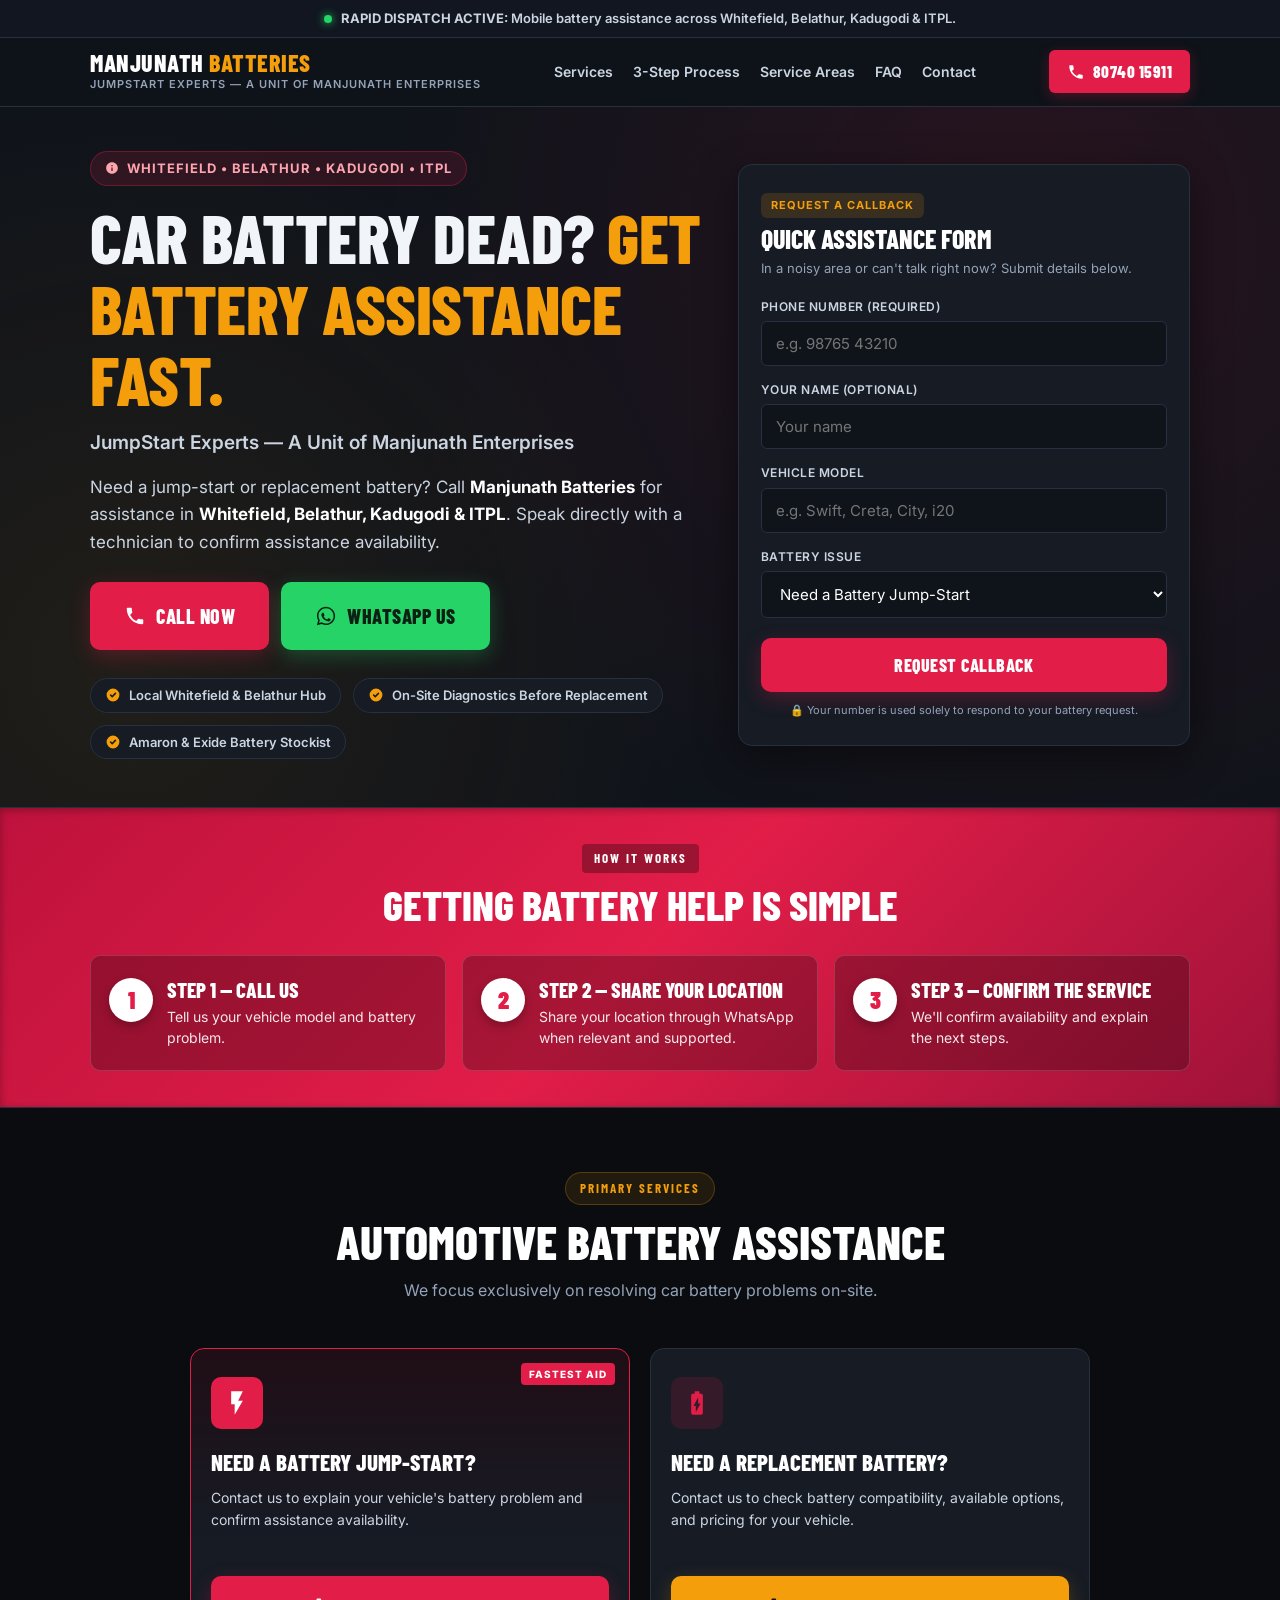
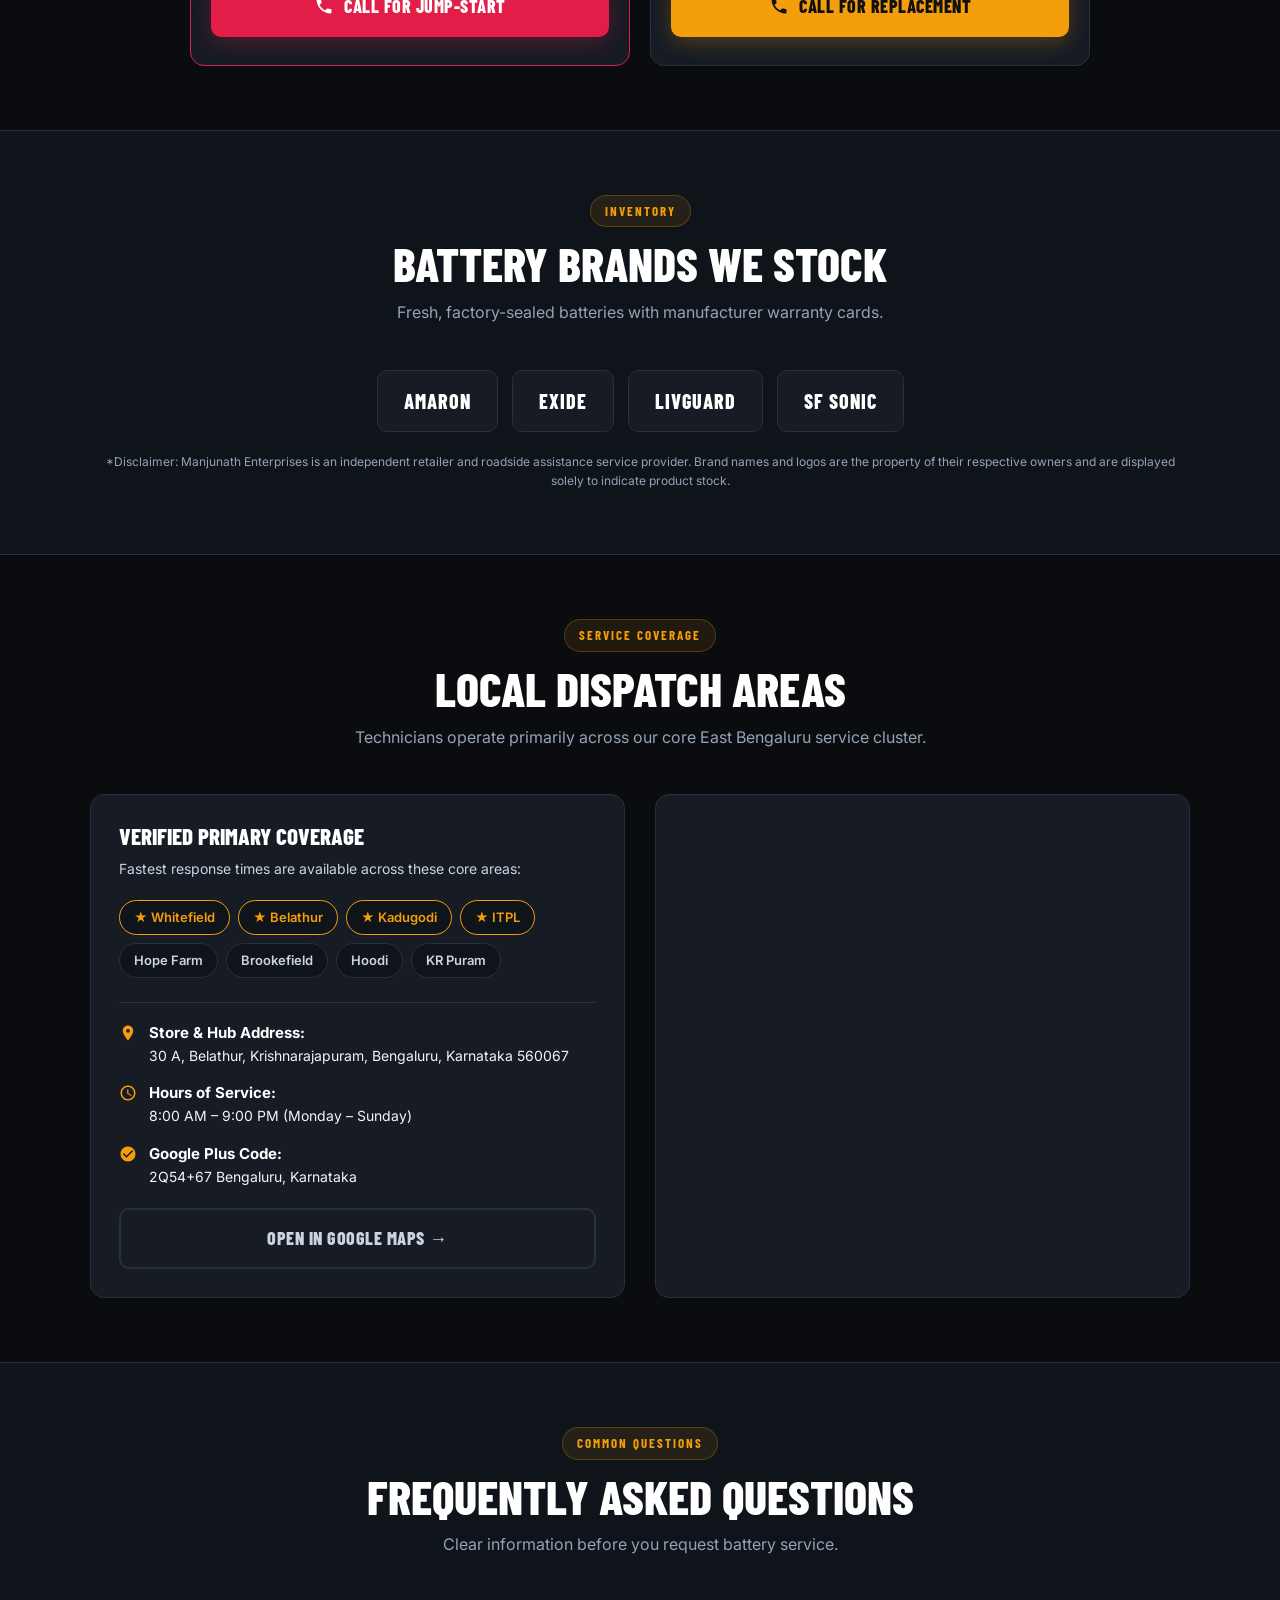
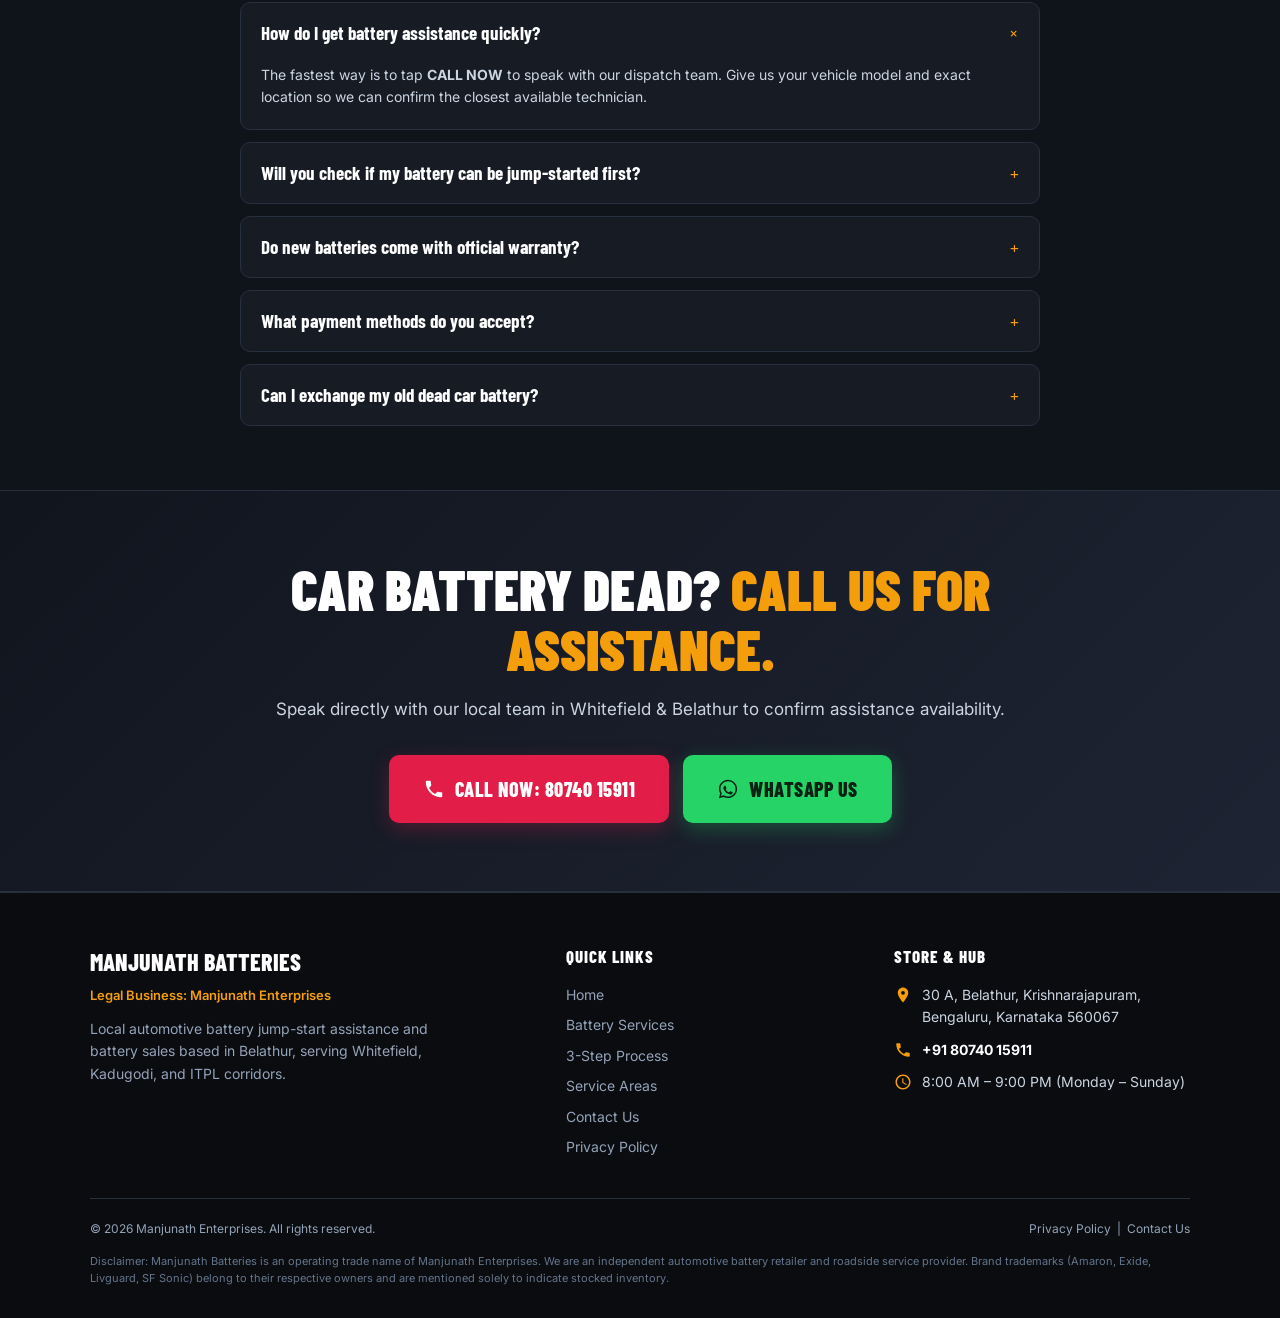
==== index.html @ 125a4564 "feat(cro): optimize landing page copy, focus on jump-start & replacement, add serverless callback AP" ====
<!DOCTYPE html>
<html lang="en-IN">
<head>
  <!-- ==========================================================================
       MANJUNATH BATTERIES (MANJUNATH ENTERPRISES) — HIGH-CONVERSION GOOGLE ADS LANDING PAGE
       ==========================================================================
       CONFIGURED DETAILS:
       - OPERATING BRAND: Manjunath Batteries / JumpStart Experts
       - LEGAL ENTITY: Manjunath Enterprises
       - DIRECT DISPATCH PHONE: +91 80740 15911 (Display: 80740 15911)
       - WHATSAPP NUMBER: +91 80740 15911 (918074015911)
       - STORE LOCATION: 30 A, Belathur, Krishnarajapuram, Bengaluru, Karnataka 560067
       - PLUS CODE: 2Q54+67 Bengaluru, Karnataka
       - CORE SERVICE AREAS: Whitefield, Belathur, Kadugodi, ITPL
       - PROPOSED PRODUCTION DOMAIN: https://manjunathabatteries.in/ (Pending domain registration)
       - CURRENT DEPLOYMENT: https://manjunathenterprises.vercel.app/
       - GTM ID: GTM-XXXXXXX (Replace with client GTM Container ID)
       - HOURS: 8:00 AM – 9:00 PM (Monday – Sunday)
       ========================================================================== -->

  <!-- Google Tag Manager -->
  <script>
    window.dataLayer = window.dataLayer || [];
    (function(w,d,s,l,i){w[l]=w[l]||[];w[l].push({'gtm.start':
    new Date().getTime(),event:'gtm.js'});var f=d.getElementsByTagName(s)[0],
    j=d.createElement(s),dl=l!='dataLayer'?'&l='+l:'';j.async=true;j.src=
    'https://www.googletagmanager.com/gtm.js?id='+i+dl;f.parentNode.insertBefore(j,f);
    })(window,document,'script','dataLayer','GTM-XXXXXXX');
  </script>
  <!-- End Google Tag Manager -->

  <meta charset="UTF-8">
  <meta name="viewport" content="width=device-width, initial-scale=1.0, viewport-fit=cover">
  <title>Car Battery Dead? Jump-Start & Replacement Assistance | Manjunath Batteries</title>
  <meta name="description" content="Car battery dead? Get battery assistance fast. Need a jump-start or replacement battery? Call Manjunath Batteries for assistance in Whitefield, Belathur, Kadugodi & ITPL. Call 80740 15911.">
  <link rel="canonical" href="https://manjunathabatteries.in/">
  <meta name="theme-color" content="#0f131a">

  <!-- Open Graph / Meta -->
  <meta property="og:type" content="website">
  <meta property="og:title" content="Car Battery Dead? Get Battery Assistance Fast | Manjunath Batteries">
  <meta property="og:description" content="Need a jump-start or replacement battery? Call Manjunath Batteries for assistance in Whitefield, Belathur, Kadugodi & ITPL.">
  <meta property="og:url" content="https://manjunathabatteries.in/">
  <meta name="geo.region" content="IN-KA">
  <meta name="geo.placename" content="Belathur, Whitefield, Bengaluru">
  <meta name="geo.position" content="13.0051;77.7554">
  <meta name="ICBM" content="13.0051, 77.7554">

  <!-- Typography -->
  <link rel="preconnect" href="https://fonts.googleapis.com">
  <link rel="preconnect" href="https://fonts.gstatic.com" crossorigin>
  <link href="https://fonts.googleapis.com/css2?family=Barlow+Condensed:wght@700;800;900&family=Inter:wght@400;500;600;700&display=swap" rel="stylesheet">

  <!-- Stylesheet -->
  <link rel="stylesheet" href="css/styles.css">

  <!-- Schema.org JSON-LD LocalBusiness & AutoRepair -->
  <script type="application/ld+json">
  {
    "@context": "https://schema.org",
    "@type": "AutoRepair",
    "name": "Manjunath Batteries",
    "legalName": "Manjunath Enterprises",
    "alternateName": "JumpStart Experts",
    "url": "https://manjunathabatteries.in/",
    "telephone": "+918074015911",
    "priceRange": "₹₹",
    "description": "Emergency car battery jump-start and battery replacement service in Whitefield, Belathur, Kadugodi & ITPL.",
    "address": {
      "@type": "PostalAddress",
      "streetAddress": "30 A, Belathur, Krishnarajapuram",
      "addressLocality": "Bengaluru",
      "addressRegion": "Karnataka",
      "postalCode": "560067",
      "addressCountry": "IN"
    },
    "geo": {
      "@type": "GeoCoordinates",
      "latitude": 13.0051,
      "longitude": 77.7554
    },
    "openingHoursSpecification": [
      {
        "@type": "OpeningHoursSpecification",
        "dayOfWeek": ["Monday","Tuesday","Wednesday","Thursday","Friday","Saturday","Sunday"],
        "opens": "08:00",
        "closes": "21:00"
      }
    ],
    "areaServed": [
      { "@type": "Place", "name": "Whitefield" },
      { "@type": "Place", "name": "Belathur" },
      { "@type": "Place", "name": "Kadugodi" },
      { "@type": "Place", "name": "ITPL" }
    ],
    "hasOfferCatalog": {
      "@type": "OfferCatalog",
      "name": "Automotive Battery Assistance",
      "itemListElement": [
        {
          "@type": "Offer",
          "itemOffered": {
            "@type": "Service",
            "name": "Vehicle Battery Jump-Start Assistance",
            "description": "On-site battery jump-start service for cars and passenger vehicles."
          }
        },
        {
          "@type": "Offer",
          "itemOffered": {
            "@type": "Service",
            "name": "Vehicle Battery Replacement Assistance",
            "description": "On-site battery replacement with genuine compatible battery options."
          }
        }
      ]
    }
  }
  </script>
</head>

<body>
  <!-- Google Tag Manager (noscript) -->
  <noscript>
    <iframe src="https://www.googletagmanager.com/ns.html?id=GTM-XXXXXXX"
      height="0" width="0" style="display:none;visibility:hidden" title="GTM"></iframe>
  </noscript>
  <!-- End Google Tag Manager (noscript) -->

  <!-- Top Announcement Bar -->
  <aside class="top-notice-bar" aria-label="Dispatch status">
    <div class="container">
      <span class="pulse-dot"></span>
      <strong>RAPID DISPATCH ACTIVE:</strong> Mobile battery assistance across Whitefield, Belathur, Kadugodi & ITPL.
    </div>
  </aside>

  <!-- Header -->
  <header class="site-header">
    <div class="container header-container">
      <a href="index.html" class="brand-wrapper" aria-label="Manjunath Batteries — Home">
        <span class="brand-title">MANJUNATH <span>BATTERIES</span></span>
        <span class="brand-subtitle">JumpStart Experts — A Unit of Manjunath Enterprises</span>
      </a>

      <nav class="header-nav" aria-label="Main Navigation">
        <a href="#services" class="nav-link">Services</a>
        <a href="#process" class="nav-link">3-Step Process</a>
        <a href="#areas" class="nav-link">Service Areas</a>
        <a href="#faq" class="nav-link">FAQ</a>
        <a href="contact-us.html" class="nav-link">Contact</a>
      </nav>

      <div class="header-actions">
        <a href="tel:+918074015911" 
           class="header-phone-btn" 
           data-track="call_click" 
           data-cta-location="header" 
           data-cta-type="phone" 
           aria-label="Call 80740 15911">
          <svg width="18" height="18" viewBox="0 0 24 24" fill="currentColor" aria-hidden="true">
            <path d="M6.62 10.79a15.053 15.053 0 006.59 6.59l2.2-2.2c.27-.27.67-.36 1.02-.24 1.12.37 2.33.57 3.57.57.55 0 1 .45 1 1V20c0 .55-.45 1-1 1-9.39 0-17-7.61-17-17 0-.55.45-1 1-1h3.5c.55 0 1 .45 1 1 0 1.25.2 2.45.57 3.57.11.35.03.74-.25 1.02l-2.2 2.2z"/>
          </svg>
          <span>80740 15911</span>
        </a>
      </div>
    </div>
  </header>

  <main>
    <!-- 1. HERO SECTION (Conversion Priority 1) -->
    <section class="hero-section" aria-labelledby="hero-heading">
      <div class="container">
        <div class="hero-grid">
          <div class="hero-content">
            <div class="hero-pill">
              <svg width="14" height="14" viewBox="0 0 24 24" fill="currentColor" aria-hidden="true">
                <path d="M12 2C6.48 2 2 6.48 2 12s4.48 10 10 10 10-4.48 10-10S17.52 2 12 2zm1 15h-2v-6h2v6zm0-8h-2V7h2v2z"/>
              </svg>
              <span>Whitefield • Belathur • Kadugodi • ITPL</span>
            </div>

            <!-- Proposed copy: Headline -->
            <h1 id="hero-heading" class="hero-title">
              Car Battery Dead? <span>Get Battery Assistance Fast.</span>
            </h1>

            <div class="hero-legal-subtitle">
              JumpStart Experts — A Unit of Manjunath Enterprises
            </div>

            <!-- Proposed copy: Supporting text -->
            <p class="hero-value-prop">
              Need a jump-start or replacement battery? Call <strong>Manjunath Batteries</strong> for assistance in <strong>Whitefield, Belathur, Kadugodi & ITPL</strong>. Speak directly with a technician to confirm assistance availability.
            </p>

            <!-- Conversion Action Row: Call Now as Primary, WhatsApp as Secondary -->
            <div class="hero-cta-group">
              <a href="tel:+918074015911" 
                 class="btn btn-lg btn-call" 
                 data-track="call_click" 
                 data-cta-location="hero_primary" 
                 data-cta-type="phone" 
                 aria-label="Call Now at 80740 15911">
                <svg width="22" height="22" viewBox="0 0 24 24" fill="currentColor" aria-hidden="true">
                  <path d="M6.62 10.79a15.053 15.053 0 006.59 6.59l2.2-2.2c.27-.27.67-.36 1.02-.24 1.12.37 2.33.57 3.57.57.55 0 1 .45 1 1V20c0 .55-.45 1-1 1-9.39 0-17-7.61-17-17 0-.55.45-1 1-1h3.5c.55 0 1 .45 1 1 0 1.25.2 2.45.57 3.57.11.35.03.74-.25 1.02l-2.2 2.2z"/>
                </svg>
                <span>CALL NOW</span>
              </a>

              <a href="https://wa.me/918074015911?text=Hi%20Manjunath%20Batteries%2C%20my%20car%20battery%20is%20dead.%20I%20am%20sharing%20my%20location%20for%20assistance." 
                 target="_blank" 
                 rel="noopener noreferrer" 
                 class="btn btn-lg btn-whatsapp" 
                 data-track="whatsapp_click" 
                 data-cta-location="hero_whatsapp" 
                 data-cta-type="whatsapp" 
                 aria-label="WhatsApp Us">
                <svg width="22" height="22" viewBox="0 0 24 24" fill="currentColor" aria-hidden="true">
                  <path d="M12.04 2c-5.46 0-9.91 4.45-9.91 9.91 0 1.75.46 3.45 1.32 4.95L2.05 22l5.25-1.38c1.45.79 3.08 1.21 4.74 1.21 5.46 0 9.91-4.45 9.91-9.91 0-2.65-1.03-5.14-2.9-7.01A9.816 9.816 0 0012.04 2m.01 1.67c2.2 0 4.26.86 5.82 2.42a8.225 8.225 0 012.41 5.83c0 4.54-3.7 8.24-8.24 8.24-1.48 0-2.93-.4-4.2-1.15l-.3-.18-3.12.82.83-3.04-.2-.31a8.196 8.196 0 01-1.26-4.38c0-4.54 3.7-8.24 8.24-8.24m4.52 11.59c-.25-.13-1.47-.72-1.7-.81-.23-.08-.39-.13-.56.13-.17.25-.64.81-.79.97-.14.17-.29.19-.54.06-.25-.13-1.05-.39-2-1.24-.74-.66-1.24-1.47-1.38-1.72-.15-.25-.02-.38.11-.51.11-.11.25-.29.37-.44.13-.15.17-.25.25-.42.08-.17.04-.31-.02-.44-.06-.13-.56-1.36-.77-1.86-.2-.49-.41-.42-.56-.43h-.48c-.16 0-.44.06-.66.31-.23.25-.87.85-.87 2.08s.89 2.41 1.01 2.58c.13.17 1.75 2.67 4.24 3.75.59.26 1.05.41 1.41.53.59.19 1.13.16 1.56.1.48-.07 1.47-.6 1.67-1.18.21-.58.21-1.07.15-1.18-.06-.11-.22-.17-.47-.3z"/>
                </svg>
                <span>WHATSAPP US</span>
              </a>
            </div>

            <!-- Trust Highlights (Factual & Verifiable) -->
            <div class="hero-trust-badges">
              <div class="trust-badge-item">
                <svg viewBox="0 0 20 20" fill="currentColor"><path fill-rule="evenodd" d="M10 18a8 8 0 100-16 8 8 0 000 16zm3.707-9.293a1 1 0 00-1.414-1.414L9 10.586 7.707 9.293a1 1 0 00-1.414 1.414l2 2a1 1 0 001.414 0l4-4z" clip-rule="evenodd"/></svg>
                <span>Local Whitefield & Belathur Hub</span>
              </div>
              <div class="trust-badge-item">
                <svg viewBox="0 0 20 20" fill="currentColor"><path fill-rule="evenodd" d="M10 18a8 8 0 100-16 8 8 0 000 16zm3.707-9.293a1 1 0 00-1.414-1.414L9 10.586 7.707 9.293a1 1 0 00-1.414 1.414l2 2a1 1 0 001.414 0l4-4z" clip-rule="evenodd"/></svg>
                <span>On-Site Diagnostics Before Replacement</span>
              </div>
              <div class="trust-badge-item">
                <svg viewBox="0 0 20 20" fill="currentColor"><path fill-rule="evenodd" d="M10 18a8 8 0 100-16 8 8 0 000 16zm3.707-9.293a1 1 0 00-1.414-1.414L9 10.586 7.707 9.293a1 1 0 00-1.414 1.414l2 2a1 1 0 001.414 0l4-4z" clip-rule="evenodd"/></svg>
                <span>Amaron & Exide Battery Stockist</span>
              </div>
            </div>
          </div>

          <!-- Secondary Customer Option: Callback Form (Non-blocking) -->
          <div class="hero-form-col">
            <div class="lead-form-card">
              <div class="form-header">
                <span class="form-badge">Request a Callback</span>
                <h2 class="form-title">QUICK ASSISTANCE FORM</h2>
                <p class="form-desc">In a noisy area or can't talk right now? Submit details below.</p>
              </div>

              <form name="callback-request" method="POST" action="/api/callback" data-netlify="true" netlify-honeypot="bot-field" class="emergency-lead-form">
                <input type="hidden" name="form-name" value="callback-request">
                <p class="sr-only">
                  <label>Anti-bot honeypot: <input name="bot-field"></label>
                </p>

                <div class="form-group">
                  <label for="form-phone" class="form-label">Phone Number (Required)</label>
                  <input type="tel" id="form-phone" name="phone" class="form-input" placeholder="e.g. 98765 43210" pattern="[0-9]{10}" title="Please enter a valid 10-digit mobile number" required>
                </div>

                <div class="form-group">
                  <label for="form-name" class="form-label">Your Name (Optional)</label>
                  <input type="text" id="form-name" name="name" class="form-input" placeholder="Your name">
                </div>

                <div class="form-group">
                  <label for="form-car" class="form-label">Vehicle Model</label>
                  <input type="text" id="form-car" name="car_model" class="form-input" placeholder="e.g. Swift, Creta, City, i20" required>
                </div>

                <div class="form-group">
                  <label for="form-service" class="form-label">Battery Issue</label>
                  <select id="form-service" name="service" class="form-select" required>
                    <option value="Battery Jump-Start" selected>Need a Battery Jump-Start</option>
                    <option value="Battery Replacement">Need a Replacement Battery</option>
                    <option value="Battery Diagnostics">Battery Health & Alternator Check</option>
                  </select>
                </div>

                <button type="submit" class="btn btn-call form-submit-btn" data-track="form_submit" data-cta-location="hero_form">
                  REQUEST CALLBACK
                </button>

                <p class="form-note">🔒 Your number is used solely to respond to your battery request.</p>
              </form>

              <!-- Inline Success State -->
              <div class="form-success-alert" role="alert">
                <h4>REQUEST RECEIVED!</h4>
                <p>We have received your callback request. A technician will contact your number shortly.</p>
              </div>
            </div>
          </div>
        </div>
      </div>
    </section>

    <!-- 2. THREE-STEP PROCESS (Section 8 Implementation) -->
    <section id="process" class="emergency-strip" aria-labelledby="process-heading">
      <div class="container">
        <div class="emergency-header">
          <span class="emergency-tag">HOW IT WORKS</span>
          <h2 id="process-heading" class="emergency-title">GETTING BATTERY HELP IS SIMPLE</h2>
        </div>

        <div class="emergency-steps-grid">
          <div class="step-card">
            <div class="step-icon-number">1</div>
            <div class="step-content">
              <h3>STEP 1 — CALL US</h3>
              <p>Tell us your vehicle model and battery problem.</p>
            </div>
          </div>

          <div class="step-card">
            <div class="step-icon-number">2</div>
            <div class="step-content">
              <h3>STEP 2 — SHARE YOUR LOCATION</h3>
              <p>Share your location through WhatsApp when relevant and supported.</p>
            </div>
          </div>

          <div class="step-card">
            <div class="step-icon-number">3</div>
            <div class="step-content">
              <h3>STEP 3 — CONFIRM THE SERVICE</h3>
              <p>We'll confirm availability and explain the next steps.</p>
            </div>
          </div>
        </div>
      </div>
    </section>

    <!-- 3. FOCUSED SERVICE SECTIONS (Section 6 Implementation: Service A & Service B) -->
    <section id="services" class="section section-dark" aria-labelledby="services-heading">
      <div class="container">
        <div class="section-header">
          <span class="section-pill">Primary Services</span>
          <h2 id="services-heading" class="section-title">AUTOMOTIVE BATTERY ASSISTANCE</h2>
          <p class="section-subtitle">We focus exclusively on resolving car battery problems on-site.</p>
        </div>

        <!-- 2 Focused Primary Cards -->
        <div class="services-grid" style="grid-template-columns: repeat(auto-fit, minmax(320px, 1fr)); max-width: 900px; margin: 0 auto;">
          
          <!-- Service A: Battery Jump-Start -->
          <article class="service-card primary-service">
            <span class="service-badge">FASTEST AID</span>
            <div class="service-icon-box" aria-hidden="true">
              <svg width="28" height="28" viewBox="0 0 24 24" fill="currentColor">
                <path d="M7 2v11h3v9l7-12h-4l4-8z"/>
              </svg>
            </div>
            <h3 class="service-title">Need a Battery Jump-Start?</h3>
            <p class="service-text">
              Contact us to explain your vehicle's battery problem and confirm assistance availability.
            </p>
            <div style="margin-top: 24px;">
              <a href="tel:+918074015911" 
                 class="btn btn-call" 
                 style="width: 100%;" 
                 data-track="call_click" 
                 data-cta-location="service_a_jumpstart" 
                 data-cta-type="phone">
                <svg width="20" height="20" viewBox="0 0 24 24" fill="currentColor" aria-hidden="true">
                  <path d="M6.62 10.79a15.053 15.053 0 006.59 6.59l2.2-2.2c.27-.27.67-.36 1.02-.24 1.12.37 2.33.57 3.57.57.55 0 1 .45 1 1V20c0 .55-.45 1-1 1-9.39 0-17-7.61-17-17 0-.55.45-1 1-1h3.5c.55 0 1 .45 1 1 0 1.25.2 2.45.57 3.57.11.35.03.74-.25 1.02l-2.2 2.2z"/>
                </svg>
                <span>CALL FOR JUMP-START</span>
              </a>
            </div>
          </article>

          <!-- Service B: Battery Replacement -->
          <article class="service-card">
            <div class="service-icon-box" aria-hidden="true">
              <svg width="28" height="28" viewBox="0 0 24 24" fill="currentColor">
                <path d="M15.67 4H14V2h-4v2H8.33C7.6 4 7 4.6 7 5.33v15.33C7 21.4 7.6 22 8.33 22h7.33c.74 0 1.34-.6 1.34-1.33V5.33C17 4.6 16.4 4 15.67 4zM11 20v-5.5H9L13 7v5.5h2L11 20z"/>
              </svg>
            </div>
            <h3 class="service-title">Need a Replacement Battery?</h3>
            <p class="service-text">
              Contact us to check battery compatibility, available options, and pricing for your vehicle.
            </p>
            <div style="margin-top: 24px;">
              <a href="tel:+918074015911" 
                 class="btn btn-amber" 
                 style="width: 100%;" 
                 data-track="call_click" 
                 data-cta-location="service_b_replacement" 
                 data-cta-type="phone">
                <svg width="20" height="20" viewBox="0 0 24 24" fill="currentColor" aria-hidden="true">
                  <path d="M6.62 10.79a15.053 15.053 0 006.59 6.59l2.2-2.2c.27-.27.67-.36 1.02-.24 1.12.37 2.33.57 3.57.57.55 0 1 .45 1 1V20c0 .55-.45 1-1 1-9.39 0-17-7.61-17-17 0-.55.45-1 1-1h3.5c.55 0 1 .45 1 1 0 1.25.2 2.45.57 3.57.11.35.03.74-.25 1.02l-2.2 2.2z"/>
                </svg>
                <span>CALL FOR REPLACEMENT</span>
              </a>
            </div>
          </article>

        </div>
      </div>
    </section>

    <!-- 4. BRANDS STOCKED (Factual & Independent Disclosure) -->
    <section class="section" aria-labelledby="brands-heading">
      <div class="container">
        <div class="section-header">
          <span class="section-pill">Inventory</span>
          <h2 id="brands-heading" class="section-title">BATTERY BRANDS WE STOCK</h2>
          <p class="section-subtitle">Fresh, factory-sealed batteries with manufacturer warranty cards.</p>
        </div>

        <div class="brands-row">
          <div class="brand-pill-card">AMARON</div>
          <div class="brand-pill-card">EXIDE</div>
          <div class="brand-pill-card">LIVGUARD</div>
          <div class="brand-pill-card">SF SONIC</div>
        </div>

        <p class="brand-disclaimer">
          *Disclaimer: Manjunath Enterprises is an independent retailer and roadside assistance service provider. Brand names and logos are the property of their respective owners and are displayed solely to indicate product stock.
        </p>
      </div>
    </section>

    <!-- 5. VERIFIED SERVICE AREAS & LOCATION MAP (Section 2 & 9) -->
    <section id="areas" class="section section-dark" aria-labelledby="areas-heading">
      <div class="container">
        <div class="section-header">
          <span class="section-pill">Service Coverage</span>
          <h2 id="areas-heading" class="section-title">LOCAL DISPATCH AREAS</h2>
          <p class="section-subtitle">Technicians operate primarily across our core East Bengaluru service cluster.</p>
        </div>

        <div class="areas-map-grid">
          <div class="areas-info-card">
            <h3 class="service-title" style="margin-bottom: 8px;">VERIFIED PRIMARY COVERAGE</h3>
            <p class="service-text">Fastest response times are available across these core areas:</p>

            <div class="areas-chips-container">
              <span class="area-chip" style="border-color: var(--amber-alert); color: var(--amber-alert);">★ Whitefield</span>
              <span class="area-chip" style="border-color: var(--amber-alert); color: var(--amber-alert);">★ Belathur</span>
              <span class="area-chip" style="border-color: var(--amber-alert); color: var(--amber-alert);">★ Kadugodi</span>
              <span class="area-chip" style="border-color: var(--amber-alert); color: var(--amber-alert);">★ ITPL</span>
              <span class="area-chip">Hope Farm</span>
              <span class="area-chip">Brookefield</span>
              <span class="area-chip">Hoodi</span>
              <span class="area-chip">KR Puram</span>
            </div>

            <ul class="location-details-list">
              <li class="location-item">
                <svg viewBox="0 0 24 24" fill="currentColor" aria-hidden="true"><path d="M12 2C8.13 2 5 5.13 5 9c0 5.25 7 13 7 13s7-7.75 7-13c0-3.87-3.13-7-7-7zm0 9.5a2.5 2.5 0 010-5 2.5 2.5 0 010 5z"/></svg>
                <div>
                  <strong>Store & Hub Address:</strong>
                  30 A, Belathur, Krishnarajapuram, Bengaluru, Karnataka 560067
                </div>
              </li>
              <li class="location-item">
                <svg viewBox="0 0 24 24" fill="currentColor" aria-hidden="true"><path d="M11.99 2C6.47 2 2 6.48 2 12s4.47 10 9.99 10C17.52 22 22 17.52 22 12S17.52 2 11.99 2zM12 20c-4.42 0-8-3.58-8-8s3.58-8 8-8 8 3.58 8 8-3.58 8-8 8zm.5-13H11v6l5.25 3.15.75-1.23-4.5-2.67z"/></svg>
                <div>
                  <strong>Hours of Service:</strong>
                  8:00 AM – 9:00 PM (Monday – Sunday)
                </div>
              </li>
              <li class="location-item">
                <svg viewBox="0 0 24 24" fill="currentColor" aria-hidden="true"><path d="M12 2C6.48 2 2 6.48 2 12s4.48 10 10 10 10-4.48 10-10S17.52 2 12 2zm-2 15l-5-5 1.41-1.41L10 14.17l7.59-7.59L19 8l-9 9z"/></svg>
                <div>
                  <strong>Google Plus Code:</strong>
                  2Q54+67 Bengaluru, Karnataka
                </div>
              </li>
            </ul>

            <div style="margin-top: 20px;">
              <a href="https://maps.google.com/?q=2Q54%2B67+Bengaluru,+Karnataka" target="_blank" rel="noopener noreferrer" class="btn btn-outline" style="width: 100%;">
                OPEN IN GOOGLE MAPS &rarr;
              </a>
            </div>
          </div>

          <div class="map-container">
            <!-- Google Maps Embed for 30 A Belathur, Krishnarajapuram 560067 -->
            <iframe 
              src="https://maps.google.com/maps?q=30%20A,%20Belathur,%20Krishnarajapuram,%20Bengaluru,%20Karnataka%20560067&t=&z=14&ie=UTF8&iwloc=&output=embed"
              title="Manjunath Batteries Hub Location"
              loading="lazy"
              referrerpolicy="no-referrer-when-downgrade"
              allowfullscreen>
            </iframe>
          </div>
        </div>
      </div>
    </section>

    <!-- 6. FREQUENTLY ASKED QUESTIONS (FAQ) -->
    <section id="faq" class="section" aria-labelledby="faq-heading">
      <div class="container">
        <div class="section-header">
          <span class="section-pill">Common Questions</span>
          <h2 id="faq-heading" class="section-title">FREQUENTLY ASKED QUESTIONS</h2>
          <p class="section-subtitle">Clear information before you request battery service.</p>
        </div>

        <div class="faq-list">
          <div class="faq-item active">
            <button class="faq-question" aria-expanded="true">
              <span>How do I get battery assistance quickly?</span>
              <span class="faq-icon" aria-hidden="true">+</span>
            </button>
            <div class="faq-answer">
              The fastest way is to tap <strong>CALL NOW</strong> to speak with our dispatch team. Give us your vehicle model and exact location so we can confirm the closest available technician.
            </div>
          </div>

          <div class="faq-item">
            <button class="faq-question" aria-expanded="false">
              <span>Will you check if my battery can be jump-started first?</span>
              <span class="faq-icon" aria-hidden="true">+</span>
            </button>
            <div class="faq-answer">
              Yes. When the technician arrives, they test battery voltage and cranking condition before recommending any replacement. If a jump-start is sufficient to get you moving, we proceed with that.
            </div>
          </div>

          <div class="faq-item">
            <button class="faq-question" aria-expanded="false">
              <span>Do new batteries come with official warranty?</span>
              <span class="faq-icon" aria-hidden="true">+</span>
            </button>
            <div class="faq-answer">
              Yes. Replacement batteries from Amaron and Exide are factory-sealed and come with standard manufacturer warranty cards.
            </div>
          </div>

          <div class="faq-item">
            <button class="faq-question" aria-expanded="false">
              <span>What payment methods do you accept?</span>
              <span class="faq-icon" aria-hidden="true">+</span>
            </button>
            <div class="faq-answer">
              Payment is accepted on-site after service is delivered. You can pay via UPI (Google Pay, PhonePe, Paytm), Cash, or Card.
            </div>
          </div>

          <div class="faq-item">
            <button class="faq-question" aria-expanded="false">
              <span>Can I exchange my old dead car battery?</span>
              <span class="faq-icon" aria-hidden="true">+</span>
            </button>
            <div class="faq-answer">
              Yes, we offer an exchange rebate for your old automotive battery when installing a replacement battery, deducted directly from your invoice.
            </div>
          </div>
        </div>
      </div>
    </section>

    <!-- 7. FINAL CONVERSION CTA -->
    <section class="final-cta-section" aria-labelledby="final-cta-heading">
      <div class="container">
        <div class="final-cta-box">
          <h2 id="final-cta-heading" class="final-cta-title">
            CAR BATTERY DEAD? <span>CALL US FOR ASSISTANCE.</span>
          </h2>
          <p class="final-cta-desc">
            Speak directly with our local team in Whitefield & Belathur to confirm assistance availability.
          </p>
          <div class="final-cta-buttons">
            <a href="tel:+918074015911" 
               class="btn btn-lg btn-call" 
               data-track="call_click" 
               data-cta-location="bottom_final_cta" 
               data-cta-type="phone">
              <svg width="22" height="22" viewBox="0 0 24 24" fill="currentColor" aria-hidden="true">
                <path d="M6.62 10.79a15.053 15.053 0 006.59 6.59l2.2-2.2c.27-.27.67-.36 1.02-.24 1.12.37 2.33.57 3.57.57.55 0 1 .45 1 1V20c0 .55-.45 1-1 1-9.39 0-17-7.61-17-17 0-.55.45-1 1-1h3.5c.55 0 1 .45 1 1 0 1.25.2 2.45.57 3.57.11.35.03.74-.25 1.02l-2.2 2.2z"/>
              </svg>
              <span>CALL NOW: 80740 15911</span>
            </a>

            <a href="https://wa.me/918074015911?text=Hi%20Manjunath%20Batteries%2C%20my%20car%20battery%20is%20dead.%20Please%20confirm%20assistance%20availability." 
               target="_blank" 
               rel="noopener noreferrer" 
               class="btn btn-lg btn-whatsapp" 
               data-track="whatsapp_click" 
               data-cta-location="bottom_final_whatsapp" 
               data-cta-type="whatsapp">
              <svg width="22" height="22" viewBox="0 0 24 24" fill="currentColor" aria-hidden="true">
                <path d="M12.04 2c-5.46 0-9.91 4.45-9.91 9.91 0 1.75.46 3.45 1.32 4.95L2.05 22l5.25-1.38c1.45.79 3.08 1.21 4.74 1.21 5.46 0 9.91-4.45 9.91-9.91 0-2.65-1.03-5.14-2.9-7.01A9.816 9.816 0 0012.04 2m.01 1.67c2.2 0 4.26.86 5.82 2.42a8.225 8.225 0 012.41 5.83c0 4.54-3.7 8.24-8.24 8.24-1.48 0-2.93-.4-4.2-1.15l-.3-.18-3.12.82.83-3.04-.2-.31a8.196 8.196 0 01-1.26-4.38c0-4.54 3.7-8.24 8.24-8.24m4.52 11.59c-.25-.13-1.47-.72-1.7-.81-.23-.08-.39-.13-.56.13-.17.25-.64.81-.79.97-.14.17-.29.19-.54.06-.25-.13-1.05-.39-2-1.24-.74-.66-1.24-1.47-1.38-1.72-.15-.25-.02-.38.11-.51.11-.11.25-.29.37-.44.13-.15.17-.25.25-.42.08-.17.04-.31-.02-.44-.06-.13-.56-1.36-.77-1.86-.2-.49-.41-.42-.56-.43h-.48c-.16 0-.44.06-.66.31-.23.25-.87.85-.87 2.08s.89 2.41 1.01 2.58c.13.17 1.75 2.67 4.24 3.75.59.26 1.05.41 1.41.53.59.19 1.13.16 1.56.1.48-.07 1.47-.6 1.67-1.18.21-.58.21-1.07.15-1.18-.06-.11-.22-.17-.47-.3z"/>
              </svg>
              <span>WHATSAPP US</span>
            </a>
          </div>
        </div>
      </div>
    </section>
  </main>

  <!-- 8. FOOTER -->
  <footer class="site-footer">
    <div class="container">
      <div class="footer-grid">
        <div>
          <div class="footer-brand-title">MANJUNATH BATTERIES</div>
          <div class="footer-legal-tag">Legal Business: Manjunath Enterprises</div>
          <p class="footer-about">
            Local automotive battery jump-start assistance and battery sales based in Belathur, serving Whitefield, Kadugodi, and ITPL corridors.
          </p>
        </div>

        <div>
          <div class="footer-heading">Quick Links</div>
          <ul class="footer-links-list">
            <li><a href="index.html">Home</a></li>
            <li><a href="#services">Battery Services</a></li>
            <li><a href="#process">3-Step Process</a></li>
            <li><a href="#areas">Service Areas</a></li>
            <li><a href="contact-us.html">Contact Us</a></li>
            <li><a href="privacy-policy.html">Privacy Policy</a></li>
          </ul>
        </div>

        <div>
          <div class="footer-heading">Store & Hub</div>
          <div class="footer-contact-item">
            <svg viewBox="0 0 24 24" fill="currentColor" aria-hidden="true"><path d="M12 2C8.13 2 5 5.13 5 9c0 5.25 7 13 7 13s7-7.75 7-13c0-3.87-3.13-7-7-7zm0 9.5a2.5 2.5 0 010-5 2.5 2.5 0 010 5z"/></svg>
            <span>30 A, Belathur, Krishnarajapuram, Bengaluru, Karnataka 560067</span>
          </div>
          <div class="footer-contact-item">
            <svg viewBox="0 0 24 24" fill="currentColor" aria-hidden="true"><path d="M6.62 10.79a15.053 15.053 0 006.59 6.59l2.2-2.2c.27-.27.67-.36 1.02-.24 1.12.37 2.33.57 3.57.57.55 0 1 .45 1 1V20c0 .55-.45 1-1 1-9.39 0-17-7.61-17-17 0-.55.45-1 1-1h3.5c.55 0 1 .45 1 1 0 1.25.2 2.45.57 3.57.11.35.03.74-.25 1.02l-2.2 2.2z"/></svg>
            <a href="tel:+918074015911" style="color: #fff; font-weight: 700;">+91 80740 15911</a>
          </div>
          <div class="footer-contact-item">
            <svg viewBox="0 0 24 24" fill="currentColor" aria-hidden="true"><path d="M11.99 2C6.47 2 2 6.48 2 12s4.47 10 9.99 10C17.52 22 22 17.52 22 12S17.52 2 11.99 2zM12 20c-4.42 0-8-3.58-8-8s3.58-8 8-8 8 3.58 8 8-3.58 8-8 8zm.5-13H11v6l5.25 3.15.75-1.23-4.5-2.67z"/></svg>
            <span>8:00 AM – 9:00 PM (Monday – Sunday)</span>
          </div>
        </div>
      </div>

      <div class="footer-bottom-bar">
        <div>
          © 2026 Manjunath Enterprises. All rights reserved.
        </div>
        <div>
          <a href="privacy-policy.html">Privacy Policy</a> &nbsp;|&nbsp; 
          <a href="contact-us.html">Contact Us</a>
        </div>
      </div>

      <p class="footer-legal-disclaimer">
        Disclaimer: Manjunath Batteries is an operating trade name of Manjunath Enterprises. We are an independent automotive battery retailer and roadside service provider. Brand trademarks (Amaron, Exide, Livguard, SF Sonic) belong to their respective owners and are mentioned solely to indicate stocked inventory.
      </p>
    </div>
  </footer>

  <!-- 9. FIXED MOBILE STICKY CTA BAR (Section 5 Implementation) -->
  <aside class="sticky-mobile-bar" aria-label="Mobile quick action bar">
    <a href="tel:+918074015911" 
       class="sticky-btn sticky-btn-call" 
       data-track="call_click" 
       data-cta-location="sticky_mobile_bar" 
       data-cta-type="phone" 
       aria-label="Call Now 80740 15911">
      <svg width="20" height="20" viewBox="0 0 24 24" fill="currentColor" aria-hidden="true">
        <path d="M6.62 10.79a15.053 15.053 0 006.59 6.59l2.2-2.2c.27-.27.67-.36 1.02-.24 1.12.37 2.33.57 3.57.57.55 0 1 .45 1 1V20c0 .55-.45 1-1 1-9.39 0-17-7.61-17-17 0-.55.45-1 1-1h3.5c.55 0 1 .45 1 1 0 1.25.2 2.45.57 3.57.11.35.03.74-.25 1.02l-2.2 2.2z"/>
      </svg>
      <span>CALL NOW</span>
    </a>

    <a href="https://wa.me/918074015911?text=Hi%20Manjunath%20Batteries%2C%20my%20car%20battery%20is%20dead.%20I%20am%20sharing%20my%20location%20for%20assistance." 
       target="_blank" 
       rel="noopener noreferrer" 
       class="sticky-btn sticky-btn-wa" 
       data-track="whatsapp_click" 
       data-cta-location="sticky_mobile_bar" 
       data-cta-type="whatsapp" 
       aria-label="WhatsApp Us">
      <svg width="20" height="20" viewBox="0 0 24 24" fill="currentColor" aria-hidden="true">
        <path d="M12.04 2c-5.46 0-9.91 4.45-9.91 9.91 0 1.75.46 3.45 1.32 4.95L2.05 22l5.25-1.38c1.45.79 3.08 1.21 4.74 1.21 5.46 0 9.91-4.45 9.91-9.91 0-2.65-1.03-5.14-2.9-7.01A9.816 9.816 0 0012.04 2m.01 1.67c2.2 0 4.26.86 5.82 2.42a8.225 8.225 0 012.41 5.83c0 4.54-3.7 8.24-8.24 8.24-1.48 0-2.93-.4-4.2-1.15l-.3-.18-3.12.82.83-3.04-.2-.31a8.196 8.196 0 01-1.26-4.38c0-4.54 3.7-8.24 8.24-8.24m4.52 11.59c-.25-.13-1.47-.72-1.7-.81-.23-.08-.39-.13-.56.13-.17.25-.64.81-.79.97-.14.17-.29.19-.54.06-.25-.13-1.05-.39-2-1.24-.74-.66-1.24-1.47-1.38-1.72-.15-.25-.02-.38.11-.51.11-.11.25-.29.37-.44.13-.15.17-.25.25-.42.08-.17.04-.31-.02-.44-.06-.13-.56-1.36-.77-1.86-.2-.49-.41-.42-.56-.43h-.48c-.16 0-.44.06-.66.31-.23.25-.87.85-.87 2.08s.89 2.41 1.01 2.58c.13.17 1.75 2.67 4.24 3.75.59.26 1.05.41 1.41.53.59.19 1.13.16 1.56.1.48-.07 1.47-.6 1.67-1.18.21-.58.21-1.07.15-1.18-.06-.11-.22-.17-.47-.3z"/>
      </svg>
      <span>WHATSAPP US</span>
    </a>
  </aside>

  <!-- Scripts -->
  <script src="js/main.js"></script>
</body>
</html>
---- css/styles.css ----
/* ==========================================================================
   Manjunath Enterprises — High-Conversion Google Ads Landing Page Styles
   Built for speed, mobile-first responsiveness, and sunlight readability.
   ========================================================================== */

:root {
  /* Color Palette */
  --bg-darkest: #0a0c10;
  --bg-main: #0f131a;
  --bg-card: #161b24;
  --bg-card-elevated: #1e2430;
  --bg-card-hover: #262e3d;

  --red-alert: #e11d48;
  --red-hover: #f43f5e;
  --red-glow: rgba(225, 29, 72, 0.28);

  --amber-alert: #f59e0b;
  --amber-glow: rgba(245, 158, 11, 0.25);

  --whatsapp-green: #25d366;
  --whatsapp-hover: #20bd5a;

  --text-white: #ffffff;
  --text-primary: #f1f5f9;
  --text-secondary: #cbd5e1;
  --text-muted: #94a3b8;

  --border-color: #27303f;
  --border-focus: #e11d48;

  /* Typography */
  --font-display: 'Barlow Condensed', -apple-system, BlinkMacSystemFont, 'Segoe UI', Roboto, sans-serif;
  --font-body: 'Inter', -apple-system, BlinkMacSystemFont, 'Segoe UI', Roboto, Oxygen, Ubuntu, Cantarell, sans-serif;

  /* Sizing & Transitions */
  --container-max: 1140px;
  --transition-fast: 0.18s ease;
  --radius-sm: 6px;
  --radius-md: 10px;
  --radius-lg: 14px;
}

/* Base Reset & Box Sizing */
*, *::before, *::after {
  box-sizing: border-box;
  margin: 0;
  padding: 0;
}

html {
  scroll-behavior: smooth;
  font-size: 16px;
  -webkit-text-size-adjust: 100%;
}

body {
  font-family: var(--font-body);
  background-color: var(--bg-main);
  color: var(--text-primary);
  line-height: 1.6;
  min-height: 100vh;
  overflow-x: hidden;
  padding-bottom: 74px; /* Space for mobile sticky CTA bar */
}

@media (min-width: 992px) {
  body {
    padding-bottom: 0;
  }
}

img, svg {
  display: block;
  max-width: 100%;
}

a {
  color: inherit;
  text-decoration: none;
}

/* Accessibility & Utility */
.sr-only {
  position: absolute;
  width: 1px;
  height: 1px;
  padding: 0;
  margin: -1px;
  overflow: hidden;
  clip: rect(0, 0, 0, 0);
  white-space: nowrap;
  border-width: 0;
}

.container {
  width: 100%;
  max-width: var(--container-max);
  margin-left: auto;
  margin-right: auto;
  padding-left: 20px;
  padding-right: 20px;
}

/* ==========================================================================
   Header & Navigation
   ========================================================================== */
.top-notice-bar {
  background: #111620;
  border-bottom: 1px solid var(--border-color);
  padding: 8px 16px;
  font-size: 13px;
  font-weight: 600;
  color: var(--text-secondary);
  text-align: center;
}

.top-notice-bar .pulse-dot {
  display: inline-block;
  width: 8px;
  height: 8px;
  background-color: var(--whatsapp-green);
  border-radius: 50%;
  margin-right: 6px;
  box-shadow: 0 0 8px var(--whatsapp-green);
  animation: pulse-ring 1.8s infinite;
}

@keyframes pulse-ring {
  0% { transform: scale(0.95); opacity: 0.8; }
  50% { transform: scale(1.2); opacity: 1; }
  100% { transform: scale(0.95); opacity: 0.8; }
}

.site-header {
  position: sticky;
  top: 0;
  z-index: 100;
  background-color: rgba(15, 19, 26, 0.95);
  backdrop-filter: blur(10px);
  border-bottom: 1px solid var(--border-color);
  padding: 12px 0;
}

.header-container {
  display: flex;
  align-items: center;
  justify-content: space-between;
  gap: 16px;
}

.brand-wrapper {
  display: flex;
  flex-direction: column;
}

.brand-title {
  font-family: var(--font-display);
  font-size: 24px;
  font-weight: 800;
  letter-spacing: 0.5px;
  text-transform: uppercase;
  color: var(--text-white);
  line-height: 1.1;
}

.brand-title span {
  color: var(--amber-alert);
}

.brand-subtitle {
  font-size: 11px;
  font-weight: 600;
  color: var(--text-muted);
  text-transform: uppercase;
  letter-spacing: 1px;
}

.header-nav {
  display: none;
  gap: 20px;
  align-items: center;
}

@media (min-width: 840px) {
  .header-nav {
    display: flex;
  }
}

.nav-link {
  font-size: 14px;
  font-weight: 600;
  color: var(--text-secondary);
  transition: color var(--transition-fast);
}

.nav-link:hover {
  color: var(--amber-alert);
}

.header-actions {
  display: flex;
  align-items: center;
  gap: 10px;
}

.header-phone-btn {
  display: inline-flex;
  align-items: center;
  gap: 8px;
  background-color: var(--red-alert);
  color: #fff;
  font-family: var(--font-display);
  font-size: 17px;
  font-weight: 800;
  text-transform: uppercase;
  letter-spacing: 0.5px;
  padding: 8px 18px;
  border-radius: var(--radius-sm);
  transition: background-color var(--transition-fast), transform var(--transition-fast);
  box-shadow: 0 4px 14px var(--red-glow);
}

.header-phone-btn:hover {
  background-color: var(--red-hover);
  transform: translateY(-1px);
}

/* ==========================================================================
   Buttons & CTAs
   ========================================================================== */
.btn {
  display: inline-flex;
  align-items: center;
  justify-content: center;
  gap: 10px;
  font-family: var(--font-display);
  font-size: 18px;
  font-weight: 800;
  text-transform: uppercase;
  letter-spacing: 0.5px;
  padding: 14px 28px;
  border-radius: var(--radius-md);
  border: 2px solid transparent;
  cursor: pointer;
  text-align: center;
  transition: all var(--transition-fast);
  user-select: none;
  white-space: nowrap;
}

.btn-lg {
  font-size: 20px;
  padding: 16px 32px;
  min-height: 54px;
}

.btn-call {
  background-color: var(--red-alert);
  color: #fff;
  box-shadow: 0 6px 20px var(--red-glow);
}

.btn-call:hover {
  background-color: var(--red-hover);
  transform: translateY(-2px);
  box-shadow: 0 8px 25px var(--red-glow);
}

.btn-whatsapp {
  background-color: var(--whatsapp-green);
  color: #0c2014;
  font-weight: 800;
  box-shadow: 0 6px 20px rgba(37, 211, 102, 0.28);
}

.btn-whatsapp:hover {
  background-color: var(--whatsapp-hover);
  transform: translateY(-2px);
  color: #000;
}

.btn-outline {
  background: transparent;
  border-color: var(--border-color);
  color: var(--text-secondary);
}

.btn-outline:hover {
  border-color: var(--amber-alert);
  color: var(--amber-alert);
  background: rgba(245, 158, 11, 0.05);
}

.btn-amber {
  background: var(--amber-alert);
  color: #111;
  box-shadow: 0 6px 20px var(--amber-glow);
}

.btn-amber:hover {
  background: #fbbf24;
  transform: translateY(-2px);
}

/* ==========================================================================
   Hero Section
   ========================================================================== */
.hero-section {
  position: relative;
  padding: 44px 0 48px;
  background: radial-gradient(circle at 80% 20%, rgba(225, 29, 72, 0.12) 0%, transparent 55%),
              radial-gradient(circle at 10% 80%, rgba(245, 158, 11, 0.08) 0%, transparent 45%),
              var(--bg-main);
  border-bottom: 1px solid var(--border-color);
  overflow: hidden;
}

.hero-grid {
  display: grid;
  grid-template-columns: 1fr;
  gap: 36px;
  align-items: center;
}

@media (min-width: 960px) {
  .hero-grid {
    grid-template-columns: 1.15fr 0.85fr;
  }
}

.hero-pill {
  display: inline-flex;
  align-items: center;
  gap: 8px;
  background: rgba(225, 29, 72, 0.14);
  border: 1px solid rgba(225, 29, 72, 0.35);
  color: #fda4af;
  font-size: 13px;
  font-weight: 700;
  text-transform: uppercase;
  letter-spacing: 1px;
  padding: 6px 14px;
  border-radius: 100px;
  margin-bottom: 16px;
}

.hero-title {
  font-family: var(--font-display);
  font-size: clamp(38px, 8vw, 68px);
  font-weight: 800;
  line-height: 1.05;
  text-transform: uppercase;
  letter-spacing: -0.5px;
  margin-bottom: 12px;
}

.hero-title span {
  color: var(--amber-alert);
}

.hero-legal-subtitle {
  font-size: clamp(16px, 2.8vw, 19px);
  font-weight: 600;
  color: var(--text-secondary);
  margin-bottom: 16px;
}

.hero-value-prop {
  font-size: 17px;
  color: var(--text-secondary);
  line-height: 1.6;
  margin-bottom: 26px;
  max-width: 600px;
}

.hero-value-prop strong {
  color: var(--text-white);
}

.hero-cta-group {
  display: flex;
  flex-direction: column;
  gap: 12px;
  margin-bottom: 28px;
}

@media (min-width: 500px) {
  .hero-cta-group {
    flex-direction: row;
    flex-wrap: wrap;
  }
}

.hero-trust-badges {
  display: flex;
  flex-wrap: wrap;
  gap: 12px;
  margin-top: 10px;
}

.trust-badge-item {
  display: inline-flex;
  align-items: center;
  gap: 8px;
  background: var(--bg-card);
  border: 1px solid var(--border-color);
  padding: 6px 14px;
  border-radius: 100px;
  font-size: 13px;
  font-weight: 600;
  color: var(--text-secondary);
}

.trust-badge-item svg {
  color: var(--amber-alert);
  width: 16px;
  height: 16px;
  flex-shrink: 0;
}

/* Lead Form Card in Hero */
.lead-form-card {
  background-color: var(--bg-card);
  border: 1px solid var(--border-color);
  border-radius: var(--radius-lg);
  padding: 26px 22px;
  box-shadow: 0 12px 40px rgba(0, 0, 0, 0.45);
  position: relative;
}

.form-header {
  margin-bottom: 18px;
}

.form-badge {
  display: inline-block;
  background: rgba(245, 158, 11, 0.15);
  color: var(--amber-alert);
  font-size: 11px;
  font-weight: 700;
  letter-spacing: 1px;
  text-transform: uppercase;
  padding: 4px 10px;
  border-radius: var(--radius-sm);
  margin-bottom: 6px;
}

.form-title {
  font-family: var(--font-display);
  font-size: 26px;
  font-weight: 800;
  text-transform: uppercase;
  line-height: 1.15;
  color: var(--text-white);
}

.form-desc {
  font-size: 13px;
  color: var(--text-muted);
  margin-top: 4px;
}

.form-group {
  margin-bottom: 14px;
}

.form-label {
  display: block;
  font-size: 12px;
  font-weight: 600;
  color: var(--text-secondary);
  margin-bottom: 5px;
  text-transform: uppercase;
  letter-spacing: 0.5px;
}

.form-input, .form-select {
  width: 100%;
  padding: 12px 14px;
  background: var(--bg-main);
  border: 1px solid var(--border-color);
  border-radius: var(--radius-sm);
  color: var(--text-white);
  font-size: 15px;
  font-family: inherit;
  transition: border-color var(--transition-fast), box-shadow var(--transition-fast);
}

.form-input:focus, .form-select:focus {
  outline: none;
  border-color: var(--red-alert);
  box-shadow: 0 0 0 3px rgba(225, 29, 72, 0.2);
}

.form-submit-btn {
  width: 100%;
  margin-top: 6px;
}

.form-note {
  font-size: 11px;
  color: var(--text-muted);
  text-align: center;
  margin-top: 10px;
}

.form-success-alert {
  display: none;
  background: rgba(37, 211, 102, 0.15);
  border: 1px solid var(--whatsapp-green);
  border-radius: var(--radius-md);
  padding: 18px;
  text-align: center;
  color: #fff;
  margin-top: 14px;
}

.form-success-alert h4 {
  font-family: var(--font-display);
  font-size: 22px;
  font-weight: 800;
  color: var(--whatsapp-green);
  text-transform: uppercase;
  margin-bottom: 6px;
}

/* ==========================================================================
   Stuck Right Now? Emergency Steps Strip
   ========================================================================== */
.emergency-strip {
  background: linear-gradient(135deg, #be123c 0%, #e11d48 50%, #9f1239 100%);
  color: #fff;
  padding: 36px 0;
  box-shadow: inset 0 2px 8px rgba(0,0,0,0.3);
}

.emergency-header {
  text-align: center;
  margin-bottom: 28px;
}

.emergency-tag {
  display: inline-block;
  background: rgba(0, 0, 0, 0.3);
  font-family: var(--font-display);
  font-size: 13px;
  font-weight: 700;
  letter-spacing: 2px;
  text-transform: uppercase;
  padding: 4px 12px;
  border-radius: 4px;
  margin-bottom: 8px;
}

.emergency-title {
  font-family: var(--font-display);
  font-size: clamp(26px, 5vw, 42px);
  font-weight: 800;
  text-transform: uppercase;
  line-height: 1.1;
}

.emergency-steps-grid {
  display: grid;
  grid-template-columns: 1fr;
  gap: 16px;
}

@media (min-width: 768px) {
  .emergency-steps-grid {
    grid-template-columns: repeat(3, 1fr);
  }
}

.step-card {
  background: rgba(0, 0, 0, 0.25);
  border: 1px solid rgba(255, 255, 255, 0.15);
  border-radius: var(--radius-md);
  padding: 22px 18px;
  display: flex;
  align-items: flex-start;
  gap: 14px;
  transition: transform var(--transition-fast);
}

.step-card:hover {
  transform: translateY(-2px);
  background: rgba(0, 0, 0, 0.35);
}

.step-icon-number {
  width: 44px;
  height: 44px;
  border-radius: 50%;
  background: #fff;
  color: var(--red-alert);
  font-family: var(--font-display);
  font-size: 24px;
  font-weight: 900;
  display: flex;
  align-items: center;
  justify-content: center;
  flex-shrink: 0;
  box-shadow: 0 4px 10px rgba(0,0,0,0.25);
}

.step-content h3 {
  font-family: var(--font-display);
  font-size: 21px;
  font-weight: 800;
  text-transform: uppercase;
  margin-bottom: 4px;
  line-height: 1.15;
}

.step-content p {
  font-size: 14px;
  line-height: 1.5;
  color: rgba(255, 255, 255, 0.9);
}

/* ==========================================================================
   Section Layouts
   ========================================================================== */
.section {
  padding: 64px 0;
}

.section-dark {
  background-color: var(--bg-darkest);
  border-top: 1px solid var(--border-color);
  border-bottom: 1px solid var(--border-color);
}

.section-header {
  text-align: center;
  margin-bottom: 44px;
}

.section-pill {
  display: inline-block;
  font-family: var(--font-display);
  font-size: 13px;
  font-weight: 700;
  letter-spacing: 2px;
  text-transform: uppercase;
  color: var(--amber-alert);
  background: rgba(245, 158, 11, 0.1);
  border: 1px solid rgba(245, 158, 11, 0.25);
  padding: 5px 14px;
  border-radius: 100px;
  margin-bottom: 10px;
}

.section-title {
  font-family: var(--font-display);
  font-size: clamp(30px, 6vw, 48px);
  font-weight: 800;
  text-transform: uppercase;
  line-height: 1.1;
  color: var(--text-white);
}

.section-subtitle {
  font-size: 16px;
  color: var(--text-muted);
  max-width: 620px;
  margin: 10px auto 0;
  line-height: 1.6;
}

/* ==========================================================================
   Services Grid
   ========================================================================== */
.services-grid {
  display: grid;
  grid-template-columns: 1fr;
  gap: 20px;
}

@media (min-width: 640px) {
  .services-grid {
    grid-template-columns: repeat(2, 1fr);
  }
}

@media (min-width: 1024px) {
  .services-grid {
    grid-template-columns: repeat(4, 1fr);
  }
}

.service-card {
  background: var(--bg-card);
  border: 1px solid var(--border-color);
  border-radius: var(--radius-lg);
  padding: 28px 20px;
  display: flex;
  flex-direction: column;
  justify-content: space-between;
  transition: all var(--transition-fast);
  position: relative;
  overflow: hidden;
}

.service-card:hover {
  border-color: var(--amber-alert);
  transform: translateY(-4px);
  background: var(--bg-card-hover);
}

.service-card.primary-service {
  border-color: var(--red-alert);
  background: linear-gradient(180deg, rgba(225, 29, 72, 0.1) 0%, var(--bg-card) 60%);
}

.service-badge {
  position: absolute;
  top: 14px;
  right: 14px;
  background: var(--red-alert);
  color: #fff;
  font-size: 10px;
  font-weight: 800;
  letter-spacing: 1px;
  text-transform: uppercase;
  padding: 3px 8px;
  border-radius: 4px;
}

.service-icon-box {
  width: 52px;
  height: 52px;
  border-radius: var(--radius-md);
  background: rgba(225, 29, 72, 0.15);
  color: var(--red-alert);
  display: flex;
  align-items: center;
  justify-content: center;
  margin-bottom: 20px;
}

.service-card.primary-service .service-icon-box {
  background: var(--red-alert);
  color: #fff;
}

.service-title {
  font-family: var(--font-display);
  font-size: 23px;
  font-weight: 800;
  text-transform: uppercase;
  line-height: 1.15;
  margin-bottom: 12px;
  color: var(--text-white);
}

.service-text {
  font-size: 14px;
  color: var(--text-secondary);
  line-height: 1.6;
  margin-bottom: 20px;
}

.service-action-link {
  display: inline-flex;
  align-items: center;
  gap: 6px;
  font-family: var(--font-display);
  font-size: 15px;
  font-weight: 800;
  text-transform: uppercase;
  color: var(--amber-alert);
  margin-top: auto;
}

.service-action-link:hover {
  text-decoration: underline;
}

/* ==========================================================================
   Why Choose Us Grid
   ========================================================================== */
.why-grid {
  display: grid;
  grid-template-columns: 1fr;
  gap: 16px;
}

@media (min-width: 600px) {
  .why-grid {
    grid-template-columns: repeat(2, 1fr);
  }
}

@media (min-width: 960px) {
  .why-grid {
    grid-template-columns: repeat(4, 1fr);
  }
}

.why-card {
  background: var(--bg-card);
  border: 1px solid var(--border-color);
  border-radius: var(--radius-md);
  padding: 26px 20px;
  text-align: center;
}

.why-metric {
  font-family: var(--font-display);
  font-size: 46px;
  font-weight: 900;
  line-height: 1;
  color: var(--amber-alert);
  margin-bottom: 8px;
}

.why-label {
  font-family: var(--font-display);
  font-size: 19px;
  font-weight: 800;
  text-transform: uppercase;
  color: var(--text-white);
  margin-bottom: 8px;
}

.why-text {
  font-size: 14px;
  color: var(--text-muted);
  line-height: 1.5;
}

/* ==========================================================================
   Brands Stocked
   ========================================================================== */
.brands-row {
  display: flex;
  flex-wrap: wrap;
  align-items: center;
  justify-content: center;
  gap: 14px;
  margin-top: 10px;
}

.brand-pill-card {
  background: var(--bg-card);
  border: 1px solid var(--border-color);
  border-radius: var(--radius-md);
  padding: 14px 26px;
  font-family: var(--font-display);
  font-size: 20px;
  font-weight: 800;
  letter-spacing: 1px;
  text-transform: uppercase;
  color: var(--text-white);
  transition: all var(--transition-fast);
}

.brand-pill-card:hover {
  border-color: var(--red-alert);
  color: var(--amber-alert);
  transform: translateY(-2px);
}

.brand-disclaimer {
  text-align: center;
  font-size: 12px;
  color: var(--text-muted);
  margin-top: 20px;
}

/* ==========================================================================
   Service Areas & Map Section
   ========================================================================== */
.areas-map-grid {
  display: grid;
  grid-template-columns: 1fr;
  gap: 30px;
  align-items: start;
}

@media (min-width: 860px) {
  .areas-map-grid {
    grid-template-columns: 1fr 1fr;
  }
}

.areas-info-card {
  background: var(--bg-card);
  border: 1px solid var(--border-color);
  border-radius: var(--radius-lg);
  padding: 28px;
}

.areas-chips-container {
  display: flex;
  flex-wrap: wrap;
  gap: 8px;
  margin: 18px 0 24px;
}

.area-chip {
  background: var(--bg-main);
  border: 1px solid var(--border-color);
  padding: 6px 14px;
  border-radius: 100px;
  font-size: 13px;
  font-weight: 600;
  color: var(--text-secondary);
}

.location-details-list {
  list-style: none;
  display: flex;
  flex-direction: column;
  gap: 14px;
  border-top: 1px solid var(--border-color);
  padding-top: 18px;
}

.location-item {
  display: flex;
  gap: 12px;
  align-items: flex-start;
  font-size: 14px;
}

.location-item svg {
  color: var(--amber-alert);
  width: 18px;
  height: 18px;
  flex-shrink: 0;
  margin-top: 3px;
}

.location-item strong {
  display: block;
  color: var(--text-white);
  font-size: 15px;
}

.map-container {
  border-radius: var(--radius-lg);
  overflow: hidden;
  border: 1px solid var(--border-color);
  background: var(--bg-card);
  min-height: 380px;
  height: 100%;
}

.map-container iframe {
  width: 100%;
  height: 100%;
  min-height: 380px;
  border: 0;
  display: block;
}

/* ==========================================================================
   Reviews Section
   ========================================================================== */
.reviews-grid {
  display: grid;
  grid-template-columns: 1fr;
  gap: 20px;
}

@media (min-width: 768px) {
  .reviews-grid {
    grid-template-columns: repeat(3, 1fr);
  }
}

.review-card {
  background: var(--bg-card);
  border: 1px solid var(--border-color);
  border-radius: var(--radius-md);
  padding: 24px 20px;
  display: flex;
  flex-direction: column;
  justify-content: space-between;
}

.review-stars {
  color: #fbbf24;
  font-size: 18px;
  letter-spacing: 2px;
  margin-bottom: 12px;
}

.review-text {
  font-size: 14px;
  color: var(--text-secondary);
  line-height: 1.6;
  margin-bottom: 18px;
  font-style: italic;
}

.reviewer-info {
  display: flex;
  align-items: center;
  gap: 10px;
  border-top: 1px solid var(--border-color);
  padding-top: 12px;
}

.reviewer-avatar {
  width: 36px;
  height: 36px;
  border-radius: 50%;
  background: var(--border-color);
  display: flex;
  align-items: center;
  justify-content: center;
  font-weight: 700;
  font-size: 14px;
  color: var(--amber-alert);
}

.reviewer-name {
  font-size: 13px;
  font-weight: 700;
  color: var(--text-white);
}

.reviewer-area {
  font-size: 11px;
  color: var(--text-muted);
}

/* ==========================================================================
   FAQ Accordion
   ========================================================================== */
.faq-list {
  max-width: 800px;
  margin: 0 auto;
  display: flex;
  flex-direction: column;
  gap: 12px;
}

.faq-item {
  background: var(--bg-card);
  border: 1px solid var(--border-color);
  border-radius: var(--radius-md);
  overflow: hidden;
  transition: border-color var(--transition-fast);
}

.faq-item:hover {
  border-color: #3b465a;
}

.faq-question {
  width: 100%;
  text-align: left;
  background: none;
  border: none;
  padding: 18px 20px;
  font-family: var(--font-display);
  font-size: 19px;
  font-weight: 700;
  color: var(--text-white);
  display: flex;
  justify-content: space-between;
  align-items: center;
  cursor: pointer;
}

.faq-icon {
  font-size: 20px;
  font-weight: 400;
  color: var(--amber-alert);
  transition: transform var(--transition-fast);
}

.faq-item.active .faq-icon {
  transform: rotate(45deg);
}

.faq-answer {
  display: none;
  padding: 0 20px 20px;
  font-size: 14px;
  color: var(--text-secondary);
  line-height: 1.6;
  border-top: 1px solid transparent;
}

.faq-item.active .faq-answer {
  display: block;
}

/* ==========================================================================
   Final Conversion CTA Strip
   ========================================================================== */
.final-cta-section {
  background: linear-gradient(135deg, #11151e 0%, #1e2433 100%);
  border-top: 1px solid var(--border-color);
  border-bottom: 1px solid var(--border-color);
  padding: 68px 0;
  text-align: center;
}

.final-cta-box {
  max-width: 760px;
  margin: 0 auto;
}

.final-cta-title {
  font-family: var(--font-display);
  font-size: clamp(34px, 7vw, 56px);
  font-weight: 900;
  text-transform: uppercase;
  line-height: 1.08;
  margin-bottom: 16px;
  color: var(--text-white);
}

.final-cta-title span {
  color: var(--amber-alert);
}

.final-cta-desc {
  font-size: 17px;
  color: var(--text-secondary);
  margin-bottom: 32px;
  line-height: 1.6;
}

.final-cta-buttons {
  display: flex;
  flex-direction: column;
  justify-content: center;
  gap: 14px;
}

@media (min-width: 540px) {
  .final-cta-buttons {
    flex-direction: row;
    flex-wrap: wrap;
  }
}

/* ==========================================================================
   Footer
   ========================================================================== */
.site-footer {
  background: var(--bg-darkest);
  border-top: 1px solid var(--border-color);
  padding: 50px 0 30px;
  font-size: 14px;
  color: var(--text-muted);
}

.footer-grid {
  display: grid;
  grid-template-columns: 1fr;
  gap: 32px;
  margin-bottom: 40px;
}

@media (min-width: 768px) {
  .footer-grid {
    grid-template-columns: 1.5fr 1fr 1fr;
  }
}

.footer-brand-title {
  font-family: var(--font-display);
  font-size: 24px;
  font-weight: 800;
  text-transform: uppercase;
  color: var(--text-white);
  margin-bottom: 4px;
}

.footer-legal-tag {
  color: var(--amber-alert);
  font-size: 13px;
  font-weight: 600;
  margin-bottom: 12px;
}

.footer-about {
  line-height: 1.6;
  max-width: 380px;
}

.footer-heading {
  font-family: var(--font-display);
  font-size: 17px;
  font-weight: 800;
  text-transform: uppercase;
  color: var(--text-white);
  letter-spacing: 1px;
  margin-bottom: 14px;
}

.footer-links-list {
  list-style: none;
  display: flex;
  flex-direction: column;
  gap: 8px;
}

.footer-links-list a:hover {
  color: var(--amber-alert);
  text-decoration: underline;
}

.footer-contact-item {
  display: flex;
  align-items: flex-start;
  gap: 10px;
  margin-bottom: 10px;
  color: var(--text-secondary);
}

.footer-contact-item svg {
  color: var(--amber-alert);
  width: 18px;
  height: 18px;
  flex-shrink: 0;
  margin-top: 2px;
}

.footer-bottom-bar {
  border-top: 1px solid var(--border-color);
  padding-top: 20px;
  display: flex;
  flex-direction: column;
  gap: 10px;
  align-items: center;
  justify-content: space-between;
  font-size: 12px;
}

@media (min-width: 700px) {
  .footer-bottom-bar {
    flex-direction: row;
  }
}

.footer-legal-disclaimer {
  font-size: 11px;
  color: #64748b;
  margin-top: 14px;
  line-height: 1.6;
}

/* ==========================================================================
   Sticky Mobile Action Bar
   ========================================================================== */
.sticky-mobile-bar {
  position: fixed;
  bottom: 0;
  left: 0;
  right: 0;
  z-index: 999;
  background-color: rgba(10, 12, 16, 0.98);
  backdrop-filter: blur(8px);
  border-top: 2px solid var(--border-color);
  padding: 8px 10px;
  padding-bottom: max(8px, env(safe-area-inset-bottom));
  display: grid;
  grid-template-columns: 1.4fr 1fr;
  gap: 8px;
  box-shadow: 0 -8px 24px rgba(0, 0, 0, 0.6);
}

@media (min-width: 992px) {
  .sticky-mobile-bar {
    display: none;
  }
}

.sticky-btn {
  display: flex;
  align-items: center;
  justify-content: center;
  gap: 8px;
  min-height: 52px;
  border-radius: var(--radius-sm);
  font-family: var(--font-display);
  font-size: 17px;
  font-weight: 800;
  text-transform: uppercase;
  letter-spacing: 0.5px;
  text-align: center;
  touch-action: manipulation;
}

.sticky-btn-call {
  background-color: var(--red-alert);
  color: #fff;
}

.sticky-btn-wa {
  background-color: var(--whatsapp-green);
  color: #06281a;
}

/* ==========================================================================
   Dedicated Inner Pages (Contact Us & Privacy Policy)
   ========================================================================== */
.page-hero {
  background: var(--bg-darkest);
  border-bottom: 1px solid var(--border-color);
  padding: 48px 0 36px;
  text-align: center;
}

.page-hero h1 {
  font-family: var(--font-display);
  font-size: clamp(34px, 6vw, 52px);
  font-weight: 800;
  text-transform: uppercase;
  color: var(--text-white);
  line-height: 1.1;
  margin-bottom: 8px;
}

.page-hero p {
  font-size: 16px;
  color: var(--text-muted);
  max-width: 600px;
  margin: 0 auto;
}

.legal-content-box {
  background: var(--bg-card);
  border: 1px solid var(--border-color);
  border-radius: var(--radius-lg);
  padding: 36px 28px;
  margin: 40px auto 60px;
  max-width: 860px;
}

.legal-content-box h2 {
  font-family: var(--font-display);
  font-size: 24px;
  font-weight: 800;
  text-transform: uppercase;
  color: var(--text-white);
  margin: 28px 0 10px;
  border-bottom: 1px solid var(--border-color);
  padding-bottom: 6px;
}

.legal-content-box h2:first-of-type {
  margin-top: 0;
}

.legal-content-box p, .legal-content-box li {
  font-size: 15px;
  color: var(--text-secondary);
  line-height: 1.7;
  margin-bottom: 12px;
}

.legal-content-box ul {
  padding-left: 20px;
  margin-bottom: 16px;
}

.legal-content-box strong {
  color: var(--text-white);
}

.contact-page-grid {
  display: grid;
  grid-template-columns: 1fr;
  gap: 30px;
  margin: 40px auto 60px;
}

@media (min-width: 860px) {
  .contact-page-grid {
    grid-template-columns: 1fr 1fr;
  }
}
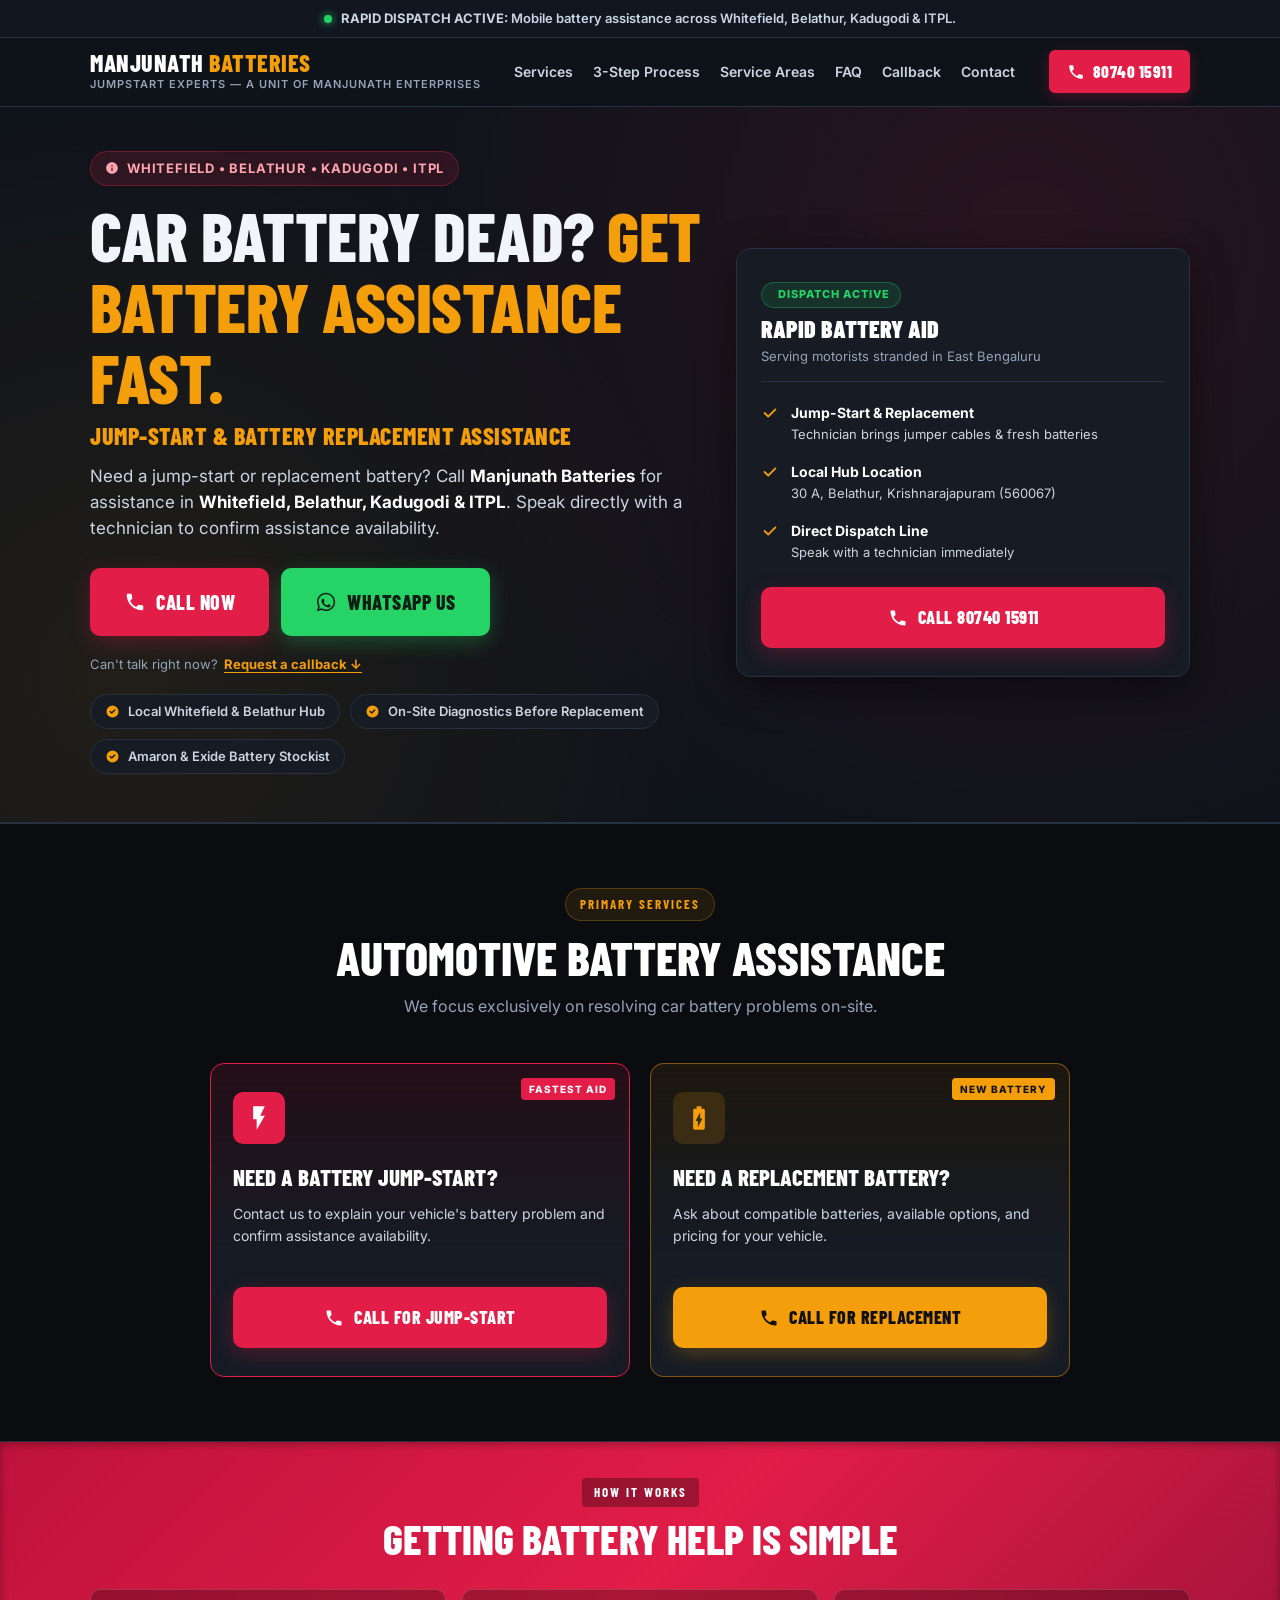
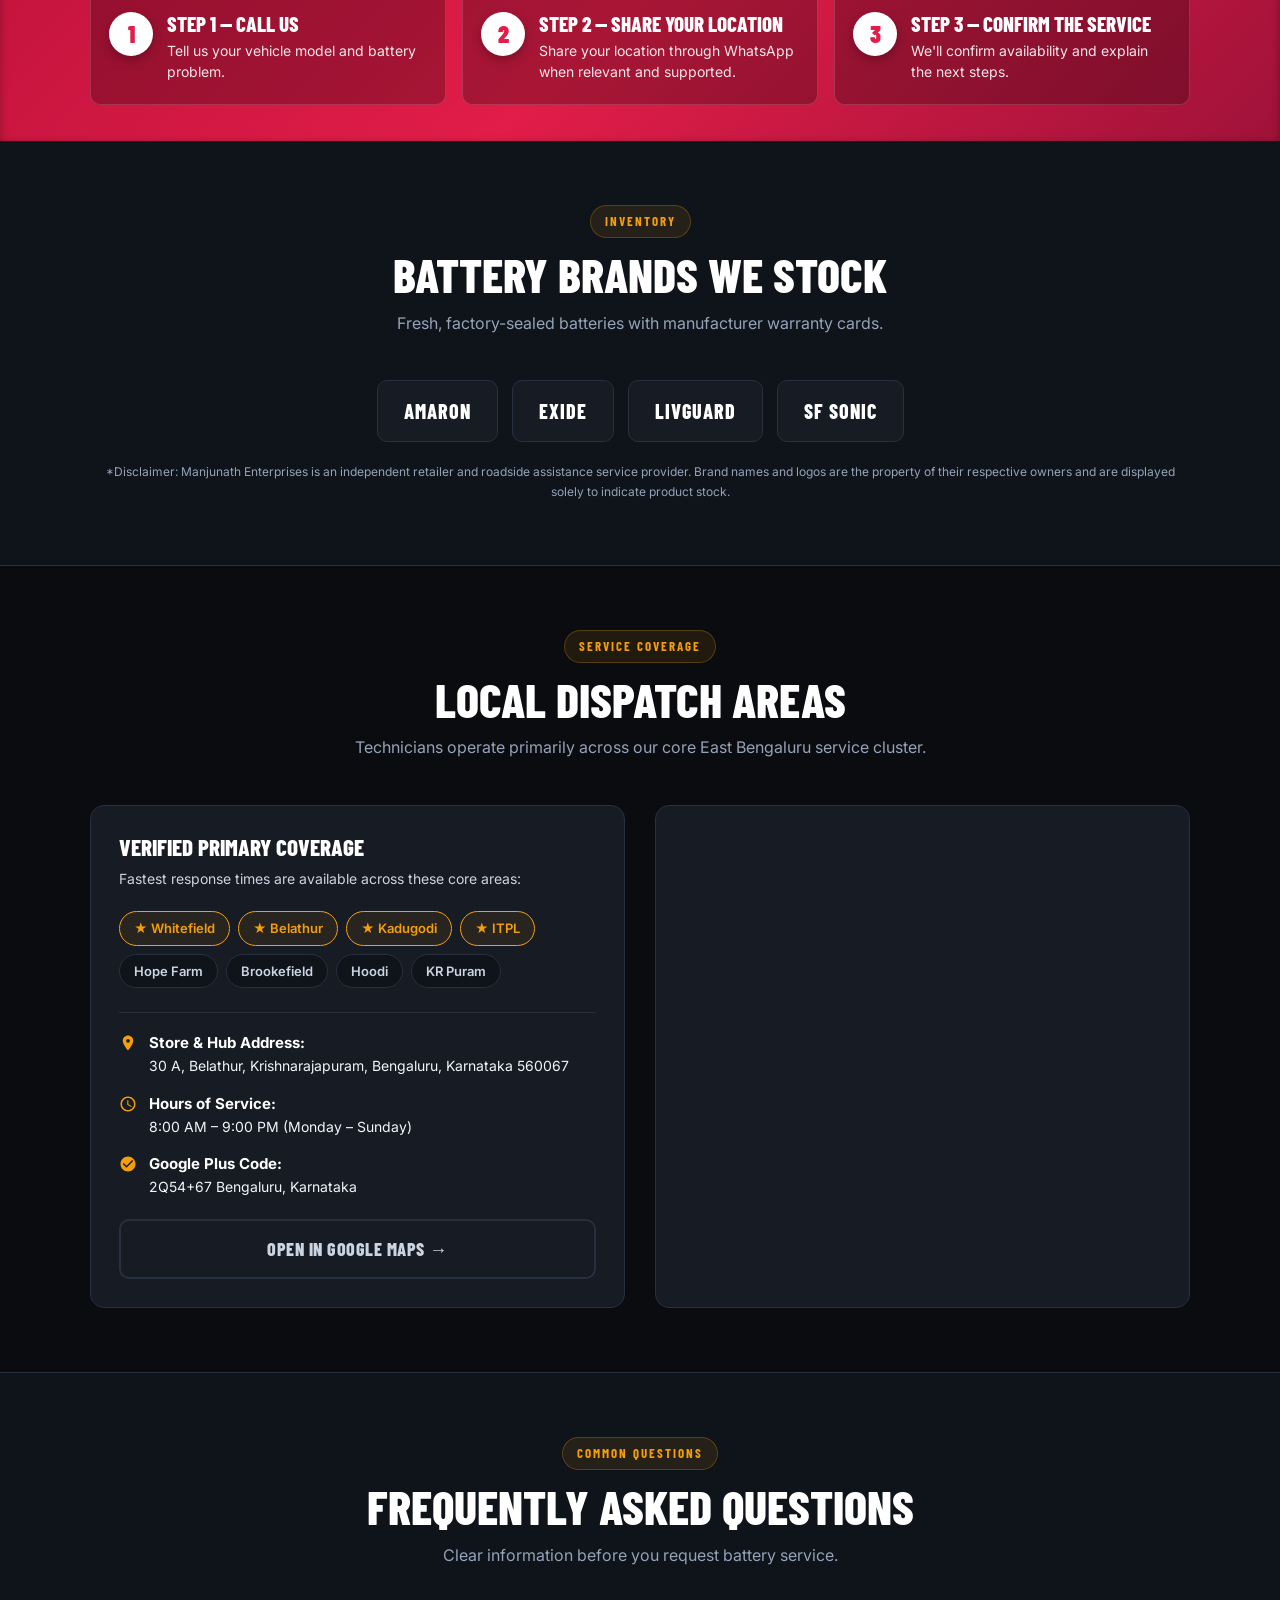
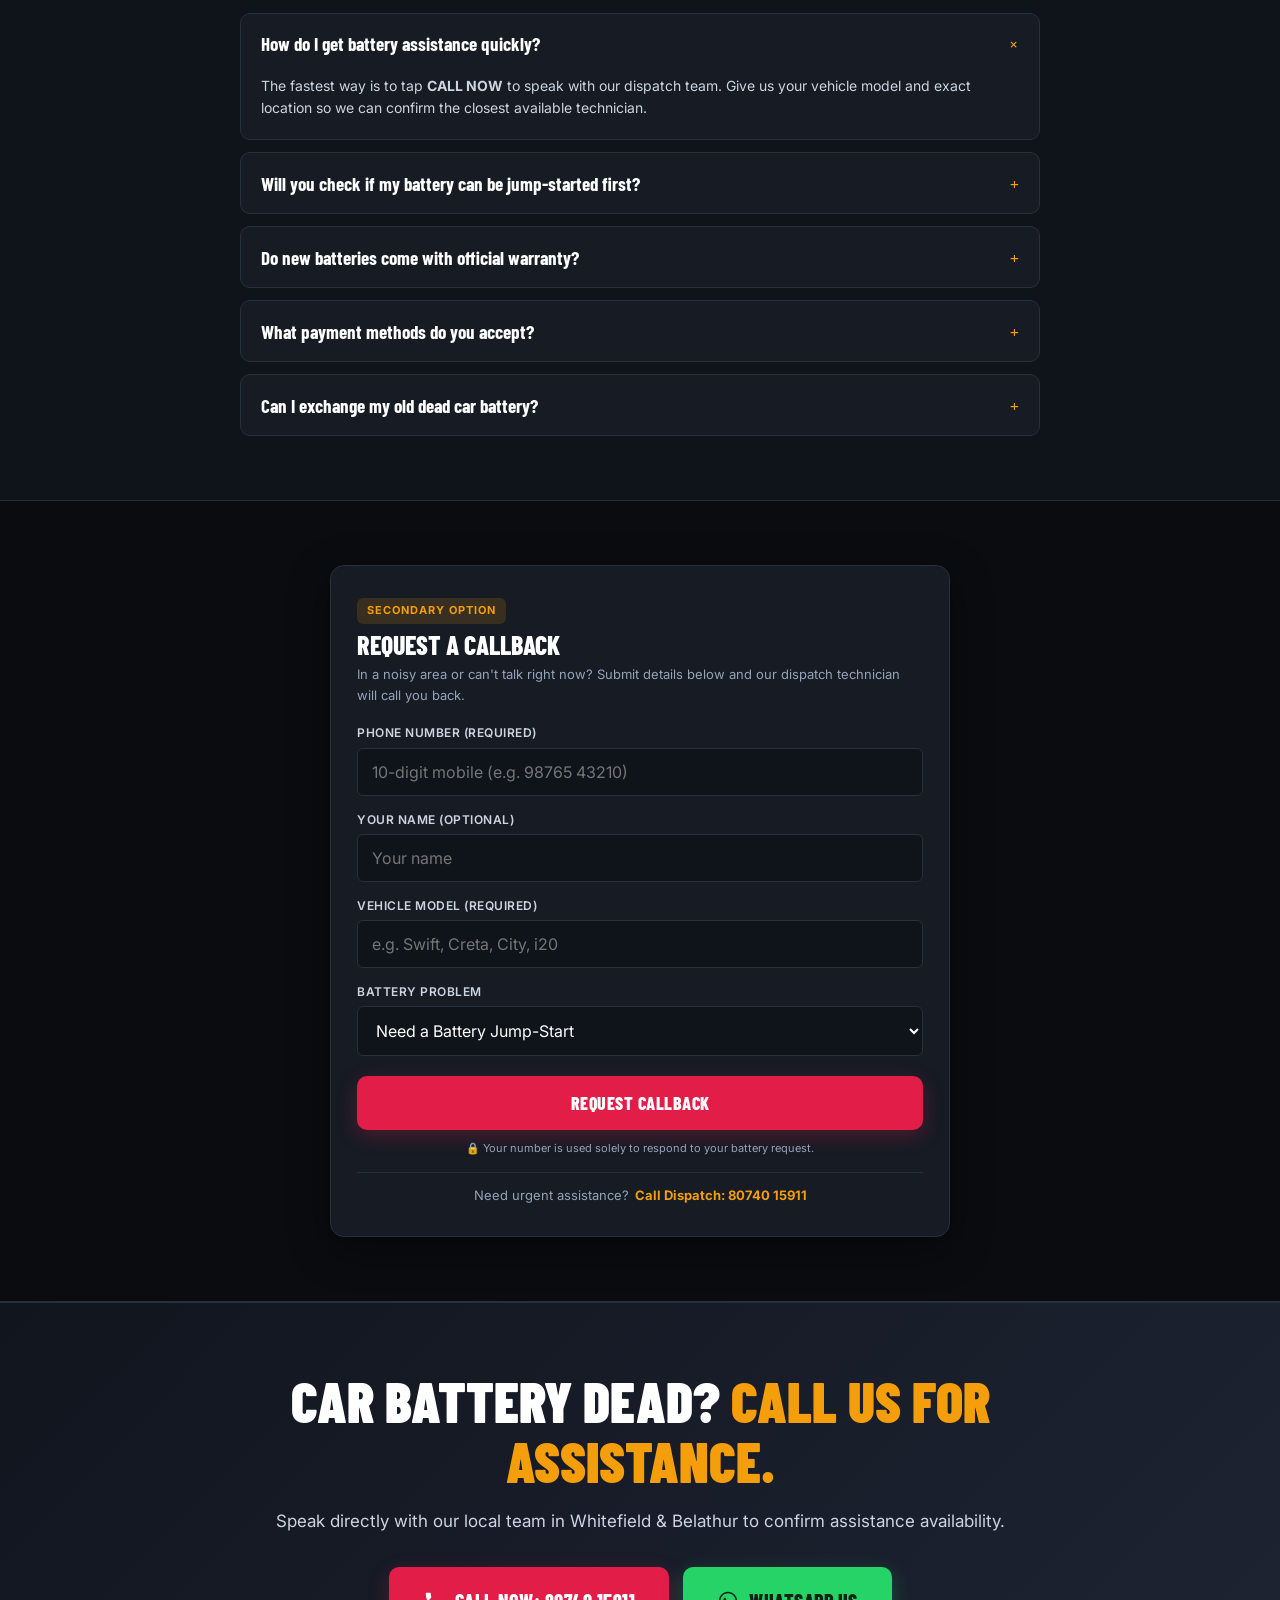
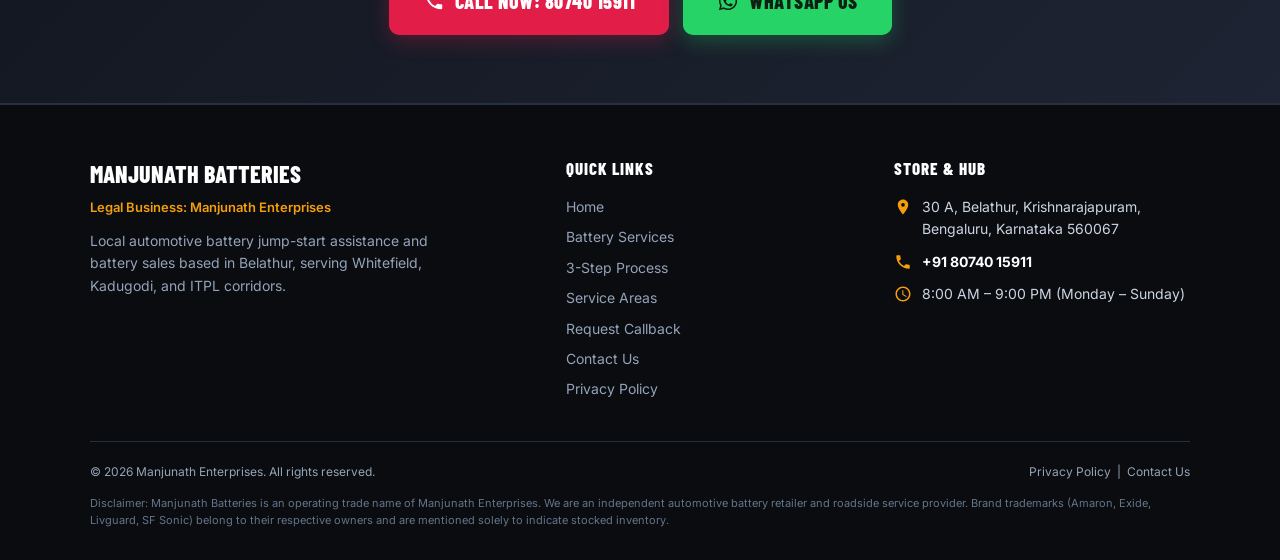
==== commit 2948cb88: "feat(cro): optimize mobile hero, reorder section flow, streamline callback form, and refine touch ta" ====
--- a/index.html
+++ b/index.html
@@ -18,7 +18,8 @@
        - HOURS: 8:00 AM – 9:00 PM (Monday – Sunday)
        ========================================================================== -->
 
-  <!-- Google Tag Manager -->
+  <!-- GOOGLE TAG MANAGER (PENDING CONFIGURATION)
+       NOTE: Replace 'GTM-XXXXXXX' below with your live GTM Container ID before activating Google Ads -->
   <script>
     window.dataLayer = window.dataLayer || [];
     (function(w,d,s,l,i){w[l]=w[l]||[];w[l].push({'gtm.start':
@@ -148,6 +149,7 @@
         <a href="#process" class="nav-link">3-Step Process</a>
         <a href="#areas" class="nav-link">Service Areas</a>
         <a href="#faq" class="nav-link">FAQ</a>
+        <a href="#callback" class="nav-link">Callback</a>
         <a href="contact-us.html" class="nav-link">Contact</a>
       </nav>
 
@@ -168,11 +170,12 @@
   </header>
 
   <main>
-    <!-- 1. HERO SECTION (Conversion Priority 1) -->
+    <!-- 1. MOBILE HERO — HIGHEST CONVERSION PRIORITY -->
     <section class="hero-section" aria-labelledby="hero-heading">
       <div class="container">
         <div class="hero-grid">
           <div class="hero-content">
+            <!-- Location Badge -->
             <div class="hero-pill">
               <svg width="14" height="14" viewBox="0 0 24 24" fill="currentColor" aria-hidden="true">
                 <path d="M12 2C6.48 2 2 6.48 2 12s4.48 10 10 10 10-4.48 10-10S17.52 2 12 2zm1 15h-2v-6h2v6zm0-8h-2V7h2v2z"/>
@@ -180,18 +183,18 @@
               <span>Whitefield • Belathur • Kadugodi • ITPL</span>
             </div>
 
-            <!-- Proposed copy: Headline -->
+            <!-- Headline -->
             <h1 id="hero-heading" class="hero-title">
               Car Battery Dead? <span>Get Battery Assistance Fast.</span>
             </h1>
 
-            <div class="hero-legal-subtitle">
-              JumpStart Experts — A Unit of Manjunath Enterprises
-            </div>
-
-            <!-- Proposed copy: Supporting text -->
+            <div class="hero-supporting-headline">
+              Jump-Start &amp; Battery Replacement Assistance
+            </div>
+
+            <!-- Supporting text with verified service areas -->
             <p class="hero-value-prop">
-              Need a jump-start or replacement battery? Call <strong>Manjunath Batteries</strong> for assistance in <strong>Whitefield, Belathur, Kadugodi & ITPL</strong>. Speak directly with a technician to confirm assistance availability.
+              Need a jump-start or replacement battery? Call <strong>Manjunath Batteries</strong> for assistance in <strong>Whitefield, Belathur, Kadugodi &amp; ITPL</strong>. Speak directly with a technician to confirm assistance availability.
             </p>
 
             <!-- Conversion Action Row: Call Now as Primary, WhatsApp as Secondary -->
@@ -223,11 +226,17 @@
               </a>
             </div>
 
-            <!-- Trust Highlights (Factual & Verifiable) -->
+            <!-- Sub-CTA callback jump link -->
+            <div class="hero-sub-cta">
+              <span>Can't talk right now?</span>
+              <a href="#callback" class="hero-callback-link">Request a callback &darr;</a>
+            </div>
+
+            <!-- Factual Trust Indicators -->
             <div class="hero-trust-badges">
               <div class="trust-badge-item">
                 <svg viewBox="0 0 20 20" fill="currentColor"><path fill-rule="evenodd" d="M10 18a8 8 0 100-16 8 8 0 000 16zm3.707-9.293a1 1 0 00-1.414-1.414L9 10.586 7.707 9.293a1 1 0 00-1.414 1.414l2 2a1 1 0 001.414 0l4-4z" clip-rule="evenodd"/></svg>
-                <span>Local Whitefield & Belathur Hub</span>
+                <span>Local Whitefield &amp; Belathur Hub</span>
               </div>
               <div class="trust-badge-item">
                 <svg viewBox="0 0 20 20" fill="currentColor"><path fill-rule="evenodd" d="M10 18a8 8 0 100-16 8 8 0 000 16zm3.707-9.293a1 1 0 00-1.414-1.414L9 10.586 7.707 9.293a1 1 0 00-1.414 1.414l2 2a1 1 0 001.414 0l4-4z" clip-rule="evenodd"/></svg>
@@ -235,61 +244,51 @@
               </div>
               <div class="trust-badge-item">
                 <svg viewBox="0 0 20 20" fill="currentColor"><path fill-rule="evenodd" d="M10 18a8 8 0 100-16 8 8 0 000 16zm3.707-9.293a1 1 0 00-1.414-1.414L9 10.586 7.707 9.293a1 1 0 00-1.414 1.414l2 2a1 1 0 001.414 0l4-4z" clip-rule="evenodd"/></svg>
-                <span>Amaron & Exide Battery Stockist</span>
-              </div>
-            </div>
-          </div>
-
-          <!-- Secondary Customer Option: Callback Form (Non-blocking) -->
-          <div class="hero-form-col">
-            <div class="lead-form-card">
-              <div class="form-header">
-                <span class="form-badge">Request a Callback</span>
-                <h2 class="form-title">QUICK ASSISTANCE FORM</h2>
-                <p class="form-desc">In a noisy area or can't talk right now? Submit details below.</p>
-              </div>
-
-              <form name="callback-request" method="POST" action="/api/callback" data-netlify="true" netlify-honeypot="bot-field" class="emergency-lead-form">
-                <input type="hidden" name="form-name" value="callback-request">
-                <p class="sr-only">
-                  <label>Anti-bot honeypot: <input name="bot-field"></label>
-                </p>
-
-                <div class="form-group">
-                  <label for="form-phone" class="form-label">Phone Number (Required)</label>
-                  <input type="tel" id="form-phone" name="phone" class="form-input" placeholder="e.g. 98765 43210" pattern="[0-9]{10}" title="Please enter a valid 10-digit mobile number" required>
-                </div>
-
-                <div class="form-group">
-                  <label for="form-name" class="form-label">Your Name (Optional)</label>
-                  <input type="text" id="form-name" name="name" class="form-input" placeholder="Your name">
-                </div>
-
-                <div class="form-group">
-                  <label for="form-car" class="form-label">Vehicle Model</label>
-                  <input type="text" id="form-car" name="car_model" class="form-input" placeholder="e.g. Swift, Creta, City, i20" required>
-                </div>
-
-                <div class="form-group">
-                  <label for="form-service" class="form-label">Battery Issue</label>
-                  <select id="form-service" name="service" class="form-select" required>
-                    <option value="Battery Jump-Start" selected>Need a Battery Jump-Start</option>
-                    <option value="Battery Replacement">Need a Replacement Battery</option>
-                    <option value="Battery Diagnostics">Battery Health & Alternator Check</option>
-                  </select>
-                </div>
-
-                <button type="submit" class="btn btn-call form-submit-btn" data-track="form_submit" data-cta-location="hero_form">
-                  REQUEST CALLBACK
-                </button>
-
-                <p class="form-note">🔒 Your number is used solely to respond to your battery request.</p>
-              </form>
-
-              <!-- Inline Success State -->
-              <div class="form-success-alert" role="alert">
-                <h4>REQUEST RECEIVED!</h4>
-                <p>We have received your callback request. A technician will contact your number shortly.</p>
+                <span>Amaron &amp; Exide Battery Stockist</span>
+              </div>
+            </div>
+          </div>
+
+          <!-- Hero Right Column: Fast Dispatch Hub Card (Desktop/Tablet) -->
+          <div class="hero-dispatch-col">
+            <div class="hero-dispatch-card">
+              <div class="dispatch-card-header">
+                <span class="dispatch-live-badge"><span class="pulse-dot"></span> DISPATCH ACTIVE</span>
+                <h3 class="dispatch-card-title">RAPID BATTERY AID</h3>
+                <p class="dispatch-card-subtitle">Serving motorists stranded in East Bengaluru</p>
+              </div>
+
+              <ul class="dispatch-checklist">
+                <li>
+                  <svg viewBox="0 0 20 20" fill="currentColor"><path fill-rule="evenodd" d="M16.707 5.293a1 1 0 010 1.414l-8 8a1 1 0 01-1.414 0l-4-4a1 1 0 011.414-1.414L8 12.586l7.293-7.293a1 1 0 011.414 0z" clip-rule="evenodd"/></svg>
+                  <div>
+                    <strong>Jump-Start &amp; Replacement</strong>
+                    <span>Technician brings jumper cables &amp; fresh batteries</span>
+                  </div>
+                </li>
+                <li>
+                  <svg viewBox="0 0 20 20" fill="currentColor"><path fill-rule="evenodd" d="M16.707 5.293a1 1 0 010 1.414l-8 8a1 1 0 01-1.414 0l-4-4a1 1 0 011.414-1.414L8 12.586l7.293-7.293a1 1 0 011.414 0z" clip-rule="evenodd"/></svg>
+                  <div>
+                    <strong>Local Hub Location</strong>
+                    <span>30 A, Belathur, Krishnarajapuram (560067)</span>
+                  </div>
+                </li>
+                <li>
+                  <svg viewBox="0 0 20 20" fill="currentColor"><path fill-rule="evenodd" d="M16.707 5.293a1 1 0 010 1.414l-8 8a1 1 0 01-1.414 0l-4-4a1 1 0 011.414-1.414L8 12.586l7.293-7.293a1 1 0 011.414 0z" clip-rule="evenodd"/></svg>
+                  <div>
+                    <strong>Direct Dispatch Line</strong>
+                    <span>Speak with a technician immediately</span>
+                  </div>
+                </li>
+              </ul>
+
+              <div class="dispatch-card-action">
+                <a href="tel:+918074015911" class="btn btn-call" style="width: 100%;" data-track="call_click" data-cta-location="hero_dispatch_card" data-cta-type="phone">
+                  <svg width="20" height="20" viewBox="0 0 24 24" fill="currentColor" aria-hidden="true">
+                    <path d="M6.62 10.79a15.053 15.053 0 006.59 6.59l2.2-2.2c.27-.27.67-.36 1.02-.24 1.12.37 2.33.57 3.57.57.55 0 1 .45 1 1V20c0 .55-.45 1-1 1-9.39 0-17-7.61-17-17 0-.55.45-1 1-1h3.5c.55 0 1 .45 1 1 0 1.25.2 2.45.57 3.57.11.35.03.74-.25 1.02l-2.2 2.2z"/>
+                  </svg>
+                  <span>CALL 80740 15911</span>
+                </a>
               </div>
             </div>
           </div>
@@ -297,43 +296,7 @@
       </div>
     </section>
 
-    <!-- 2. THREE-STEP PROCESS (Section 8 Implementation) -->
-    <section id="process" class="emergency-strip" aria-labelledby="process-heading">
-      <div class="container">
-        <div class="emergency-header">
-          <span class="emergency-tag">HOW IT WORKS</span>
-          <h2 id="process-heading" class="emergency-title">GETTING BATTERY HELP IS SIMPLE</h2>
-        </div>
-
-        <div class="emergency-steps-grid">
-          <div class="step-card">
-            <div class="step-icon-number">1</div>
-            <div class="step-content">
-              <h3>STEP 1 — CALL US</h3>
-              <p>Tell us your vehicle model and battery problem.</p>
-            </div>
-          </div>
-
-          <div class="step-card">
-            <div class="step-icon-number">2</div>
-            <div class="step-content">
-              <h3>STEP 2 — SHARE YOUR LOCATION</h3>
-              <p>Share your location through WhatsApp when relevant and supported.</p>
-            </div>
-          </div>
-
-          <div class="step-card">
-            <div class="step-icon-number">3</div>
-            <div class="step-content">
-              <h3>STEP 3 — CONFIRM THE SERVICE</h3>
-              <p>We'll confirm availability and explain the next steps.</p>
-            </div>
-          </div>
-        </div>
-      </div>
-    </section>
-
-    <!-- 3. FOCUSED SERVICE SECTIONS (Section 6 Implementation: Service A & Service B) -->
+    <!-- 2. TWO CORE SERVICE SECTIONS (Brought immediately below Hero) -->
     <section id="services" class="section section-dark" aria-labelledby="services-heading">
       <div class="container">
         <div class="section-header">
@@ -343,7 +306,7 @@
         </div>
 
         <!-- 2 Focused Primary Cards -->
-        <div class="services-grid" style="grid-template-columns: repeat(auto-fit, minmax(320px, 1fr)); max-width: 900px; margin: 0 auto;">
+        <div class="services-grid">
           
           <!-- Service A: Battery Jump-Start -->
           <article class="service-card primary-service">
@@ -357,7 +320,7 @@
             <p class="service-text">
               Contact us to explain your vehicle's battery problem and confirm assistance availability.
             </p>
-            <div style="margin-top: 24px;">
+            <div class="service-card-cta">
               <a href="tel:+918074015911" 
                  class="btn btn-call" 
                  style="width: 100%;" 
@@ -373,17 +336,18 @@
           </article>
 
           <!-- Service B: Battery Replacement -->
-          <article class="service-card">
-            <div class="service-icon-box" aria-hidden="true">
+          <article class="service-card replacement-service">
+            <span class="service-badge service-badge-amber">NEW BATTERY</span>
+            <div class="service-icon-box service-icon-box-amber" aria-hidden="true">
               <svg width="28" height="28" viewBox="0 0 24 24" fill="currentColor">
                 <path d="M15.67 4H14V2h-4v2H8.33C7.6 4 7 4.6 7 5.33v15.33C7 21.4 7.6 22 8.33 22h7.33c.74 0 1.34-.6 1.34-1.33V5.33C17 4.6 16.4 4 15.67 4zM11 20v-5.5H9L13 7v5.5h2L11 20z"/>
               </svg>
             </div>
             <h3 class="service-title">Need a Replacement Battery?</h3>
             <p class="service-text">
-              Contact us to check battery compatibility, available options, and pricing for your vehicle.
+              Ask about compatible batteries, available options, and pricing for your vehicle.
             </p>
-            <div style="margin-top: 24px;">
+            <div class="service-card-cta">
               <a href="tel:+918074015911" 
                  class="btn btn-amber" 
                  style="width: 100%;" 
@@ -402,6 +366,42 @@
       </div>
     </section>
 
+    <!-- 3. THREE-STEP PROCESS (Section 8 Implementation) -->
+    <section id="process" class="emergency-strip" aria-labelledby="process-heading">
+      <div class="container">
+        <div class="emergency-header">
+          <span class="emergency-tag">HOW IT WORKS</span>
+          <h2 id="process-heading" class="emergency-title">GETTING BATTERY HELP IS SIMPLE</h2>
+        </div>
+
+        <div class="emergency-steps-grid">
+          <div class="step-card">
+            <div class="step-icon-number">1</div>
+            <div class="step-content">
+              <h3>STEP 1 — CALL US</h3>
+              <p>Tell us your vehicle model and battery problem.</p>
+            </div>
+          </div>
+
+          <div class="step-card">
+            <div class="step-icon-number">2</div>
+            <div class="step-content">
+              <h3>STEP 2 — SHARE YOUR LOCATION</h3>
+              <p>Share your location through WhatsApp when relevant and supported.</p>
+            </div>
+          </div>
+
+          <div class="step-card">
+            <div class="step-icon-number">3</div>
+            <div class="step-content">
+              <h3>STEP 3 — CONFIRM THE SERVICE</h3>
+              <p>We'll confirm availability and explain the next steps.</p>
+            </div>
+          </div>
+        </div>
+      </div>
+    </section>
+
     <!-- 4. BRANDS STOCKED (Factual & Independent Disclosure) -->
     <section class="section" aria-labelledby="brands-heading">
       <div class="container">
@@ -439,10 +439,10 @@
             <p class="service-text">Fastest response times are available across these core areas:</p>
 
             <div class="areas-chips-container">
-              <span class="area-chip" style="border-color: var(--amber-alert); color: var(--amber-alert);">★ Whitefield</span>
-              <span class="area-chip" style="border-color: var(--amber-alert); color: var(--amber-alert);">★ Belathur</span>
-              <span class="area-chip" style="border-color: var(--amber-alert); color: var(--amber-alert);">★ Kadugodi</span>
-              <span class="area-chip" style="border-color: var(--amber-alert); color: var(--amber-alert);">★ ITPL</span>
+              <span class="area-chip area-chip-core">★ Whitefield</span>
+              <span class="area-chip area-chip-core">★ Belathur</span>
+              <span class="area-chip area-chip-core">★ Kadugodi</span>
+              <span class="area-chip area-chip-core">★ ITPL</span>
               <span class="area-chip">Hope Farm</span>
               <span class="area-chip">Brookefield</span>
               <span class="area-chip">Hoodi</span>
@@ -453,7 +453,7 @@
               <li class="location-item">
                 <svg viewBox="0 0 24 24" fill="currentColor" aria-hidden="true"><path d="M12 2C8.13 2 5 5.13 5 9c0 5.25 7 13 7 13s7-7.75 7-13c0-3.87-3.13-7-7-7zm0 9.5a2.5 2.5 0 010-5 2.5 2.5 0 010 5z"/></svg>
                 <div>
-                  <strong>Store & Hub Address:</strong>
+                  <strong>Store &amp; Hub Address:</strong>
                   30 A, Belathur, Krishnarajapuram, Bengaluru, Karnataka 560067
                 </div>
               </li>
@@ -557,7 +557,104 @@
       </div>
     </section>
 
-    <!-- 7. FINAL CONVERSION CTA -->
+    <!-- 7. SECONDARY CONVERSION: QUICK CALLBACK FORM (Cleanly separated from Hero) -->
+    <section id="callback" class="section section-dark" aria-labelledby="callback-heading">
+      <div class="container">
+        <div class="callback-section-wrapper">
+          <div class="lead-form-card">
+            <div class="form-header">
+              <span class="form-badge">Secondary Option</span>
+              <h2 id="callback-heading" class="form-title">REQUEST A CALLBACK</h2>
+              <p class="form-desc">In a noisy area or can't talk right now? Submit details below and our dispatch technician will call you back.</p>
+            </div>
+
+            <form name="callback-request" method="POST" action="/api/callback" data-netlify="true" netlify-honeypot="bot-field" class="emergency-lead-form">
+              <input type="hidden" name="form-name" value="callback-request">
+              <p class="sr-only">
+                <label>Anti-bot honeypot: <input name="bot-field"></label>
+              </p>
+
+              <div class="form-group">
+                <label for="form-phone" class="form-label">Phone Number (Required)</label>
+                <input type="tel" 
+                       id="form-phone" 
+                       name="phone" 
+                       class="form-input" 
+                       placeholder="10-digit mobile (e.g. 98765 43210)" 
+                       pattern="[0-9]{10}" 
+                       inputmode="tel" 
+                       autocomplete="tel" 
+                       title="Please enter a valid 10-digit mobile number" 
+                       required>
+              </div>
+
+              <div class="form-group">
+                <label for="form-name" class="form-label">Your Name (Optional)</label>
+                <input type="text" 
+                       id="form-name" 
+                       name="name" 
+                       class="form-input" 
+                       placeholder="Your name" 
+                       autocomplete="name" 
+                       autocapitalize="words">
+              </div>
+
+              <div class="form-group">
+                <label for="form-car" class="form-label">Vehicle Model (Required)</label>
+                <input type="text" 
+                       id="form-car" 
+                       name="car_model" 
+                       class="form-input" 
+                       placeholder="e.g. Swift, Creta, City, i20" 
+                       autocomplete="off" 
+                       autocapitalize="words" 
+                       required>
+              </div>
+
+              <div class="form-group">
+                <label for="form-service" class="form-label">Battery Problem</label>
+                <select id="form-service" name="service" class="form-select" required>
+                  <option value="Battery Jump-Start" selected>Need a Battery Jump-Start</option>
+                  <option value="Battery Replacement">Need a Replacement Battery</option>
+                  <option value="Battery Diagnostics">Battery Health &amp; Alternator Check</option>
+                </select>
+              </div>
+
+              <button type="submit" class="btn btn-call form-submit-btn" data-track="form_submit" data-cta-location="callback_form">
+                REQUEST CALLBACK
+              </button>
+
+              <p class="form-note">🔒 Your number is used solely to respond to your battery request.</p>
+
+              <!-- Immediate Call Fallback Prompt -->
+              <div class="form-direct-call-prompt">
+                <span>Need urgent assistance?</span>
+                <a href="tel:+918074015911" class="form-direct-call-link" data-track="call_click" data-cta-location="form_direct_prompt" data-cta-type="phone">
+                  Call Dispatch: 80740 15911
+                </a>
+              </div>
+            </form>
+
+            <!-- Inline Success State (Shown only on verified backend 200 OK) -->
+            <div class="form-success-alert" role="alert">
+              <h4>REQUEST RECEIVED!</h4>
+              <p>We have received your callback request. A technician will contact your number shortly.</p>
+            </div>
+
+            <!-- Inline Error State (Honest failure state with Call Now alternative) -->
+            <div class="form-error-alert" role="alert">
+              <h4>COULD NOT DISPATCH ONLINE</h4>
+              <p class="error-text">We could not process your online request. Please call our technician directly for instant assistance.</p>
+              <a href="tel:+918074015911" class="btn btn-call" data-track="call_click" data-cta-location="form_error_alternative" data-cta-type="phone" style="width: 100%;">
+                CALL NOW: 80740 15911
+              </a>
+            </div>
+          </div>
+        </div>
+      </div>
+    </section>
+
+    <!-- 8. FINAL CONVERSION CTA -->
     <section class="final-cta-section" aria-labelledby="final-cta-heading">
       <div class="container">
         <div class="final-cta-box">
@@ -565,7 +662,7 @@
             CAR BATTERY DEAD? <span>CALL US FOR ASSISTANCE.</span>
           </h2>
           <p class="final-cta-desc">
-            Speak directly with our local team in Whitefield & Belathur to confirm assistance availability.
+            Speak directly with our local team in Whitefield &amp; Belathur to confirm assistance availability.
           </p>
           <div class="final-cta-buttons">
             <a href="tel:+918074015911" 
@@ -616,6 +713,7 @@
             <li><a href="#services">Battery Services</a></li>
             <li><a href="#process">3-Step Process</a></li>
             <li><a href="#areas">Service Areas</a></li>
+            <li><a href="#callback">Request Callback</a></li>
             <li><a href="contact-us.html">Contact Us</a></li>
             <li><a href="privacy-policy.html">Privacy Policy</a></li>
           </ul>
--- a/css/styles.css
+++ b/css/styles.css
@@ -61,13 +61,17 @@
   line-height: 1.6;
   min-height: 100vh;
   overflow-x: hidden;
-  padding-bottom: 74px; /* Space for mobile sticky CTA bar */
+  padding-bottom: calc(76px + env(safe-area-inset-bottom, 0px)); /* Space for mobile sticky CTA bar with safe area */
 }
 
 @media (min-width: 992px) {
   body {
     padding-bottom: 0;
   }
+}
+
+section[id] {
+  scroll-margin-top: 76px;
 }
 
 img, svg {
@@ -309,7 +313,7 @@
    ========================================================================== */
 .hero-section {
   position: relative;
-  padding: 44px 0 48px;
+  padding: 32px 0 36px;
   background: radial-gradient(circle at 80% 20%, rgba(225, 29, 72, 0.12) 0%, transparent 55%),
               radial-gradient(circle at 10% 80%, rgba(245, 158, 11, 0.08) 0%, transparent 45%),
               var(--bg-main);
@@ -317,10 +321,16 @@
   overflow: hidden;
 }
 
+@media (min-width: 768px) {
+  .hero-section {
+    padding: 44px 0 48px;
+  }
+}
+
 .hero-grid {
   display: grid;
   grid-template-columns: 1fr;
-  gap: 36px;
+  gap: 32px;
   align-items: center;
 }
 
@@ -337,42 +347,60 @@
   background: rgba(225, 29, 72, 0.14);
   border: 1px solid rgba(225, 29, 72, 0.35);
   color: #fda4af;
-  font-size: 13px;
+  font-size: 12px;
   font-weight: 700;
   text-transform: uppercase;
-  letter-spacing: 1px;
-  padding: 6px 14px;
+  letter-spacing: 0.8px;
+  padding: 5px 12px;
   border-radius: 100px;
-  margin-bottom: 16px;
+  margin-bottom: 14px;
+}
+
+@media (min-width: 480px) {
+  .hero-pill {
+    font-size: 13px;
+    padding: 6px 14px;
+  }
 }
 
 .hero-title {
   font-family: var(--font-display);
-  font-size: clamp(38px, 8vw, 68px);
+  font-size: clamp(34px, 8.5vw, 68px);
   font-weight: 800;
   line-height: 1.05;
   text-transform: uppercase;
   letter-spacing: -0.5px;
+  margin-bottom: 8px;
+}
+
+.hero-title span {
+  color: var(--amber-alert);
+}
+
+.hero-supporting-headline {
+  font-family: var(--font-display);
+  font-size: clamp(17px, 4vw, 24px);
+  font-weight: 800;
+  text-transform: uppercase;
+  letter-spacing: 0.5px;
+  color: var(--amber-alert);
   margin-bottom: 12px;
-}
-
-.hero-title span {
-  color: var(--amber-alert);
-}
-
-.hero-legal-subtitle {
-  font-size: clamp(16px, 2.8vw, 19px);
-  font-weight: 600;
+  line-height: 1.2;
+}
+
+.hero-value-prop {
+  font-size: 16px;
   color: var(--text-secondary);
-  margin-bottom: 16px;
-}
-
-.hero-value-prop {
-  font-size: 17px;
-  color: var(--text-secondary);
-  line-height: 1.6;
-  margin-bottom: 26px;
+  line-height: 1.55;
+  margin-bottom: 22px;
   max-width: 600px;
+}
+
+@media (min-width: 768px) {
+  .hero-value-prop {
+    font-size: 17px;
+    margin-bottom: 26px;
+  }
 }
 
 .hero-value-prop strong {
@@ -383,7 +411,7 @@
   display: flex;
   flex-direction: column;
   gap: 12px;
-  margin-bottom: 28px;
+  margin-bottom: 18px;
 }
 
 @media (min-width: 500px) {
@@ -393,11 +421,32 @@
   }
 }
 
+.hero-sub-cta {
+  display: flex;
+  align-items: center;
+  gap: 6px;
+  font-size: 13px;
+  color: var(--text-muted);
+  margin-bottom: 20px;
+}
+
+.hero-callback-link {
+  color: var(--amber-alert);
+  font-weight: 700;
+  text-decoration: underline;
+  text-underline-offset: 3px;
+  transition: color var(--transition-fast);
+}
+
+.hero-callback-link:hover {
+  color: #fbbf24;
+}
+
 .hero-trust-badges {
   display: flex;
   flex-wrap: wrap;
-  gap: 12px;
-  margin-top: 10px;
+  gap: 10px;
+  margin-top: 8px;
 }
 
 .trust-badge-item {
@@ -406,28 +455,132 @@
   gap: 8px;
   background: var(--bg-card);
   border: 1px solid var(--border-color);
-  padding: 6px 14px;
+  padding: 6px 12px;
   border-radius: 100px;
-  font-size: 13px;
+  font-size: 12px;
   font-weight: 600;
   color: var(--text-secondary);
 }
 
+@media (min-width: 480px) {
+  .trust-badge-item {
+    font-size: 13px;
+    padding: 6px 14px;
+  }
+}
+
 .trust-badge-item svg {
   color: var(--amber-alert);
-  width: 16px;
-  height: 16px;
+  width: 15px;
+  height: 15px;
   flex-shrink: 0;
 }
 
-/* Lead Form Card in Hero */
+/* Hero Right Column: Fast Dispatch Hub Card (Desktop) */
+.hero-dispatch-col {
+  display: none;
+}
+
+@media (min-width: 960px) {
+  .hero-dispatch-col {
+    display: block;
+  }
+}
+
+.hero-dispatch-card {
+  background: var(--bg-card);
+  border: 1px solid var(--border-color);
+  border-radius: var(--radius-lg);
+  padding: 28px 24px;
+  box-shadow: 0 12px 40px rgba(0, 0, 0, 0.45);
+}
+
+.dispatch-card-header {
+  margin-bottom: 20px;
+  border-bottom: 1px solid var(--border-color);
+  padding-bottom: 14px;
+}
+
+.dispatch-live-badge {
+  display: inline-flex;
+  align-items: center;
+  gap: 6px;
+  background: rgba(37, 211, 102, 0.12);
+  border: 1px solid rgba(37, 211, 102, 0.3);
+  color: var(--whatsapp-green);
+  font-size: 11px;
+  font-weight: 800;
+  letter-spacing: 1px;
+  text-transform: uppercase;
+  padding: 3px 10px;
+  border-radius: 100px;
+  margin-bottom: 8px;
+}
+
+.dispatch-card-title {
+  font-family: var(--font-display);
+  font-size: 24px;
+  font-weight: 900;
+  text-transform: uppercase;
+  color: var(--text-white);
+  line-height: 1.1;
+}
+
+.dispatch-card-subtitle {
+  font-size: 13px;
+  color: var(--text-muted);
+  margin-top: 4px;
+}
+
+.dispatch-checklist {
+  list-style: none;
+  display: flex;
+  flex-direction: column;
+  gap: 16px;
+  margin-bottom: 24px;
+}
+
+.dispatch-checklist li {
+  display: flex;
+  gap: 12px;
+  align-items: flex-start;
+  font-size: 13px;
+  color: var(--text-secondary);
+}
+
+.dispatch-checklist li svg {
+  color: var(--amber-alert);
+  width: 18px;
+  height: 18px;
+  flex-shrink: 0;
+  margin-top: 2px;
+}
+
+.dispatch-checklist li strong {
+  display: block;
+  color: var(--text-white);
+  font-size: 14px;
+}
+
+/* Callback Section Wrapper & Card */
+.callback-section-wrapper {
+  max-width: 620px;
+  margin: 0 auto;
+}
+
 .lead-form-card {
   background-color: var(--bg-card);
   border: 1px solid var(--border-color);
   border-radius: var(--radius-lg);
-  padding: 26px 22px;
+  padding: 26px 20px;
   box-shadow: 0 12px 40px rgba(0, 0, 0, 0.45);
   position: relative;
+}
+
+@media (min-width: 480px) {
+  .lead-form-card {
+    padding: 30px 26px;
+  }
 }
 
 .form-header {
@@ -478,25 +631,51 @@
 
 .form-input, .form-select {
   width: 100%;
-  padding: 12px 14px;
+  padding: 13px 14px;
   background: var(--bg-main);
   border: 1px solid var(--border-color);
   border-radius: var(--radius-sm);
   color: var(--text-white);
-  font-size: 15px;
+  font-size: 16px; /* 16px strictly avoids auto-zoom on iOS */
   font-family: inherit;
   transition: border-color var(--transition-fast), box-shadow var(--transition-fast);
 }
 
 .form-input:focus, .form-select:focus {
   outline: none;
-  border-color: var(--red-alert);
-  box-shadow: 0 0 0 3px rgba(225, 29, 72, 0.2);
+  border-color: var(--amber-alert);
+  box-shadow: 0 0 0 3px rgba(245, 158, 11, 0.22);
 }
 
 .form-submit-btn {
   width: 100%;
   margin-top: 6px;
+  min-height: 52px;
+}
+
+.form-direct-call-prompt {
+  display: flex;
+  flex-wrap: wrap;
+  align-items: center;
+  justify-content: center;
+  gap: 6px;
+  margin-top: 14px;
+  padding-top: 12px;
+  border-top: 1px solid var(--border-color);
+  font-size: 13px;
+  color: var(--text-muted);
+  text-align: center;
+}
+
+.form-direct-call-link {
+  color: var(--amber-alert);
+  font-weight: 700;
+  transition: color var(--transition-fast);
+}
+
+.form-direct-call-link:hover {
+  color: #fff;
+  text-decoration: underline;
 }
 
 .form-note {
@@ -526,6 +705,33 @@
   margin-bottom: 6px;
 }
 
+.form-error-alert {
+  display: none;
+  background: rgba(225, 29, 72, 0.14);
+  border: 1px solid var(--red-alert);
+  border-radius: var(--radius-md);
+  padding: 16px;
+  text-align: center;
+  color: #fff;
+  margin-top: 14px;
+}
+
+.form-error-alert h4 {
+  font-family: var(--font-display);
+  font-size: 19px;
+  font-weight: 800;
+  color: #fda4af;
+  text-transform: uppercase;
+  margin-bottom: 4px;
+}
+
+.form-error-alert p {
+  font-size: 13px;
+  color: var(--text-secondary);
+  line-height: 1.5;
+  margin-bottom: 10px;
+}
+
 /* ==========================================================================
    Stuck Right Now? Emergency Steps Strip
    ========================================================================== */
@@ -678,17 +884,13 @@
   display: grid;
   grid-template-columns: 1fr;
   gap: 20px;
+  max-width: 860px;
+  margin: 0 auto;
 }
 
 @media (min-width: 640px) {
   .services-grid {
     grid-template-columns: repeat(2, 1fr);
-  }
-}
-
-@media (min-width: 1024px) {
-  .services-grid {
-    grid-template-columns: repeat(4, 1fr);
   }
 }
 
@@ -696,7 +898,7 @@
   background: var(--bg-card);
   border: 1px solid var(--border-color);
   border-radius: var(--radius-lg);
-  padding: 28px 20px;
+  padding: 28px 22px;
   display: flex;
   flex-direction: column;
   justify-content: space-between;
@@ -713,7 +915,17 @@
 
 .service-card.primary-service {
   border-color: var(--red-alert);
-  background: linear-gradient(180deg, rgba(225, 29, 72, 0.1) 0%, var(--bg-card) 60%);
+  background: linear-gradient(180deg, rgba(225, 29, 72, 0.12) 0%, var(--bg-card) 60%);
+}
+
+.service-card.replacement-service {
+  border-color: rgba(245, 158, 11, 0.45);
+  background: linear-gradient(180deg, rgba(245, 158, 11, 0.08) 0%, var(--bg-card) 60%);
+}
+
+.service-card-cta {
+  margin-top: auto;
+  padding-top: 20px;
 }
 
 .service-badge {
@@ -730,6 +942,11 @@
   border-radius: 4px;
 }
 
+.service-badge-amber {
+  background: var(--amber-alert);
+  color: #111;
+}
+
 .service-icon-box {
   width: 52px;
   height: 52px;
@@ -740,6 +957,11 @@
   align-items: center;
   justify-content: center;
   margin-bottom: 20px;
+}
+
+.service-icon-box-amber {
+  background: rgba(245, 158, 11, 0.15) !important;
+  color: var(--amber-alert) !important;
 }
 
 .service-card.primary-service .service-icon-box {
@@ -910,6 +1132,12 @@
   font-size: 13px;
   font-weight: 600;
   color: var(--text-secondary);
+}
+
+.area-chip-core {
+  border-color: var(--amber-alert);
+  color: var(--amber-alert);
+  background: rgba(245, 158, 11, 0.08);
 }
 
 .location-details-list {
@@ -1262,14 +1490,14 @@
   right: 0;
   z-index: 999;
   background-color: rgba(10, 12, 16, 0.98);
-  backdrop-filter: blur(8px);
+  backdrop-filter: blur(10px);
   border-top: 2px solid var(--border-color);
   padding: 8px 10px;
-  padding-bottom: max(8px, env(safe-area-inset-bottom));
+  padding-bottom: max(8px, env(safe-area-inset-bottom, 0px));
   display: grid;
-  grid-template-columns: 1.4fr 1fr;
+  grid-template-columns: 1.45fr 1fr;
   gap: 8px;
-  box-shadow: 0 -8px 24px rgba(0, 0, 0, 0.6);
+  box-shadow: 0 -8px 24px rgba(0, 0, 0, 0.7);
 }
 
 @media (min-width: 992px) {
@@ -1292,16 +1520,43 @@
   letter-spacing: 0.5px;
   text-align: center;
   touch-action: manipulation;
+  transition: transform var(--transition-fast), filter var(--transition-fast);
+}
+
+.sticky-btn:active {
+  transform: scale(0.98);
 }
 
 .sticky-btn-call {
   background-color: var(--red-alert);
   color: #fff;
+  box-shadow: 0 4px 14px var(--red-glow);
 }
 
 .sticky-btn-wa {
   background-color: var(--whatsapp-green);
   color: #06281a;
+  box-shadow: 0 4px 14px rgba(37, 211, 102, 0.25);
+}
+
+@media (max-width: 360px) {
+  .sticky-mobile-bar {
+    padding: 6px 8px;
+    gap: 6px;
+    grid-template-columns: 1.4fr 1fr;
+  }
+
+  .sticky-btn {
+    min-height: 48px;
+    font-size: 15px;
+    gap: 6px;
+    padding: 0 4px;
+  }
+
+  .sticky-btn svg {
+    width: 17px;
+    height: 17px;
+  }
 }
 
 /* ==========================================================================
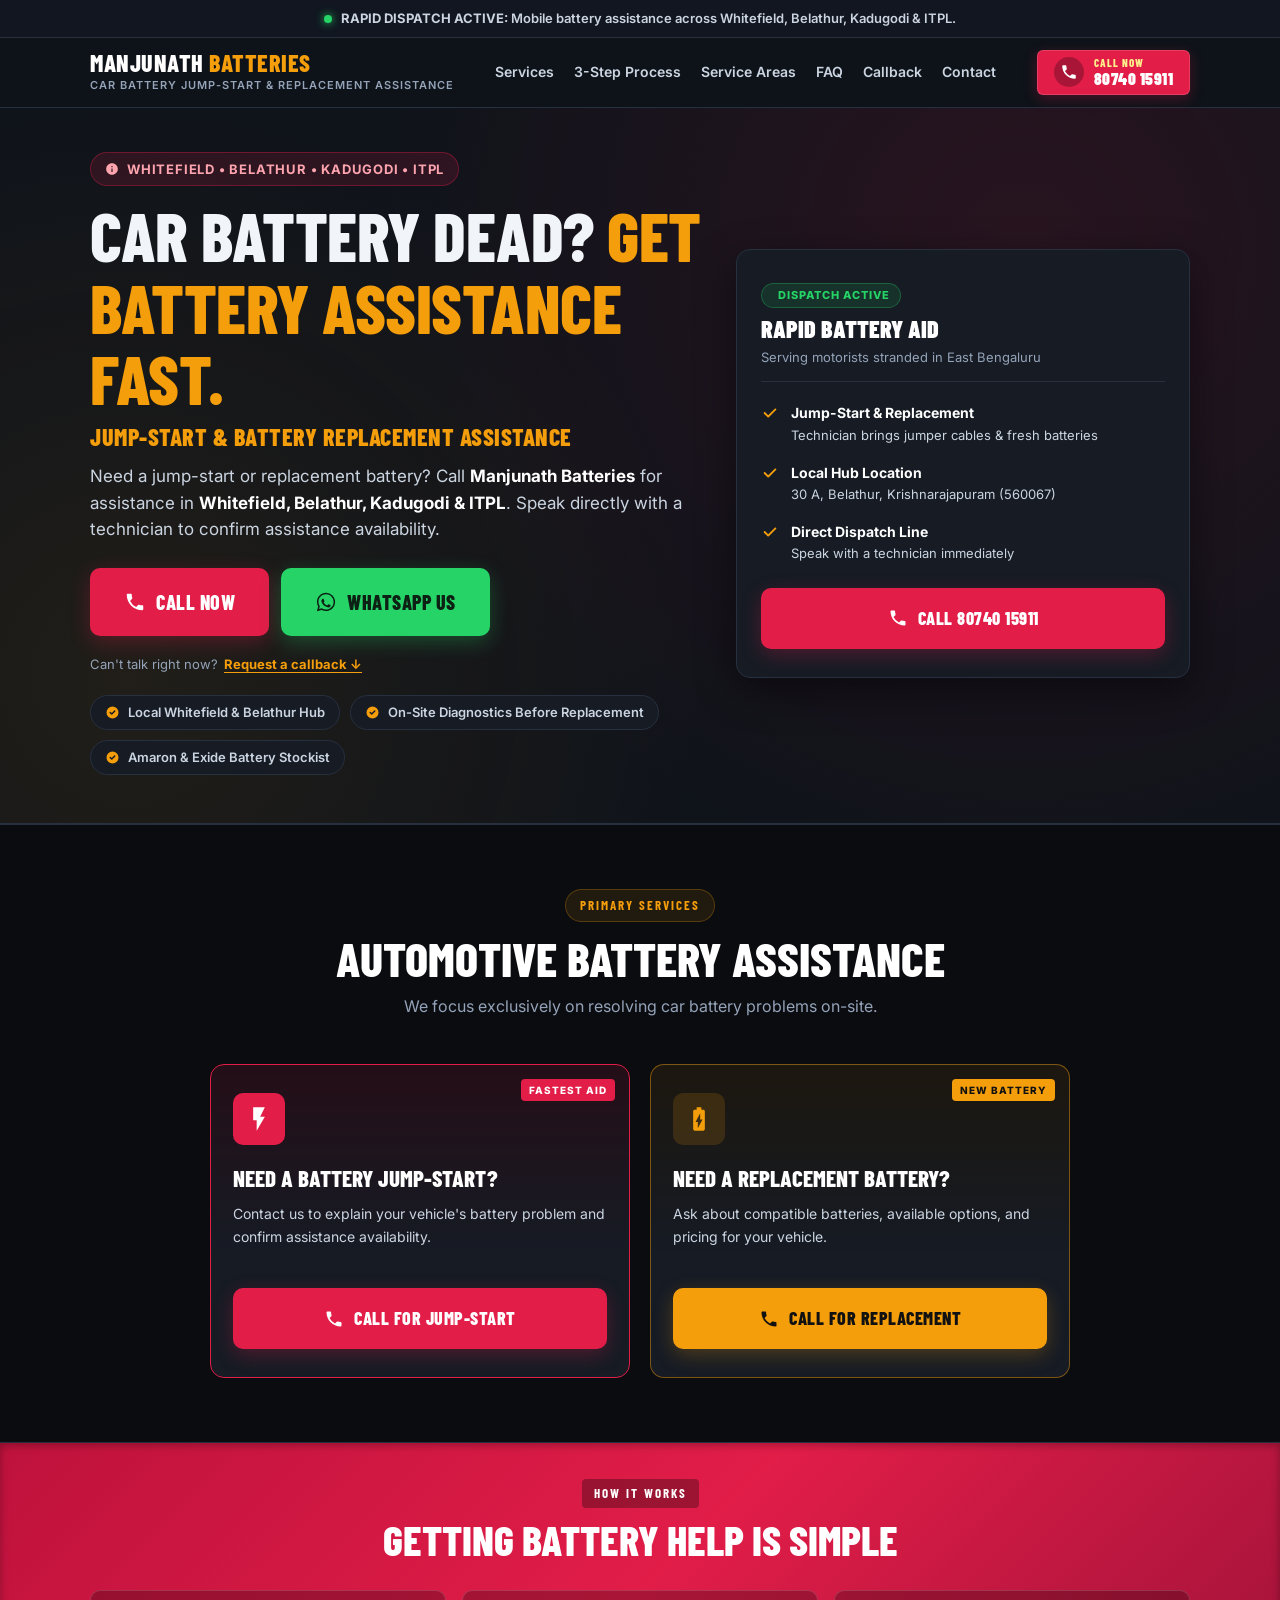
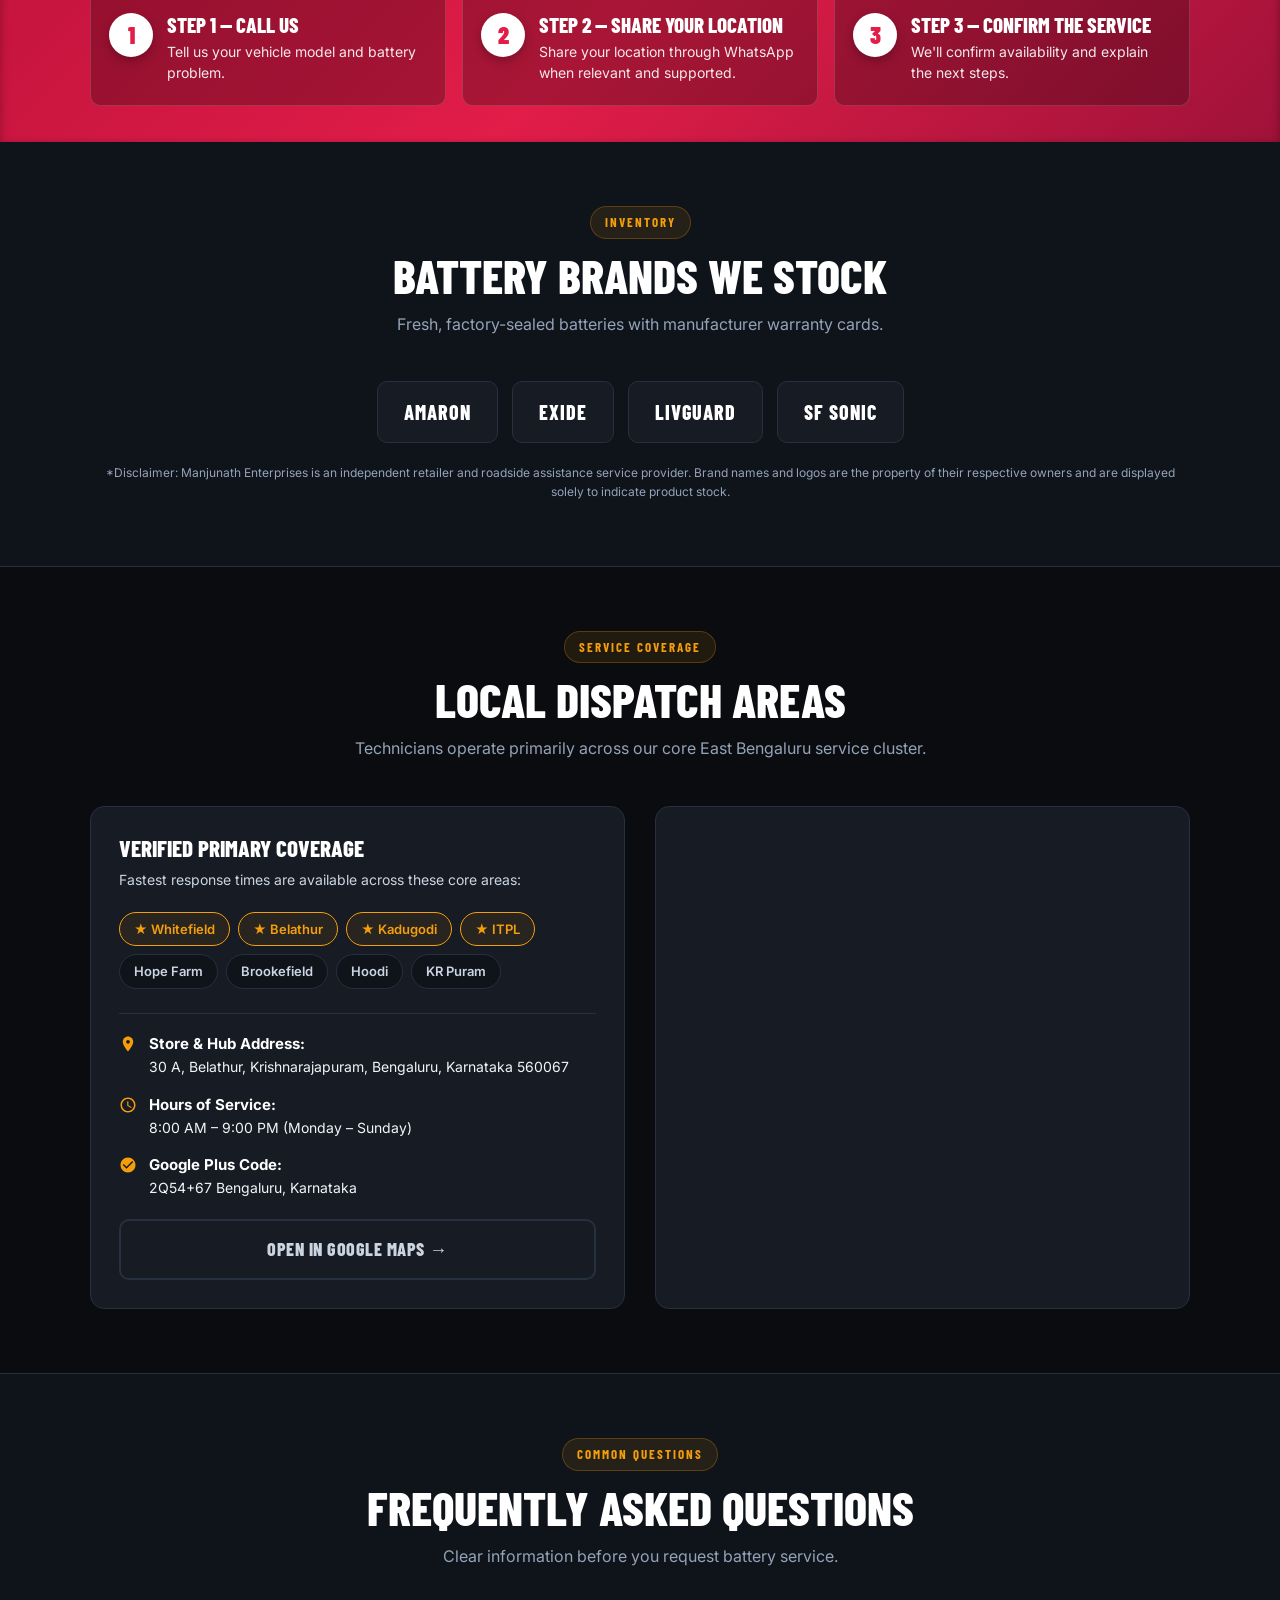
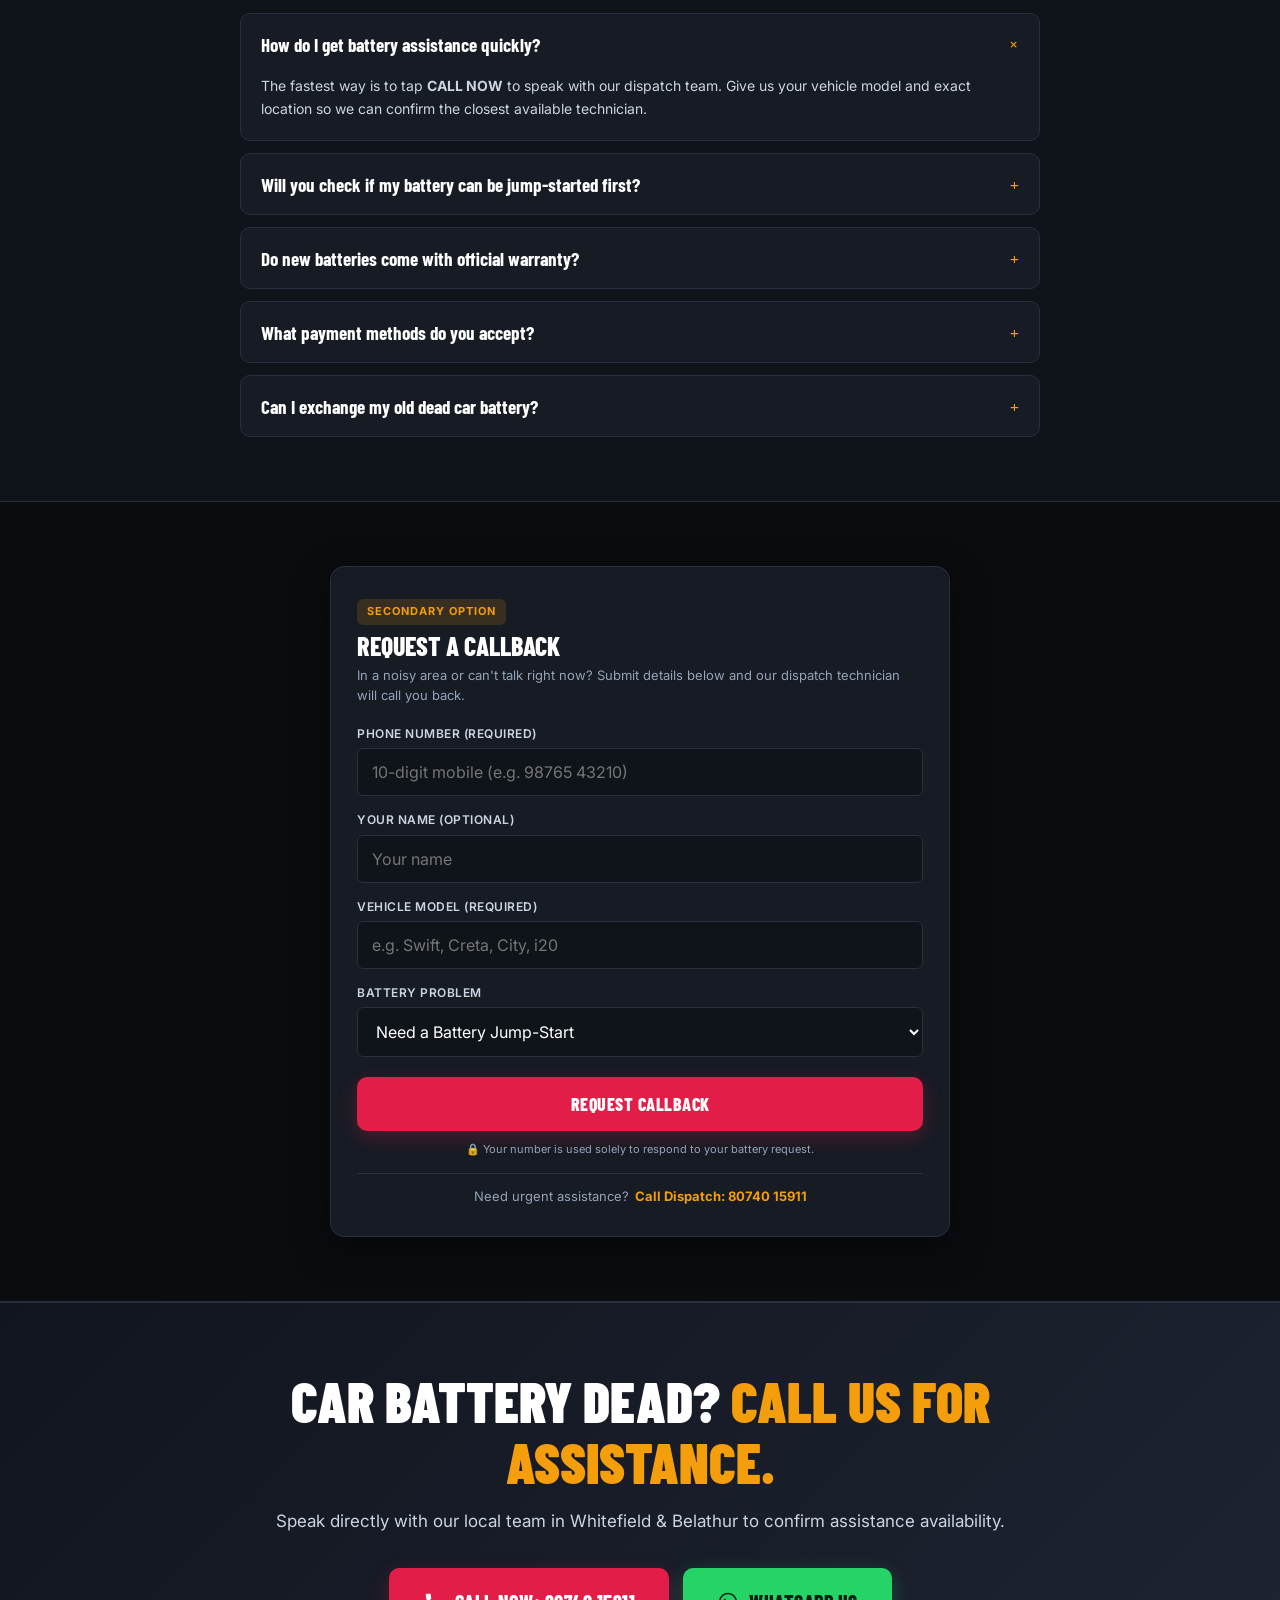
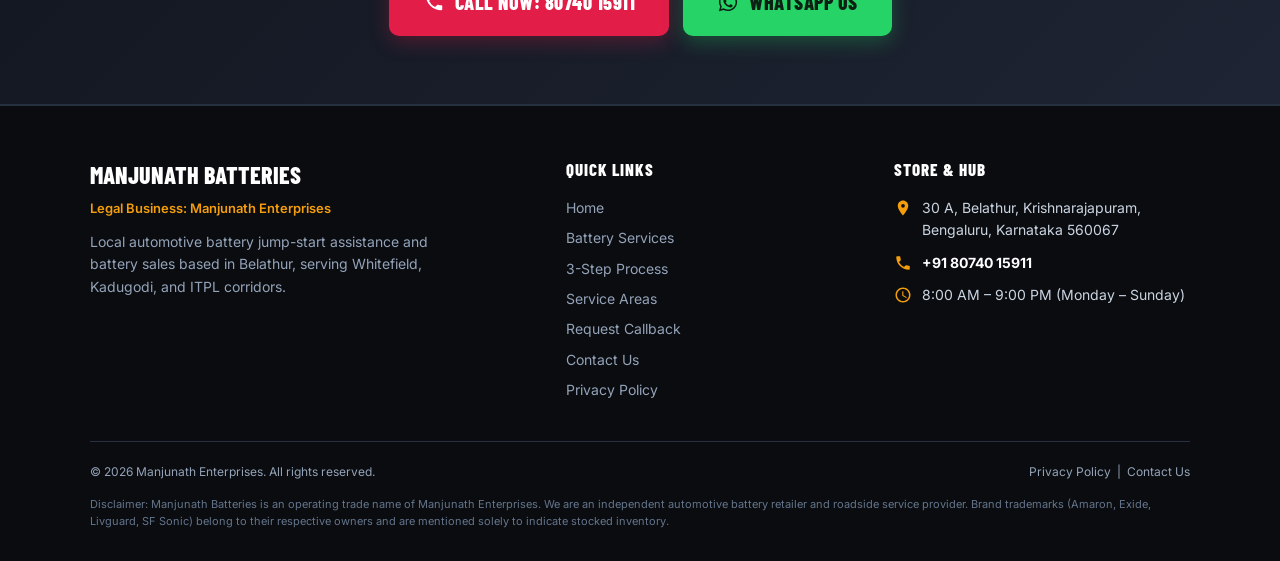
==== commit 780561e3: "feat(cro): optimize header phone CTA with prominent CALL NOW affordance, unify Manjunath Batteries b" ====
--- a/index.html
+++ b/index.html
@@ -141,7 +141,7 @@
     <div class="container header-container">
       <a href="index.html" class="brand-wrapper" aria-label="Manjunath Batteries — Home">
         <span class="brand-title">MANJUNATH <span>BATTERIES</span></span>
-        <span class="brand-subtitle">JumpStart Experts — A Unit of Manjunath Enterprises</span>
+        <span class="brand-subtitle">Car Battery Jump-Start &amp; Replacement Assistance</span>
       </a>
 
       <nav class="header-nav" aria-label="Main Navigation">
@@ -159,11 +159,16 @@
            data-track="call_click" 
            data-cta-location="header" 
            data-cta-type="phone" 
-           aria-label="Call 80740 15911">
-          <svg width="18" height="18" viewBox="0 0 24 24" fill="currentColor" aria-hidden="true">
-            <path d="M6.62 10.79a15.053 15.053 0 006.59 6.59l2.2-2.2c.27-.27.67-.36 1.02-.24 1.12.37 2.33.57 3.57.57.55 0 1 .45 1 1V20c0 .55-.45 1-1 1-9.39 0-17-7.61-17-17 0-.55.45-1 1-1h3.5c.55 0 1 .45 1 1 0 1.25.2 2.45.57 3.57.11.35.03.74-.25 1.02l-2.2 2.2z"/>
-          </svg>
-          <span>80740 15911</span>
+           aria-label="Call Now: 80740 15911">
+          <div class="header-phone-icon-box" aria-hidden="true">
+            <svg width="18" height="18" viewBox="0 0 24 24" fill="currentColor">
+              <path d="M6.62 10.79a15.053 15.053 0 006.59 6.59l2.2-2.2c.27-.27.67-.36 1.02-.24 1.12.37 2.33.57 3.57.57.55 0 1 .45 1 1V20c0 .55-.45 1-1 1-9.39 0-17-7.61-17-17 0-.55.45-1 1-1h3.5c.55 0 1 .45 1 1 0 1.25.2 2.45.57 3.57.11.35.03.74-.25 1.02l-2.2 2.2z"/>
+            </svg>
+          </div>
+          <div class="header-phone-content">
+            <span class="header-phone-action">CALL NOW</span>
+            <span class="header-phone-digits">80740 15911</span>
+          </div>
         </a>
       </div>
     </div>
--- a/css/styles.css
+++ b/css/styles.css
@@ -212,23 +212,125 @@
 .header-phone-btn {
   display: inline-flex;
   align-items: center;
-  gap: 8px;
+  gap: 10px;
   background-color: var(--red-alert);
   color: #fff;
-  font-family: var(--font-display);
-  font-size: 17px;
-  font-weight: 800;
-  text-transform: uppercase;
-  letter-spacing: 0.5px;
-  padding: 8px 18px;
+  padding: 6px 16px;
   border-radius: var(--radius-sm);
-  transition: background-color var(--transition-fast), transform var(--transition-fast);
+  transition: all var(--transition-fast);
   box-shadow: 0 4px 14px var(--red-glow);
+  text-decoration: none;
+  touch-action: manipulation;
+  border: 1px solid rgba(255, 255, 255, 0.15);
 }
 
 .header-phone-btn:hover {
   background-color: var(--red-hover);
   transform: translateY(-1px);
+  box-shadow: 0 6px 18px var(--red-glow);
+}
+
+.header-phone-btn:focus-visible {
+  outline: 3px solid var(--amber-alert);
+  outline-offset: 2px;
+}
+
+.header-phone-icon-box {
+  display: flex;
+  align-items: center;
+  justify-content: center;
+  width: 30px;
+  height: 30px;
+  border-radius: 50%;
+  background: rgba(0, 0, 0, 0.25);
+  color: #fff;
+  flex-shrink: 0;
+}
+
+.header-phone-content {
+  display: flex;
+  flex-direction: column;
+  line-height: 1.1;
+  text-align: left;
+}
+
+.header-phone-action {
+  font-family: var(--font-display);
+  font-size: 11px;
+  font-weight: 800;
+  letter-spacing: 1px;
+  text-transform: uppercase;
+  color: #fef08a; /* High contrast gold/yellow for instant readability */
+}
+
+.header-phone-digits {
+  font-family: var(--font-display);
+  font-size: 17px;
+  font-weight: 900;
+  letter-spacing: 0.5px;
+  color: #ffffff;
+}
+
+/* Mobile Header Refinement for 320px–600px */
+@media (max-width: 600px) {
+  .site-header {
+    padding: 8px 0;
+  }
+
+  .header-container {
+    gap: 8px;
+  }
+
+  .brand-title {
+    font-size: 20px;
+  }
+
+  .brand-subtitle {
+    font-size: 10px;
+    letter-spacing: 0.5px;
+  }
+
+  .header-phone-btn {
+    padding: 6px 10px;
+    gap: 8px;
+  }
+
+  .header-phone-icon-box {
+    width: 26px;
+    height: 26px;
+  }
+
+  .header-phone-icon-box svg {
+    width: 14px;
+    height: 14px;
+  }
+
+  .header-phone-action {
+    font-size: 10px;
+  }
+
+  .header-phone-digits {
+    font-size: 15px;
+  }
+}
+
+@media (max-width: 375px) {
+  .brand-title {
+    font-size: 18px;
+  }
+
+  .brand-subtitle {
+    display: none; /* Hide subtitle on ultra-narrow 320px–375px screens to ensure 1-line header */
+  }
+
+  .header-phone-btn {
+    padding: 5px 8px;
+    gap: 6px;
+  }
+
+  .header-phone-digits {
+    font-size: 14px;
+  }
 }
 
 /* ==========================================================================
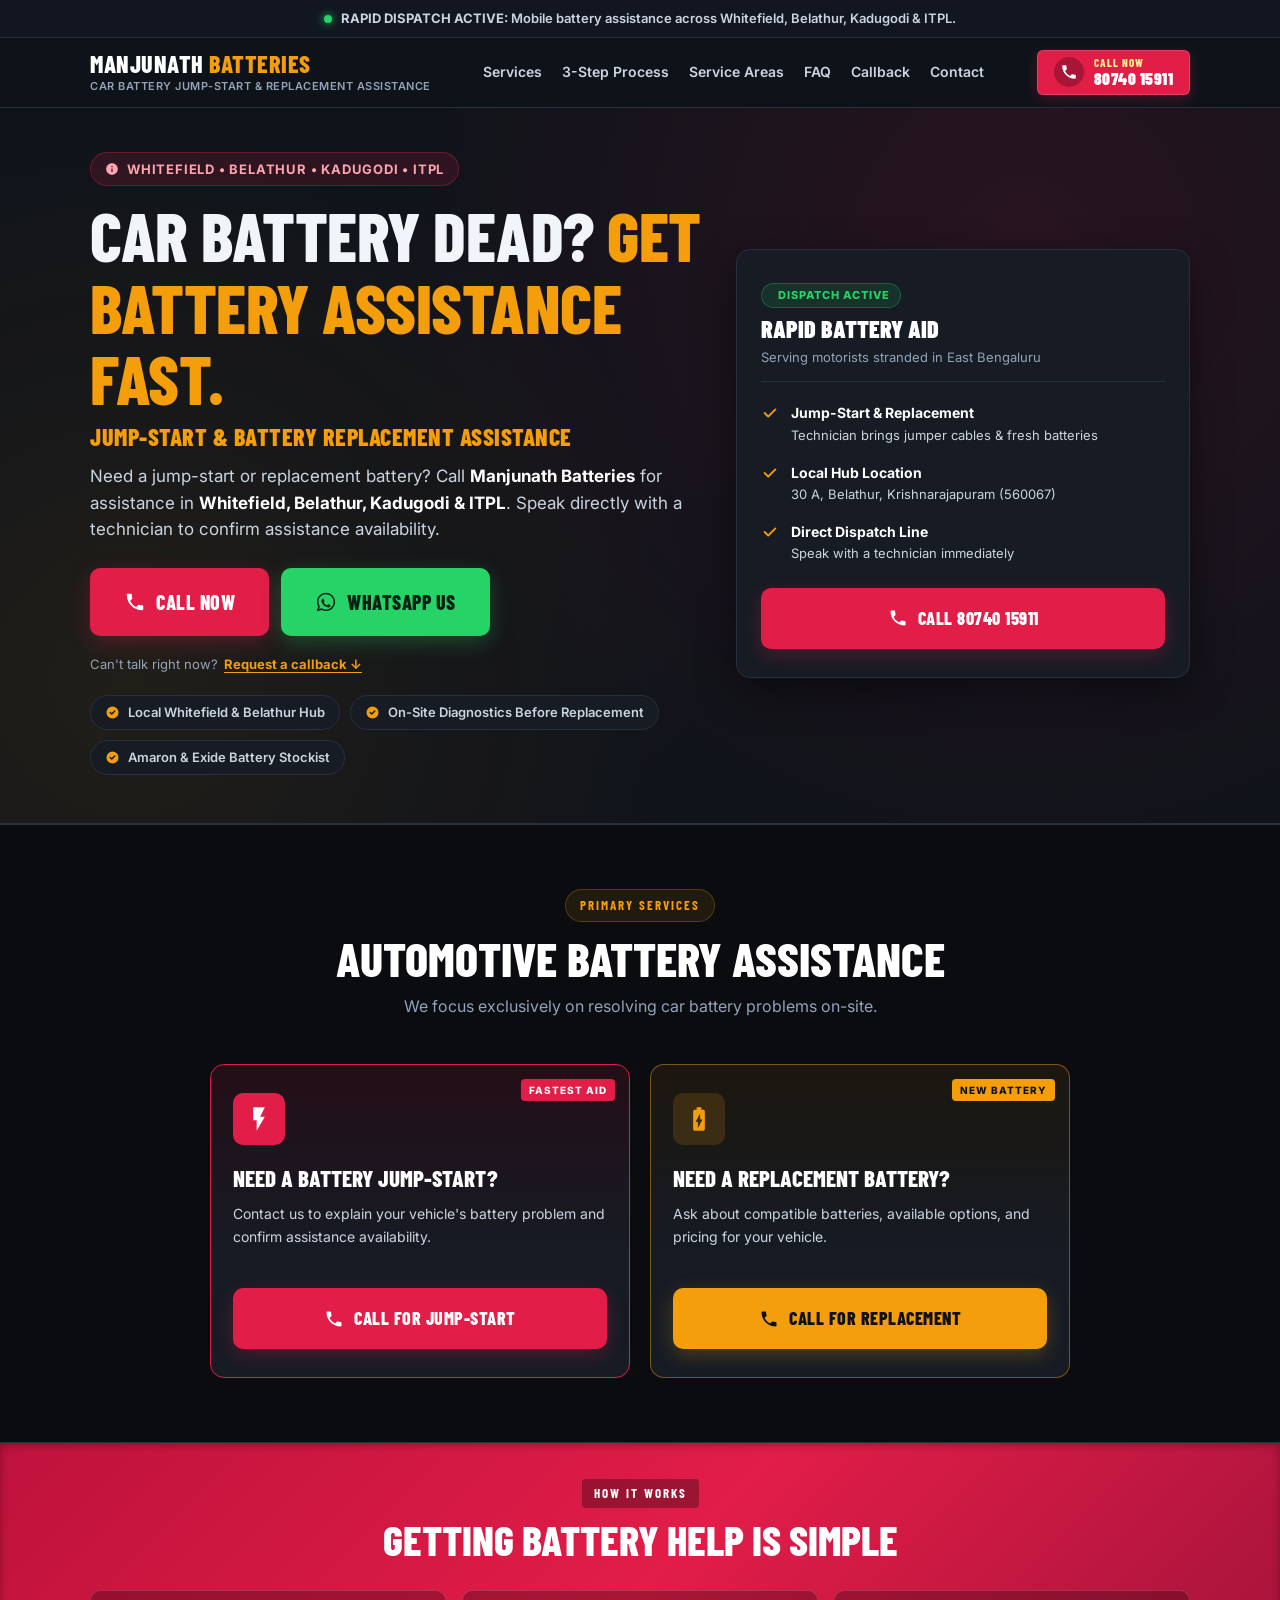
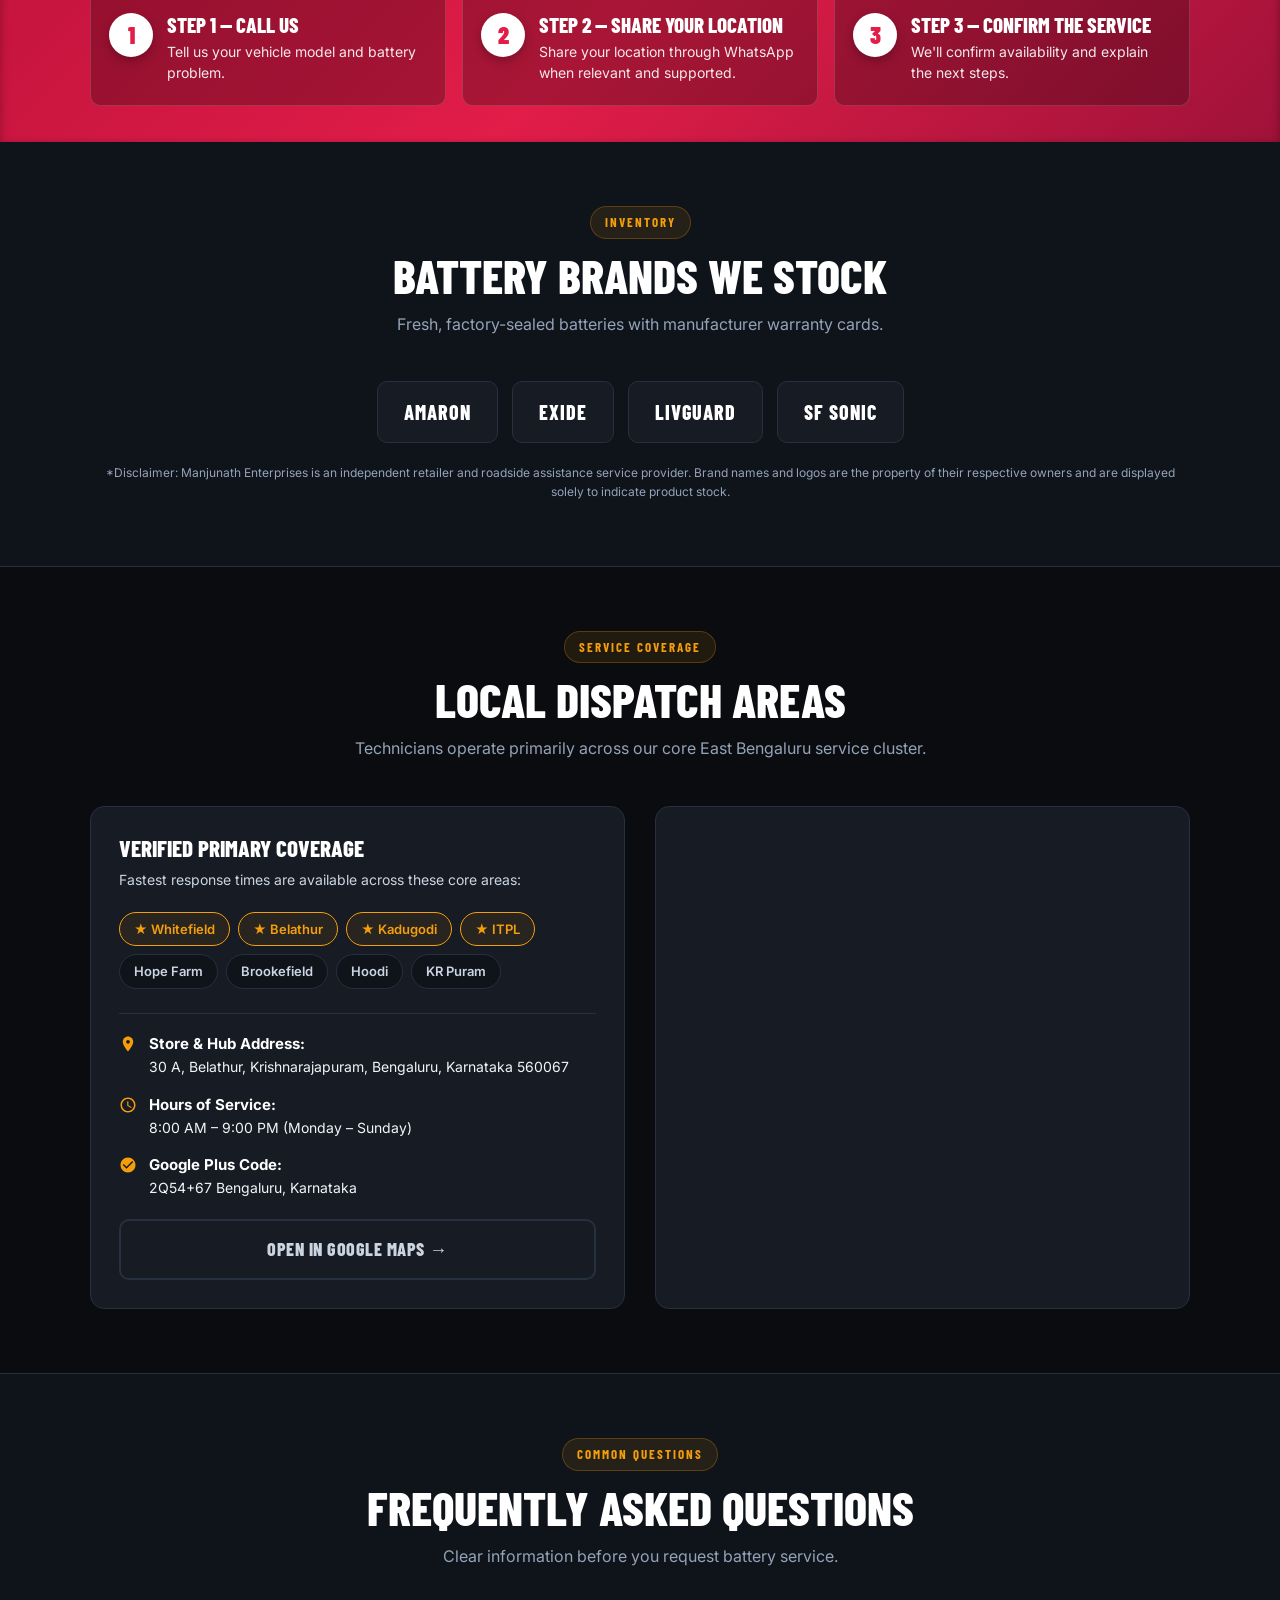
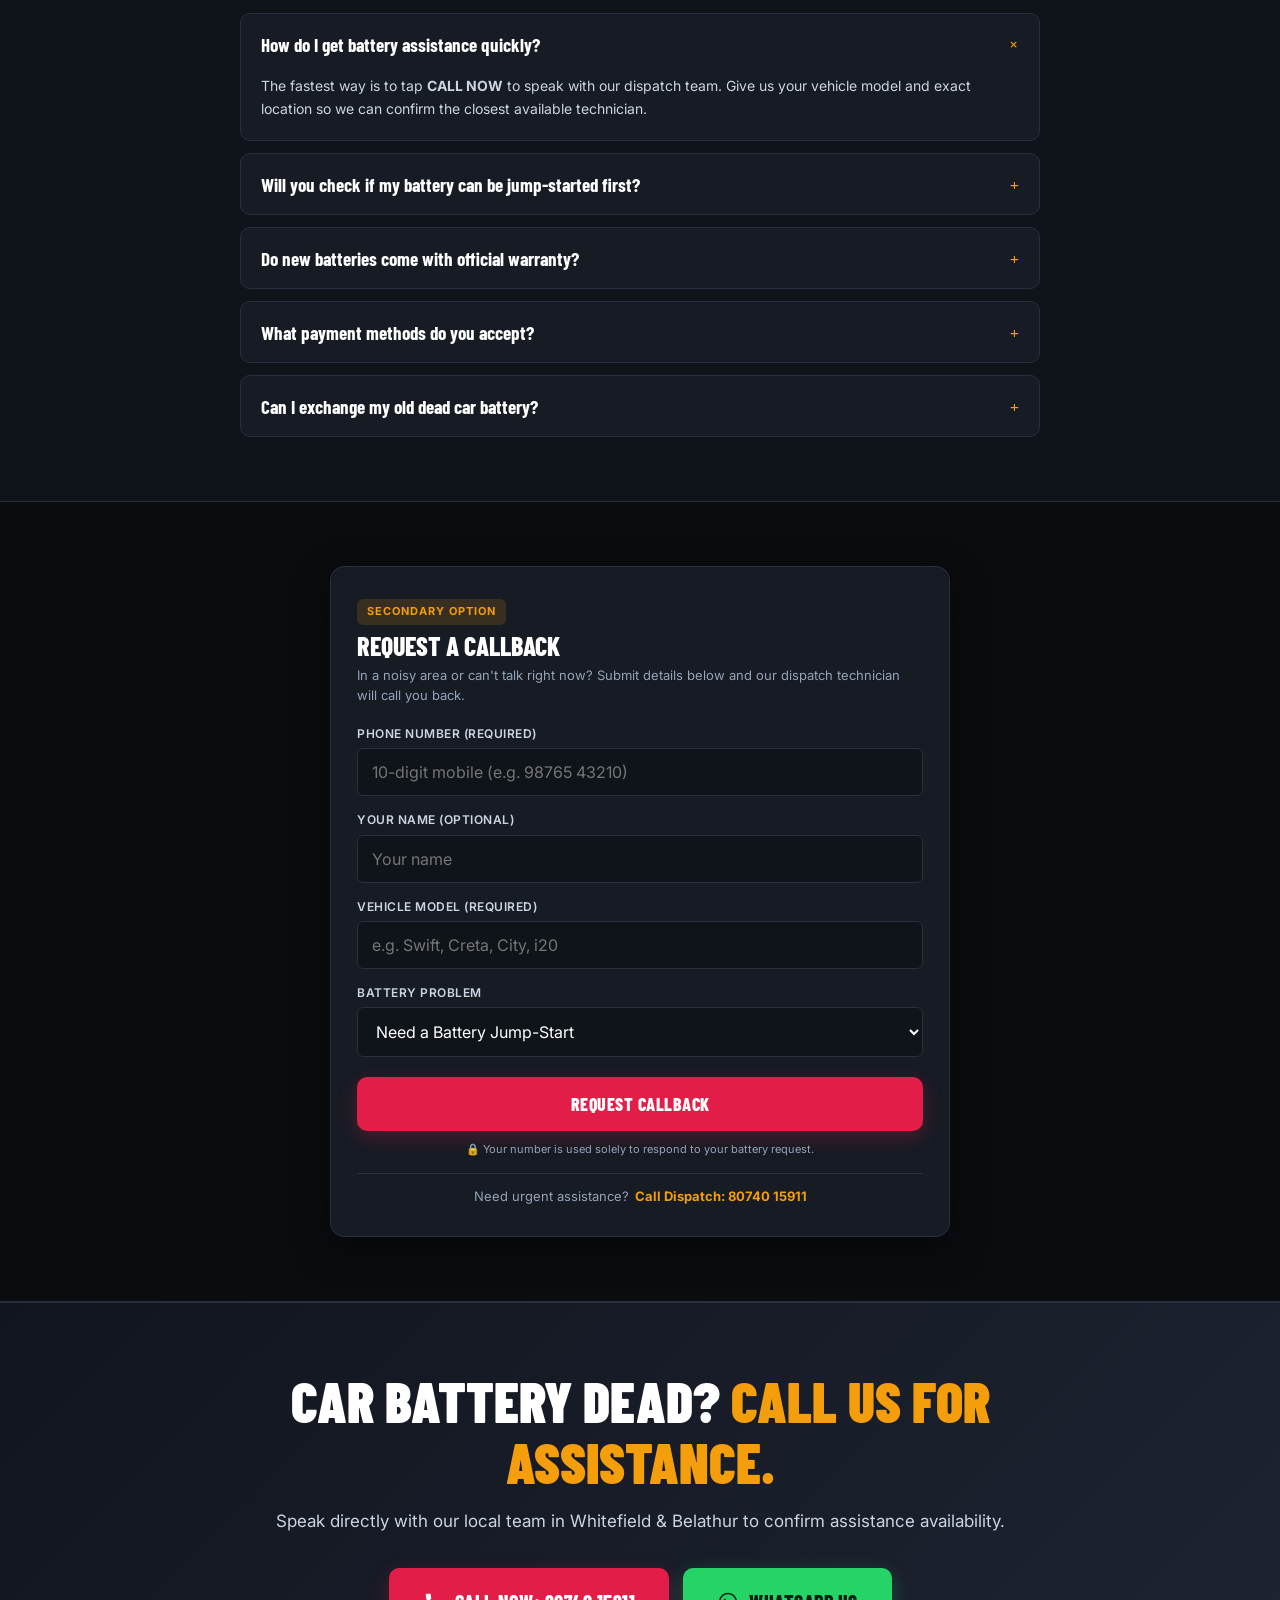
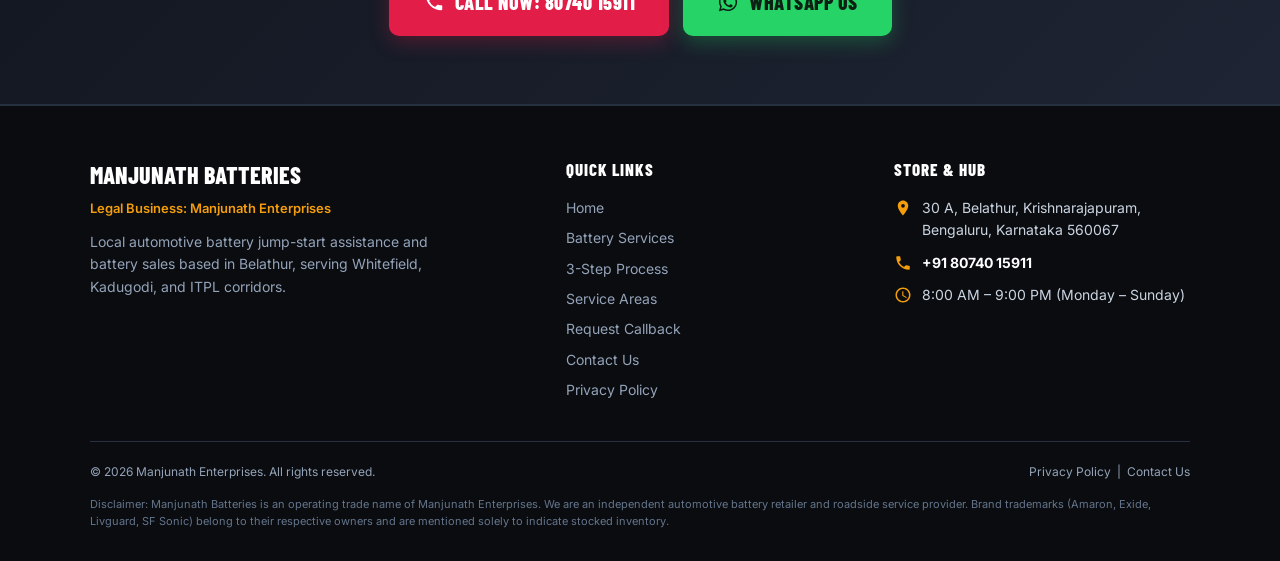
==== commit 56a74976: "fix(mobile-ux & callback): optimize mobile header spacing (320px-430px), add loading spinner, and en" ====
--- a/index.html
+++ b/index.html
@@ -576,7 +576,7 @@
             <form name="callback-request" method="POST" action="/api/callback" data-netlify="true" netlify-honeypot="bot-field" class="emergency-lead-form">
               <input type="hidden" name="form-name" value="callback-request">
               <p class="sr-only">
-                <label>Anti-bot honeypot: <input name="bot-field"></label>
+                <label>Anti-bot honeypot: <input name="bot-field" tabindex="-1" autocomplete="off"></label>
               </p>
 
               <div class="form-group">
@@ -586,7 +586,7 @@
                        name="phone" 
                        class="form-input" 
                        placeholder="10-digit mobile (e.g. 98765 43210)" 
-                       pattern="[0-9]{10}" 
+                       pattern="[\+]?[0-9\s\-]{10,15}" 
                        inputmode="tel" 
                        autocomplete="tel" 
                        title="Please enter a valid 10-digit mobile number" 
--- a/css/styles.css
+++ b/css/styles.css
@@ -156,6 +156,9 @@
 .brand-wrapper {
   display: flex;
   flex-direction: column;
+  justify-content: center;
+  min-width: 0;
+  text-decoration: none;
 }
 
 .brand-title {
@@ -166,6 +169,7 @@
   text-transform: uppercase;
   color: var(--text-white);
   line-height: 1.1;
+  white-space: nowrap;
 }
 
 .brand-title span {
@@ -173,11 +177,14 @@
 }
 
 .brand-subtitle {
+  font-family: var(--font-body);
   font-size: 11px;
   font-weight: 600;
-  color: var(--text-muted);
-  text-transform: uppercase;
-  letter-spacing: 1px;
+  color: #94a3b8;
+  text-transform: uppercase;
+  letter-spacing: 0.5px;
+  line-height: 1.25;
+  margin-top: 2px;
 }
 
 .header-nav {
@@ -271,28 +278,48 @@
   color: #ffffff;
 }
 
-/* Mobile Header Refinement for 320px–600px */
+/* ==========================================================================
+   Mobile Header Responsive Design (320px – 600px)
+   Maintains MANJUNATH BATTERIES brand prominence, clean 2-line subtitle,
+   and prevents squeeze/collision with right-side CALL NOW button.
+   ========================================================================== */
 @media (max-width: 600px) {
   .site-header {
-    padding: 8px 0;
+    padding: 7px 0;
   }
 
   .header-container {
     gap: 8px;
+    padding: 0 12px;
+  }
+
+  .brand-wrapper {
+    flex: 1 1 auto;
+    min-width: 0;
   }
 
   .brand-title {
-    font-size: 20px;
+    font-size: 19px;
+    letter-spacing: 0.3px;
+    line-height: 1.05;
   }
 
   .brand-subtitle {
-    font-size: 10px;
-    letter-spacing: 0.5px;
+    font-size: 8.5px;
+    letter-spacing: 0.2px;
+    line-height: 1.2;
+    margin-top: 2px;
+    color: #94a3b8;
+    display: block;
+    max-width: 220px;
+    white-space: normal;
   }
 
   .header-phone-btn {
+    flex-shrink: 0;
     padding: 6px 10px;
-    gap: 8px;
+    gap: 7px;
+    min-height: 40px;
   }
 
   .header-phone-icon-box {
@@ -306,21 +333,33 @@
   }
 
   .header-phone-action {
-    font-size: 10px;
+    font-size: 9.5px;
+    letter-spacing: 0.5px;
   }
 
   .header-phone-digits {
-    font-size: 15px;
-  }
-}
-
-@media (max-width: 375px) {
+    font-size: 14.5px;
+    letter-spacing: 0.3px;
+  }
+}
+
+/* 390px (iPhone 12/13/14/15/16) & 375px (iPhone SE/6/7/8/Mini) */
+@media (max-width: 390px) {
+  .header-container {
+    gap: 7px;
+    padding: 0 10px;
+  }
+
   .brand-title {
-    font-size: 18px;
+    font-size: 17.5px;
+    letter-spacing: 0.2px;
   }
 
   .brand-subtitle {
-    display: none; /* Hide subtitle on ultra-narrow 320px–375px screens to ensure 1-line header */
+    font-size: 8px;
+    letter-spacing: 0.15px;
+    line-height: 1.15;
+    max-width: 195px;
   }
 
   .header-phone-btn {
@@ -328,9 +367,107 @@
     gap: 6px;
   }
 
+  .header-phone-icon-box {
+    width: 24px;
+    height: 24px;
+  }
+
   .header-phone-digits {
-    font-size: 14px;
-  }
+    font-size: 13.5px;
+  }
+}
+
+/* 360px (Standard Android / Samsung Galaxy) */
+@media (max-width: 360px) {
+  .header-container {
+    gap: 6px;
+    padding: 0 8px;
+  }
+
+  .brand-title {
+    font-size: 16.5px;
+    letter-spacing: 0.2px;
+  }
+
+  .brand-subtitle {
+    font-size: 7.5px;
+    letter-spacing: 0.1px;
+    line-height: 1.12;
+    max-width: 175px;
+  }
+
+  .header-phone-btn {
+    padding: 5px 7px;
+    gap: 5px;
+  }
+
+  .header-phone-icon-box {
+    width: 22px;
+    height: 22px;
+  }
+
+  .header-phone-action {
+    font-size: 9px;
+  }
+
+  .header-phone-digits {
+    font-size: 13px;
+  }
+}
+
+/* 320px (iPhone SE 1st Gen & Ultra-Narrow Devices) */
+@media (max-width: 330px) {
+  .header-container {
+    gap: 4px;
+    padding: 0 6px;
+  }
+
+  .brand-title {
+    font-size: 15px;
+    letter-spacing: 0.1px;
+  }
+
+  .brand-subtitle {
+    font-size: 6.8px;
+    letter-spacing: 0;
+    line-height: 1.1;
+    max-width: 155px;
+  }
+
+  .header-phone-btn {
+    padding: 4px 6px;
+    gap: 4px;
+  }
+
+  .header-phone-icon-box {
+    display: none; /* Hide icon box at <=330px to guarantee zero squeeze */
+  }
+
+  .header-phone-action {
+    font-size: 8.5px;
+    letter-spacing: 0.3px;
+  }
+
+  .header-phone-digits {
+    font-size: 12.5px;
+    letter-spacing: 0.2px;
+  }
+}
+
+.btn-spinner {
+  display: inline-block;
+  width: 14px;
+  height: 14px;
+  border: 2px solid rgba(255, 255, 255, 0.35);
+  border-radius: 50%;
+  border-top-color: #ffffff;
+  animation: btn-spin 0.7s linear infinite;
+  vertical-align: middle;
+  margin-right: 6px;
+}
+
+@keyframes btn-spin {
+  to { transform: rotate(360deg); }
 }
 
 /* ==========================================================================
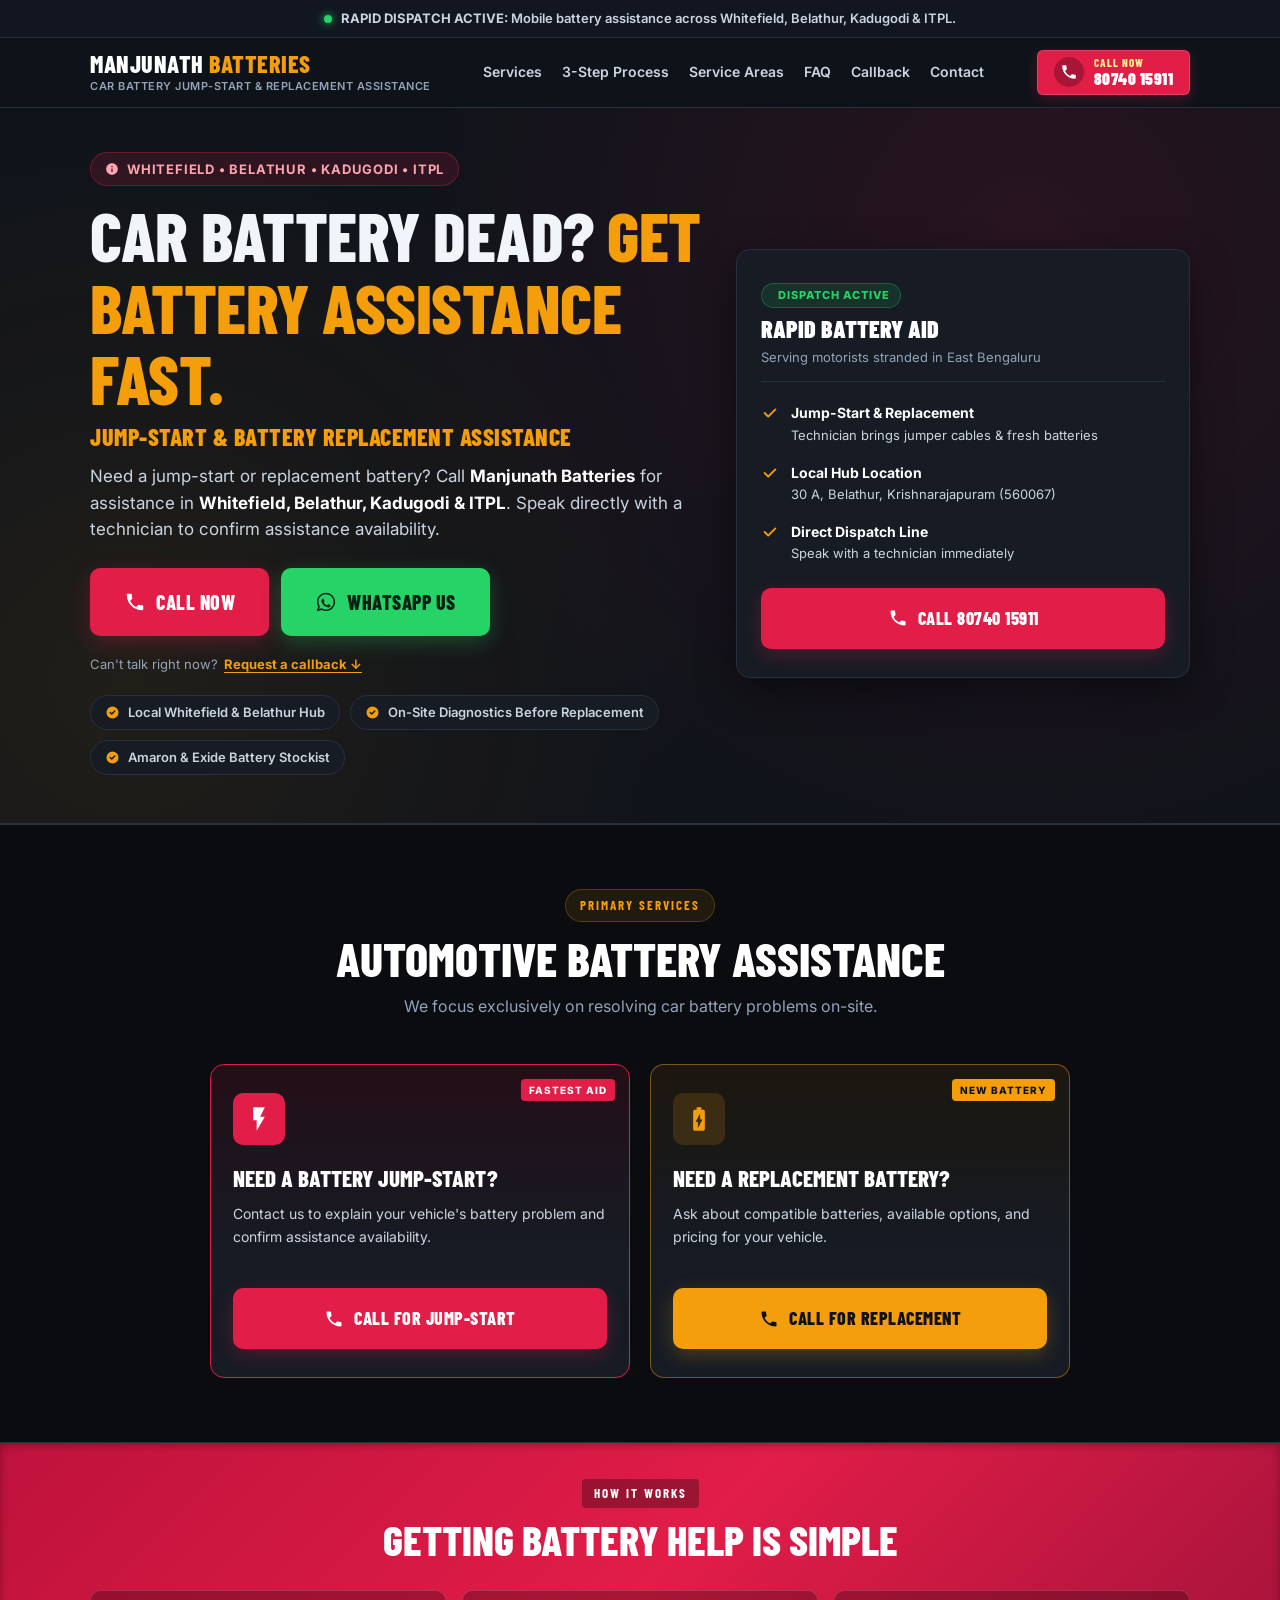
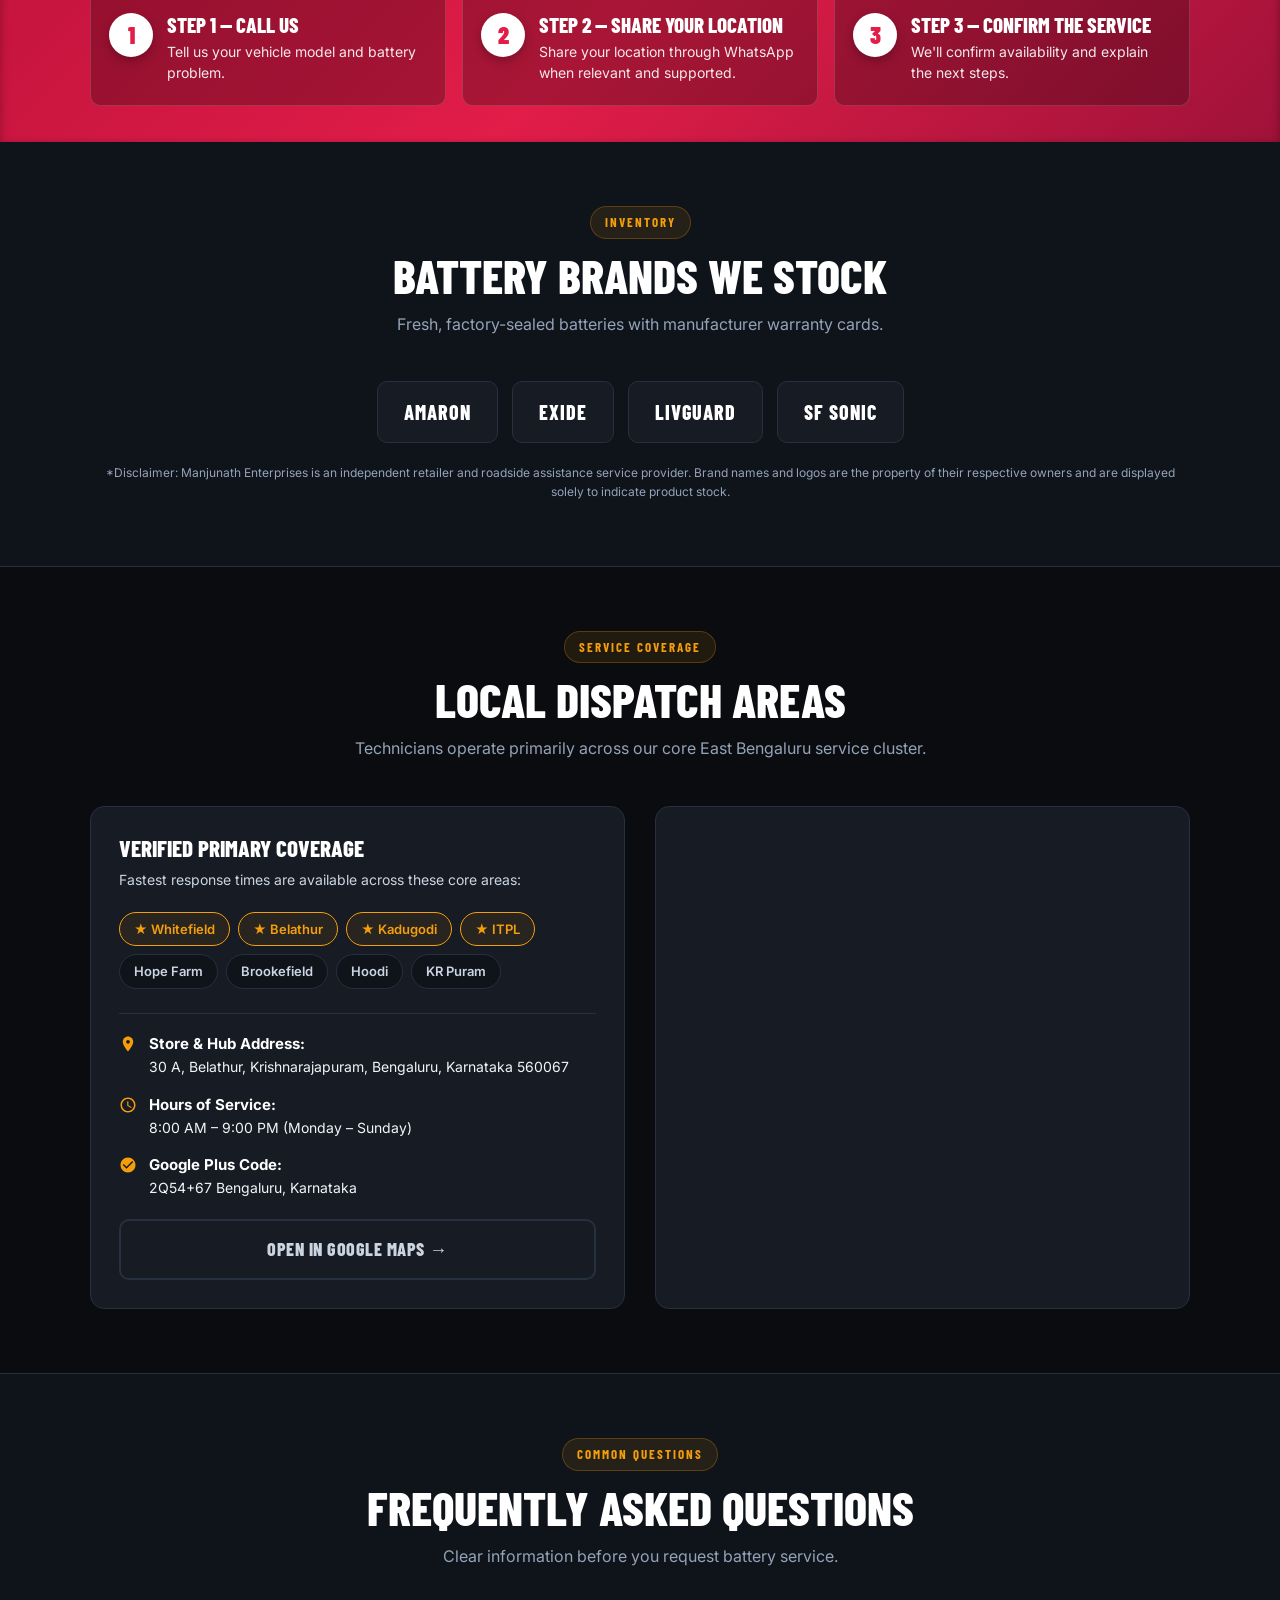
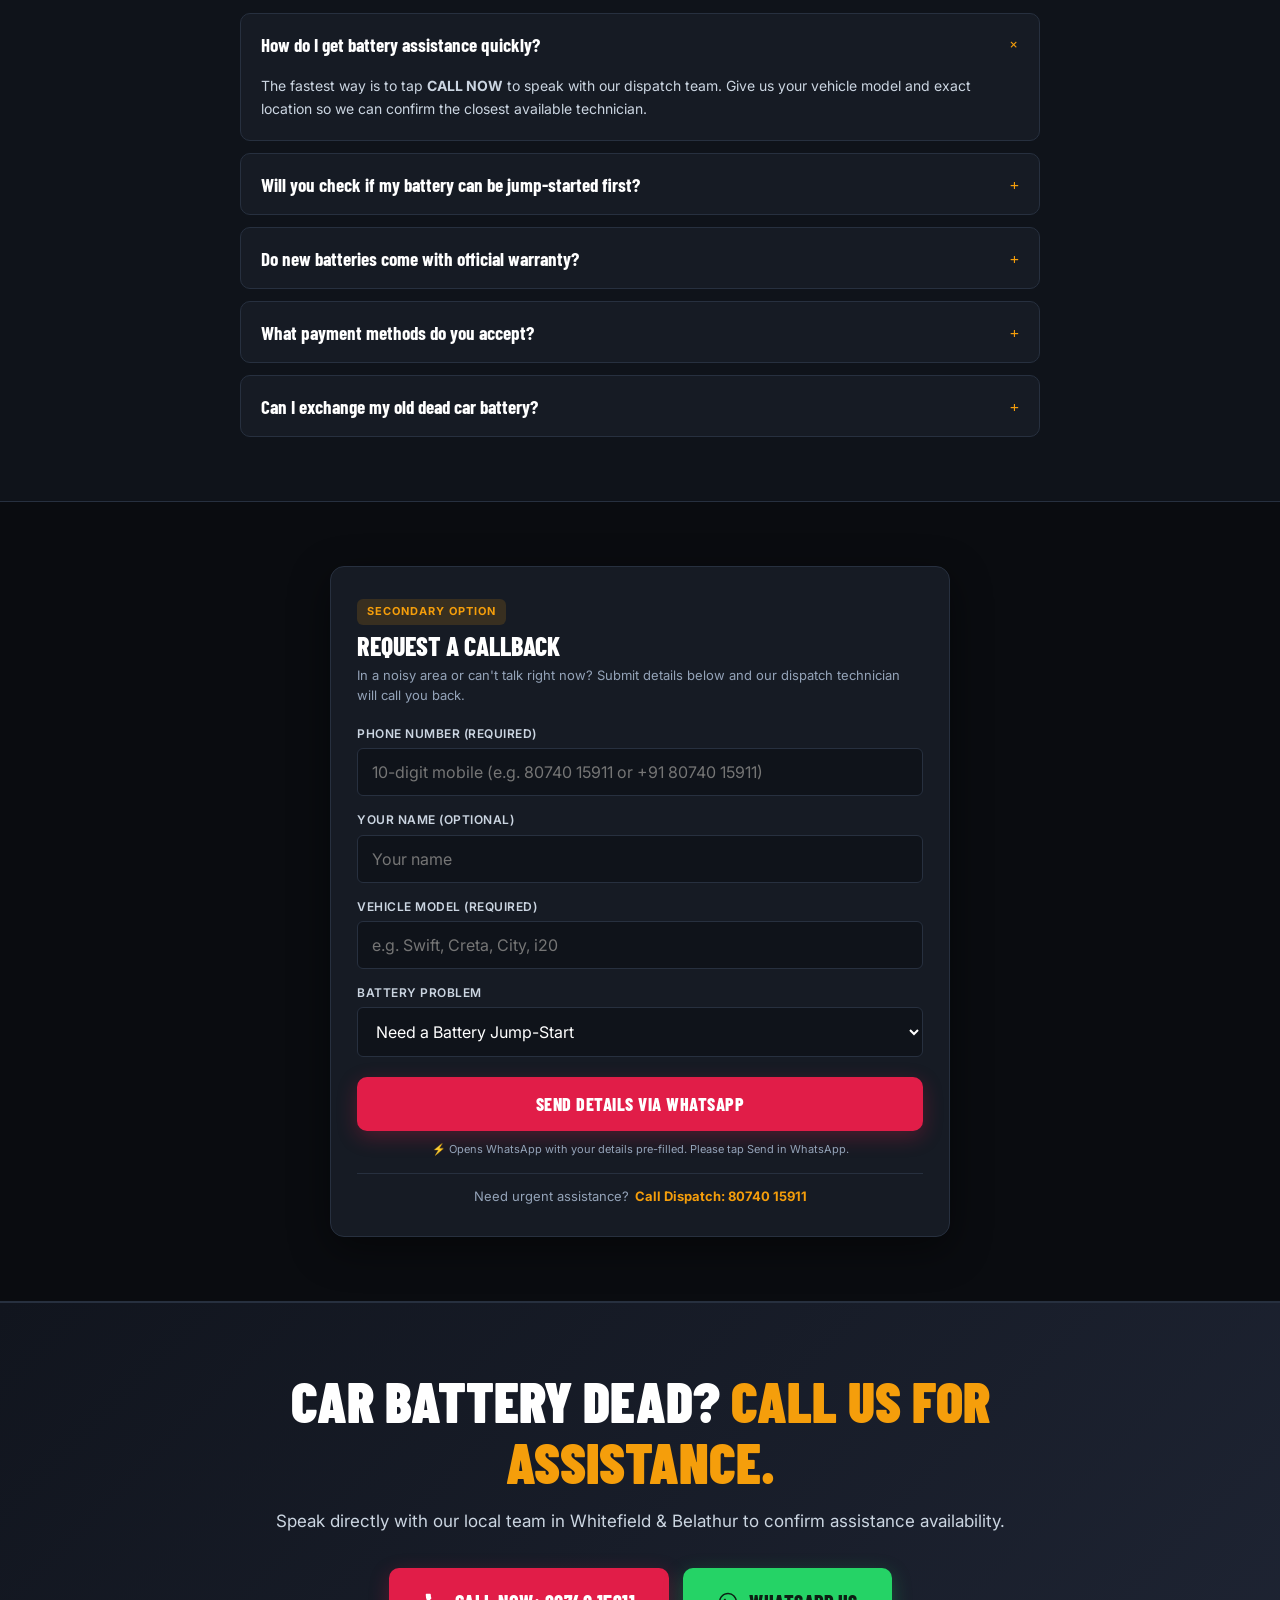
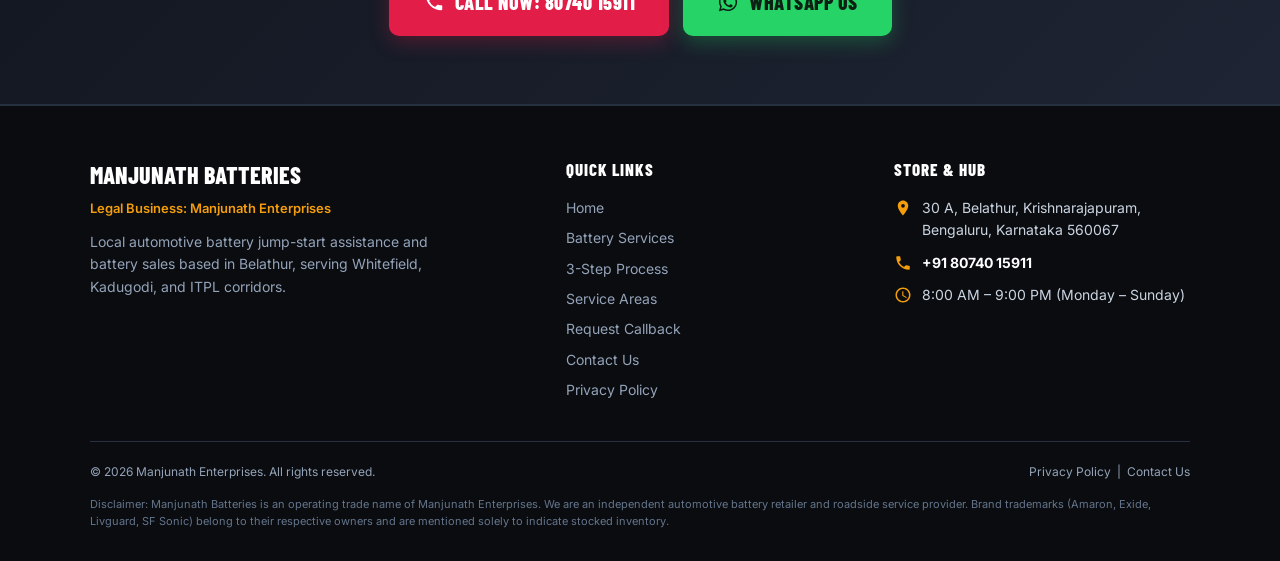
==== commit ac302d7e: "feat(cro): replace callback form with WhatsApp enquiry flow, fix Indian phone normalizer, and upgrad" ====
--- a/index.html
+++ b/index.html
@@ -573,7 +573,7 @@
               <p class="form-desc">In a noisy area or can't talk right now? Submit details below and our dispatch technician will call you back.</p>
             </div>
 
-            <form name="callback-request" method="POST" action="/api/callback" data-netlify="true" netlify-honeypot="bot-field" class="emergency-lead-form">
+            <form name="callback-request" method="POST" action="/api/callback" data-netlify="true" netlify-honeypot="bot-field" class="emergency-lead-form" novalidate>
               <input type="hidden" name="form-name" value="callback-request">
               <p class="sr-only">
                 <label>Anti-bot honeypot: <input name="bot-field" tabindex="-1" autocomplete="off"></label>
@@ -585,11 +585,9 @@
                        id="form-phone" 
                        name="phone" 
                        class="form-input" 
-                       placeholder="10-digit mobile (e.g. 98765 43210)" 
-                       pattern="[\+]?[0-9\s\-]{10,15}" 
+                       placeholder="10-digit mobile (e.g. 80740 15911 or +91 80740 15911)" 
                        inputmode="tel" 
                        autocomplete="tel" 
-                       title="Please enter a valid 10-digit mobile number" 
                        required>
               </div>
 
@@ -626,10 +624,10 @@
               </div>
 
               <button type="submit" class="btn btn-call form-submit-btn" data-track="form_submit" data-cta-location="callback_form">
-                REQUEST CALLBACK
+                SEND DETAILS VIA WHATSAPP
               </button>
 
-              <p class="form-note">🔒 Your number is used solely to respond to your battery request.</p>
+              <p class="form-note">⚡ Opens WhatsApp with your details pre-filled. Please tap Send in WhatsApp.</p>
 
               <!-- Immediate Call Fallback Prompt -->
               <div class="form-direct-call-prompt">
@@ -640,7 +638,24 @@
               </div>
             </form>
 
-            <!-- Inline Success State (Shown only on verified backend 200 OK) -->
+            <!-- WhatsApp Handoff State -->
+            <div class="form-whatsapp-alert" role="status" style="display: none;">
+              <div class="whatsapp-alert-header">
+                <svg width="24" height="24" viewBox="0 0 24 24" fill="currentColor" aria-hidden="true"><path d="M12.04 2c-5.46 0-9.91 4.45-9.91 9.91 0 1.75.46 3.45 1.32 4.95L2.05 22l5.25-1.38c1.45.79 3.08 1.21 4.74 1.21 5.46 0 9.91-4.45 9.91-9.91 0-2.65-1.03-5.14-2.9-7.01A9.816 9.816 0 0012.04 2m.01 1.67c2.2 0 4.26.86 5.82 2.42a8.225 8.225 0 012.41 5.83c0 4.54-3.7 8.24-8.24 8.24-1.48 0-2.93-.4-4.2-1.15l-.3-.18-3.12.82.83-3.04-.2-.31a8.196 8.196 0 01-1.26-4.38c0-4.54 3.7-8.24 8.24-8.24m4.52 11.59c-.25-.13-1.47-.72-1.7-.81-.23-.08-.39-.13-.56.13-.17.25-.64.81-.79.97-.14.17-.29.19-.54.06-.25-.13-1.05-.39-2-1.24-.74-.66-1.24-1.47-1.38-1.72-.15-.25-.02-.38.11-.51.11-.11.25-.29.37-.44.13-.15.17-.25.25-.42.08-.17.04-.31-.02-.44-.06-.13-.56-1.36-.77-1.86-.2-.49-.41-.42-.56-.43h-.48c-.16 0-.44.06-.66.31-.23.25-.87.85-.87 2.08s.89 2.41 1.01 2.58c.13.17 1.75 2.67 4.24 3.75.59.26 1.05.41 1.41.53.59.19 1.13.16 1.56.1.48-.07 1.47-.6 1.67-1.18.21-.58.21-1.07.15-1.18-.06-.11-.22-.17-.47-.3z"/></svg>
+                <h4>CONNECTING TO WHATSAPP...</h4>
+              </div>
+              <p>Your details have been pre-filled. <strong>Please tap "Send" in WhatsApp</strong> to deliver your message to Manjunath Batteries.</p>
+              <div class="whatsapp-alert-actions">
+                <a href="#" target="_blank" rel="noopener noreferrer" class="btn btn-wa wa-direct-link" style="width: 100%; margin-bottom: 8px;">
+                  TAP HERE IF WHATSAPP DIDN'T OPEN
+                </a>
+                <a href="tel:+918074015911" class="btn btn-call" data-track="call_click" data-cta-location="wa_alert_call_fallback" data-cta-type="phone" style="width: 100%;">
+                  OR CALL NOW: 80740 15911
+                </a>
+              </div>
+            </div>
+
+            <!-- Inline Success State -->
             <div class="form-success-alert" role="alert">
               <h4>REQUEST RECEIVED!</h4>
               <p>We have received your callback request. A technician will contact your number shortly.</p>
--- a/css/styles.css
+++ b/css/styles.css
@@ -280,46 +280,195 @@
 
 /* ==========================================================================
    Mobile Header Responsive Design (320px – 600px)
-   Maintains MANJUNATH BATTERIES brand prominence, clean 2-line subtitle,
-   and prevents squeeze/collision with right-side CALL NOW button.
+   Features intentional 2-line brand badge ("MANJUNATH" over "BATTERIES")
+   unlocking horizontal space for a large, prominent, high-converting CALL NOW CTA.
    ========================================================================== */
 @media (max-width: 600px) {
   .site-header {
-    padding: 7px 0;
-  }
-
+    padding: 8px 0;
+  }
+
+  .header-container {
+    display: flex;
+    align-items: center;
+    justify-content: space-between;
+    gap: 12px;
+    padding: 0 14px;
+  }
+
+  .brand-wrapper {
+    flex: 0 1 auto;
+    min-width: 0;
+    display: flex;
+    flex-direction: column;
+    justify-content: center;
+    text-decoration: none;
+  }
+
+  /* Two-line intentional brand lockup on mobile */
+  .brand-title {
+    display: flex;
+    flex-direction: column;
+    font-size: 19px;
+    font-weight: 900;
+    line-height: 1.0;
+    letter-spacing: 0.5px;
+    text-transform: uppercase;
+    color: #ffffff;
+  }
+
+  .brand-title span {
+    display: block;
+    color: var(--amber-alert);
+    font-size: 19px;
+    margin-top: 1px;
+    letter-spacing: 0.8px;
+  }
+
+  .brand-subtitle {
+    font-family: var(--font-body);
+    font-size: 8.5px;
+    font-weight: 600;
+    color: #94a3b8;
+    text-transform: uppercase;
+    letter-spacing: 0.3px;
+    line-height: 1.2;
+    margin-top: 3px;
+    max-width: 175px;
+    display: block;
+  }
+
+  /* Visually prominent, high-converting CALL NOW CTA */
+  .header-phone-btn {
+    display: inline-flex;
+    align-items: center;
+    gap: 9px;
+    background: linear-gradient(135deg, #e11d48 0%, #be123c 100%);
+    color: #ffffff;
+    padding: 7px 13px;
+    border-radius: var(--radius-sm);
+    border: 1.5px solid rgba(255, 255, 255, 0.25);
+    box-shadow: 0 4px 14px rgba(225, 29, 72, 0.45);
+    text-decoration: none;
+    touch-action: manipulation;
+    flex-shrink: 0;
+    min-height: 44px;
+    transition: all var(--transition-fast);
+  }
+
+  .header-phone-btn:hover {
+    background: linear-gradient(135deg, #f43f5e 0%, #e11d48 100%);
+    box-shadow: 0 6px 18px rgba(225, 29, 72, 0.6);
+    transform: translateY(-1px);
+  }
+
+  .header-phone-icon-box {
+    display: flex;
+    align-items: center;
+    justify-content: center;
+    width: 30px;
+    height: 30px;
+    border-radius: 50%;
+    background: rgba(0, 0, 0, 0.35);
+    color: #ffffff;
+    flex-shrink: 0;
+    border: 1px solid rgba(255, 255, 255, 0.2);
+  }
+
+  .header-phone-icon-box svg {
+    width: 16px;
+    height: 16px;
+  }
+
+  .header-phone-content {
+    display: flex;
+    flex-direction: column;
+    line-height: 1.05;
+    text-align: left;
+  }
+
+  .header-phone-action {
+    font-family: var(--font-display);
+    font-size: 10.5px;
+    font-weight: 800;
+    letter-spacing: 0.8px;
+    text-transform: uppercase;
+    color: #fef08a; /* High contrast gold/yellow for immediate recognition */
+  }
+
+  .header-phone-digits {
+    font-family: var(--font-display);
+    font-size: 16px;
+    font-weight: 900;
+    letter-spacing: 0.5px;
+    color: #ffffff;
+    white-space: nowrap;
+  }
+}
+
+/* 390px (iPhone 12/13/14/15/16) & 375px (iPhone SE 2/3 / iPhone Mini) */
+@media (max-width: 390px) {
+  .header-container {
+    gap: 10px;
+    padding: 0 12px;
+  }
+
+  .brand-title {
+    font-size: 18px;
+  }
+
+  .brand-title span {
+    font-size: 18px;
+  }
+
+  .brand-subtitle {
+    font-size: 8px;
+    max-width: 160px;
+  }
+
+  .header-phone-btn {
+    padding: 6px 11px;
+    gap: 8px;
+  }
+
+  .header-phone-icon-box {
+    width: 28px;
+    height: 28px;
+  }
+
+  .header-phone-icon-box svg {
+    width: 15px;
+    height: 15px;
+  }
+
+  .header-phone-digits {
+    font-size: 15.5px;
+  }
+}
+
+/* 360px (Standard Android / Samsung Galaxy) */
+@media (max-width: 360px) {
   .header-container {
     gap: 8px;
-    padding: 0 12px;
-  }
-
-  .brand-wrapper {
-    flex: 1 1 auto;
-    min-width: 0;
+    padding: 0 10px;
   }
 
   .brand-title {
-    font-size: 19px;
-    letter-spacing: 0.3px;
-    line-height: 1.05;
+    font-size: 17px;
+  }
+
+  .brand-title span {
+    font-size: 17px;
   }
 
   .brand-subtitle {
-    font-size: 8.5px;
-    letter-spacing: 0.2px;
-    line-height: 1.2;
-    margin-top: 2px;
-    color: #94a3b8;
-    display: block;
-    max-width: 220px;
-    white-space: normal;
+    font-size: 7.5px;
+    max-width: 145px;
   }
 
   .header-phone-btn {
-    flex-shrink: 0;
     padding: 6px 10px;
     gap: 7px;
-    min-height: 40px;
   }
 
   .header-phone-icon-box {
@@ -333,38 +482,38 @@
   }
 
   .header-phone-action {
-    font-size: 9.5px;
-    letter-spacing: 0.5px;
+    font-size: 10px;
   }
 
   .header-phone-digits {
     font-size: 14.5px;
-    letter-spacing: 0.3px;
-  }
-}
-
-/* 390px (iPhone 12/13/14/15/16) & 375px (iPhone SE/6/7/8/Mini) */
-@media (max-width: 390px) {
+  }
+}
+
+/* 320px (iPhone SE 1st Gen & Ultra-Narrow Devices) */
+@media (max-width: 330px) {
   .header-container {
-    gap: 7px;
-    padding: 0 10px;
+    gap: 6px;
+    padding: 0 8px;
   }
 
   .brand-title {
-    font-size: 17.5px;
-    letter-spacing: 0.2px;
+    font-size: 16px;
+  }
+
+  .brand-title span {
+    font-size: 16px;
   }
 
   .brand-subtitle {
-    font-size: 8px;
-    letter-spacing: 0.15px;
-    line-height: 1.15;
-    max-width: 195px;
+    font-size: 7px;
+    max-width: 135px;
   }
 
   .header-phone-btn {
     padding: 5px 8px;
     gap: 6px;
+    min-height: 40px;
   }
 
   .header-phone-icon-box {
@@ -372,85 +521,17 @@
     height: 24px;
   }
 
+  .header-phone-icon-box svg {
+    width: 13px;
+    height: 13px;
+  }
+
+  .header-phone-action {
+    font-size: 9px;
+  }
+
   .header-phone-digits {
     font-size: 13.5px;
-  }
-}
-
-/* 360px (Standard Android / Samsung Galaxy) */
-@media (max-width: 360px) {
-  .header-container {
-    gap: 6px;
-    padding: 0 8px;
-  }
-
-  .brand-title {
-    font-size: 16.5px;
-    letter-spacing: 0.2px;
-  }
-
-  .brand-subtitle {
-    font-size: 7.5px;
-    letter-spacing: 0.1px;
-    line-height: 1.12;
-    max-width: 175px;
-  }
-
-  .header-phone-btn {
-    padding: 5px 7px;
-    gap: 5px;
-  }
-
-  .header-phone-icon-box {
-    width: 22px;
-    height: 22px;
-  }
-
-  .header-phone-action {
-    font-size: 9px;
-  }
-
-  .header-phone-digits {
-    font-size: 13px;
-  }
-}
-
-/* 320px (iPhone SE 1st Gen & Ultra-Narrow Devices) */
-@media (max-width: 330px) {
-  .header-container {
-    gap: 4px;
-    padding: 0 6px;
-  }
-
-  .brand-title {
-    font-size: 15px;
-    letter-spacing: 0.1px;
-  }
-
-  .brand-subtitle {
-    font-size: 6.8px;
-    letter-spacing: 0;
-    line-height: 1.1;
-    max-width: 155px;
-  }
-
-  .header-phone-btn {
-    padding: 4px 6px;
-    gap: 4px;
-  }
-
-  .header-phone-icon-box {
-    display: none; /* Hide icon box at <=330px to guarantee zero squeeze */
-  }
-
-  .header-phone-action {
-    font-size: 8.5px;
-    letter-spacing: 0.3px;
-  }
-
-  .header-phone-digits {
-    font-size: 12.5px;
-    letter-spacing: 0.2px;
   }
 }
 
@@ -969,6 +1050,53 @@
   color: var(--text-secondary);
   line-height: 1.5;
   margin-bottom: 10px;
+}
+
+.form-whatsapp-alert {
+  display: none;
+  background: rgba(37, 211, 102, 0.12);
+  border: 1.5px solid var(--whatsapp-green);
+  border-radius: var(--radius-md);
+  padding: 18px;
+  text-align: center;
+  color: #fff;
+  margin-top: 14px;
+  box-shadow: 0 4px 20px rgba(37, 211, 102, 0.18);
+}
+
+.whatsapp-alert-header {
+  display: flex;
+  align-items: center;
+  justify-content: center;
+  gap: 8px;
+  margin-bottom: 8px;
+  color: var(--whatsapp-green);
+}
+
+.whatsapp-alert-header h4 {
+  font-family: var(--font-display);
+  font-size: 20px;
+  font-weight: 800;
+  color: var(--whatsapp-green);
+  text-transform: uppercase;
+  margin: 0;
+}
+
+.form-whatsapp-alert p {
+  font-size: 13.5px;
+  color: #e2e8f0;
+  line-height: 1.5;
+  margin-bottom: 14px;
+}
+
+.form-whatsapp-alert p strong {
+  color: #ffffff;
+}
+
+.whatsapp-alert-actions {
+  display: flex;
+  flex-direction: column;
+  gap: 8px;
 }
 
 /* ==========================================================================
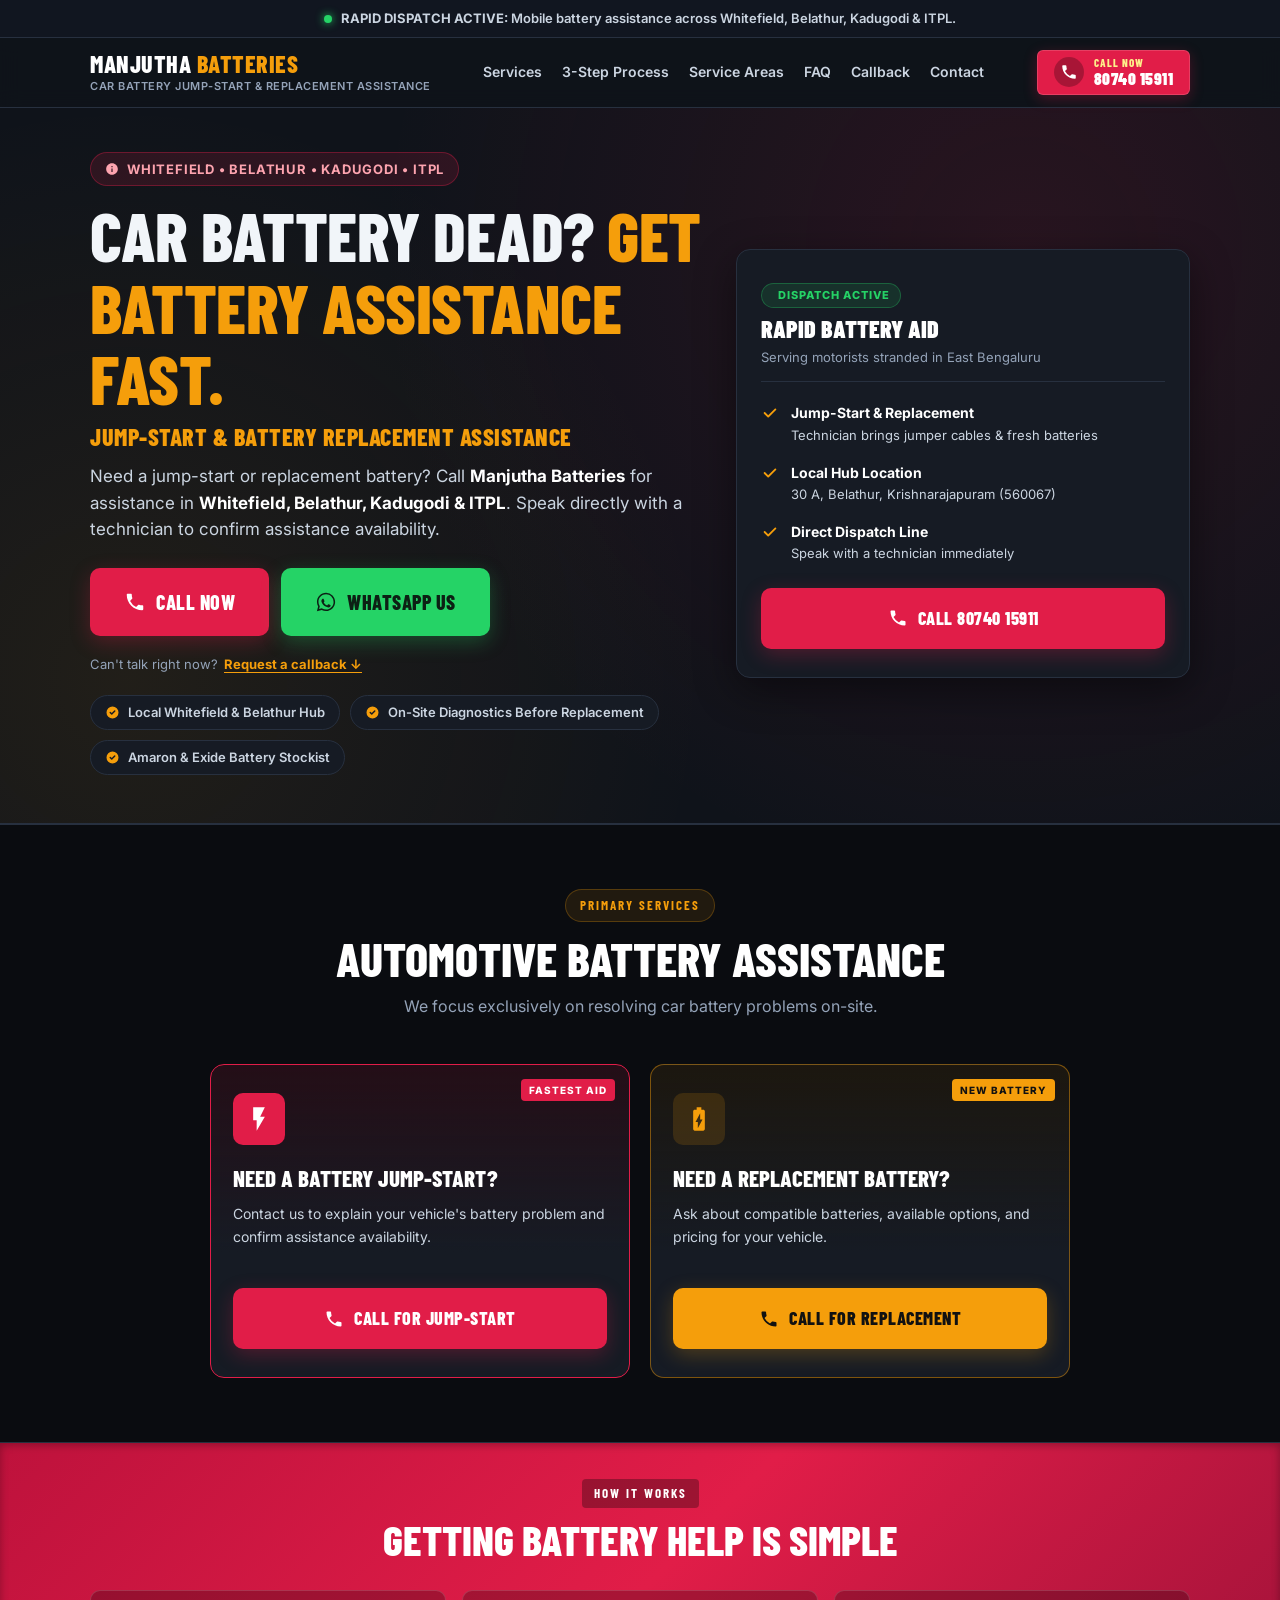
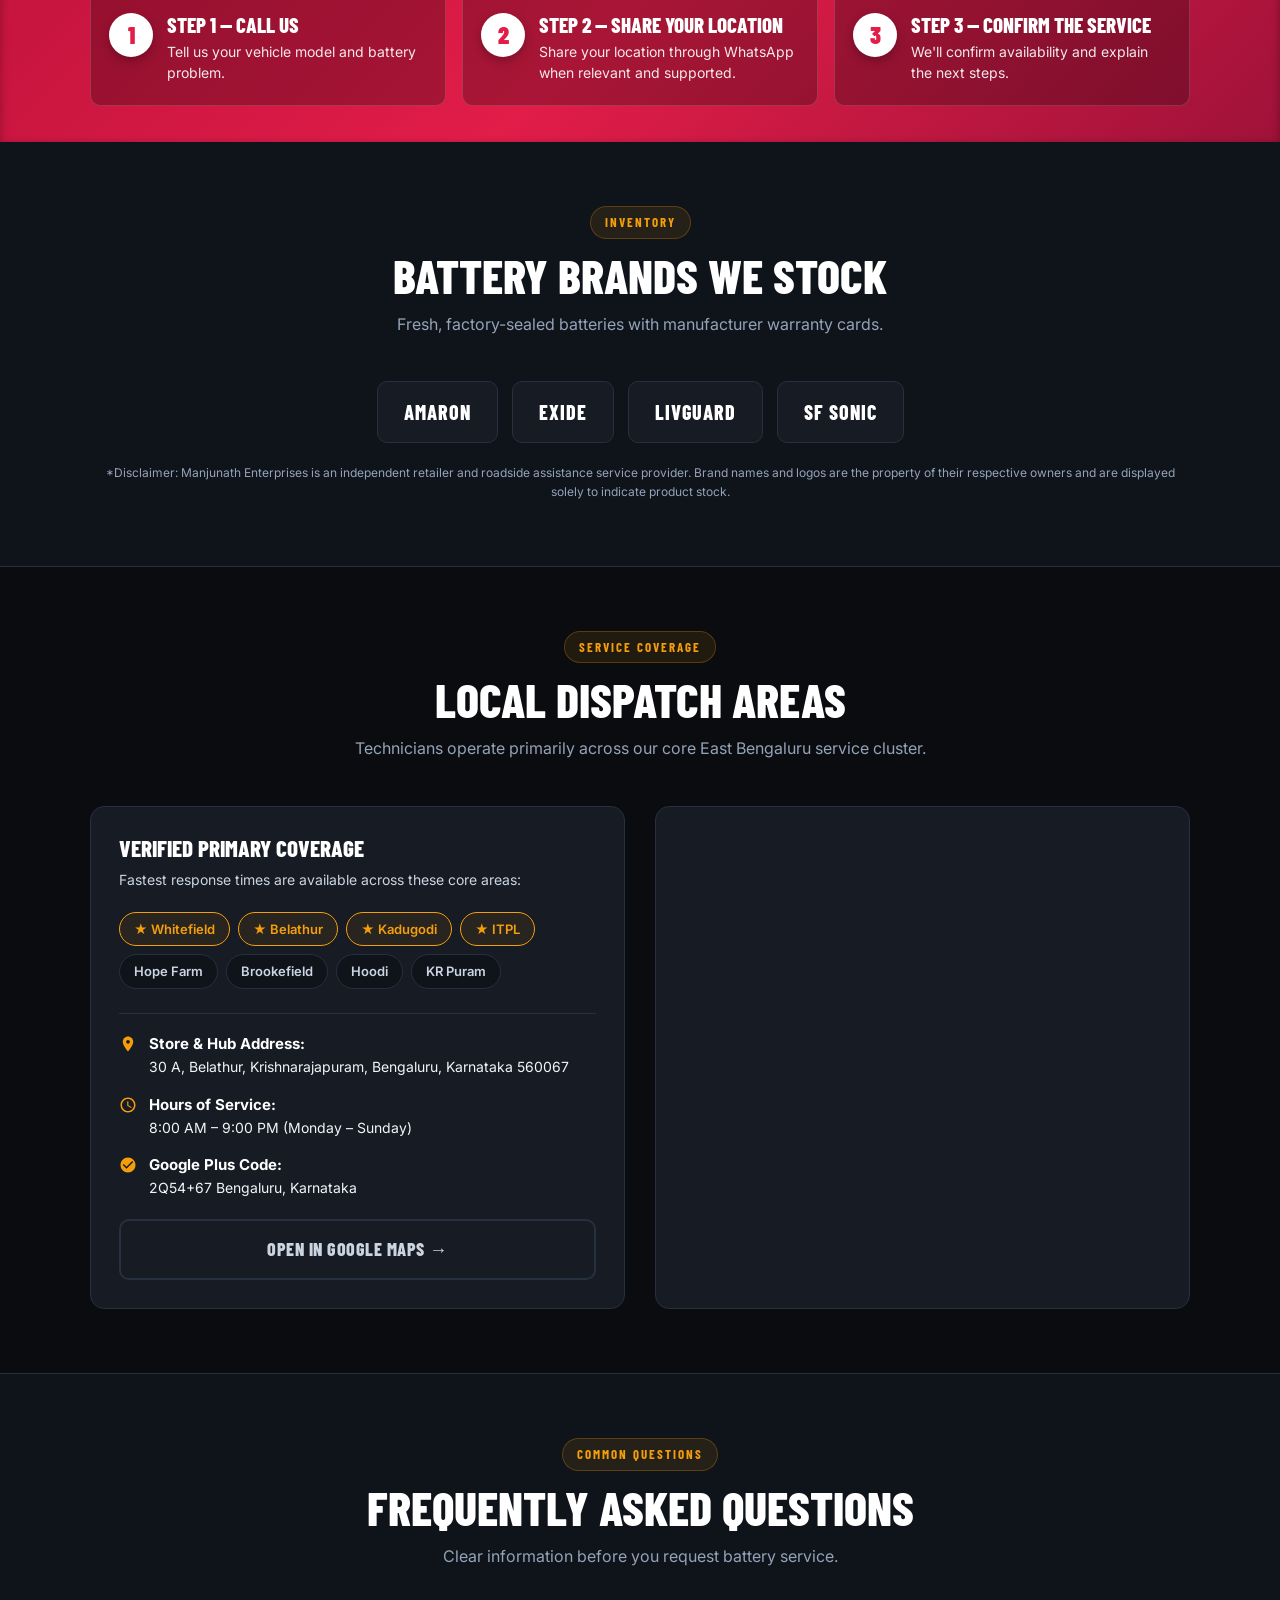
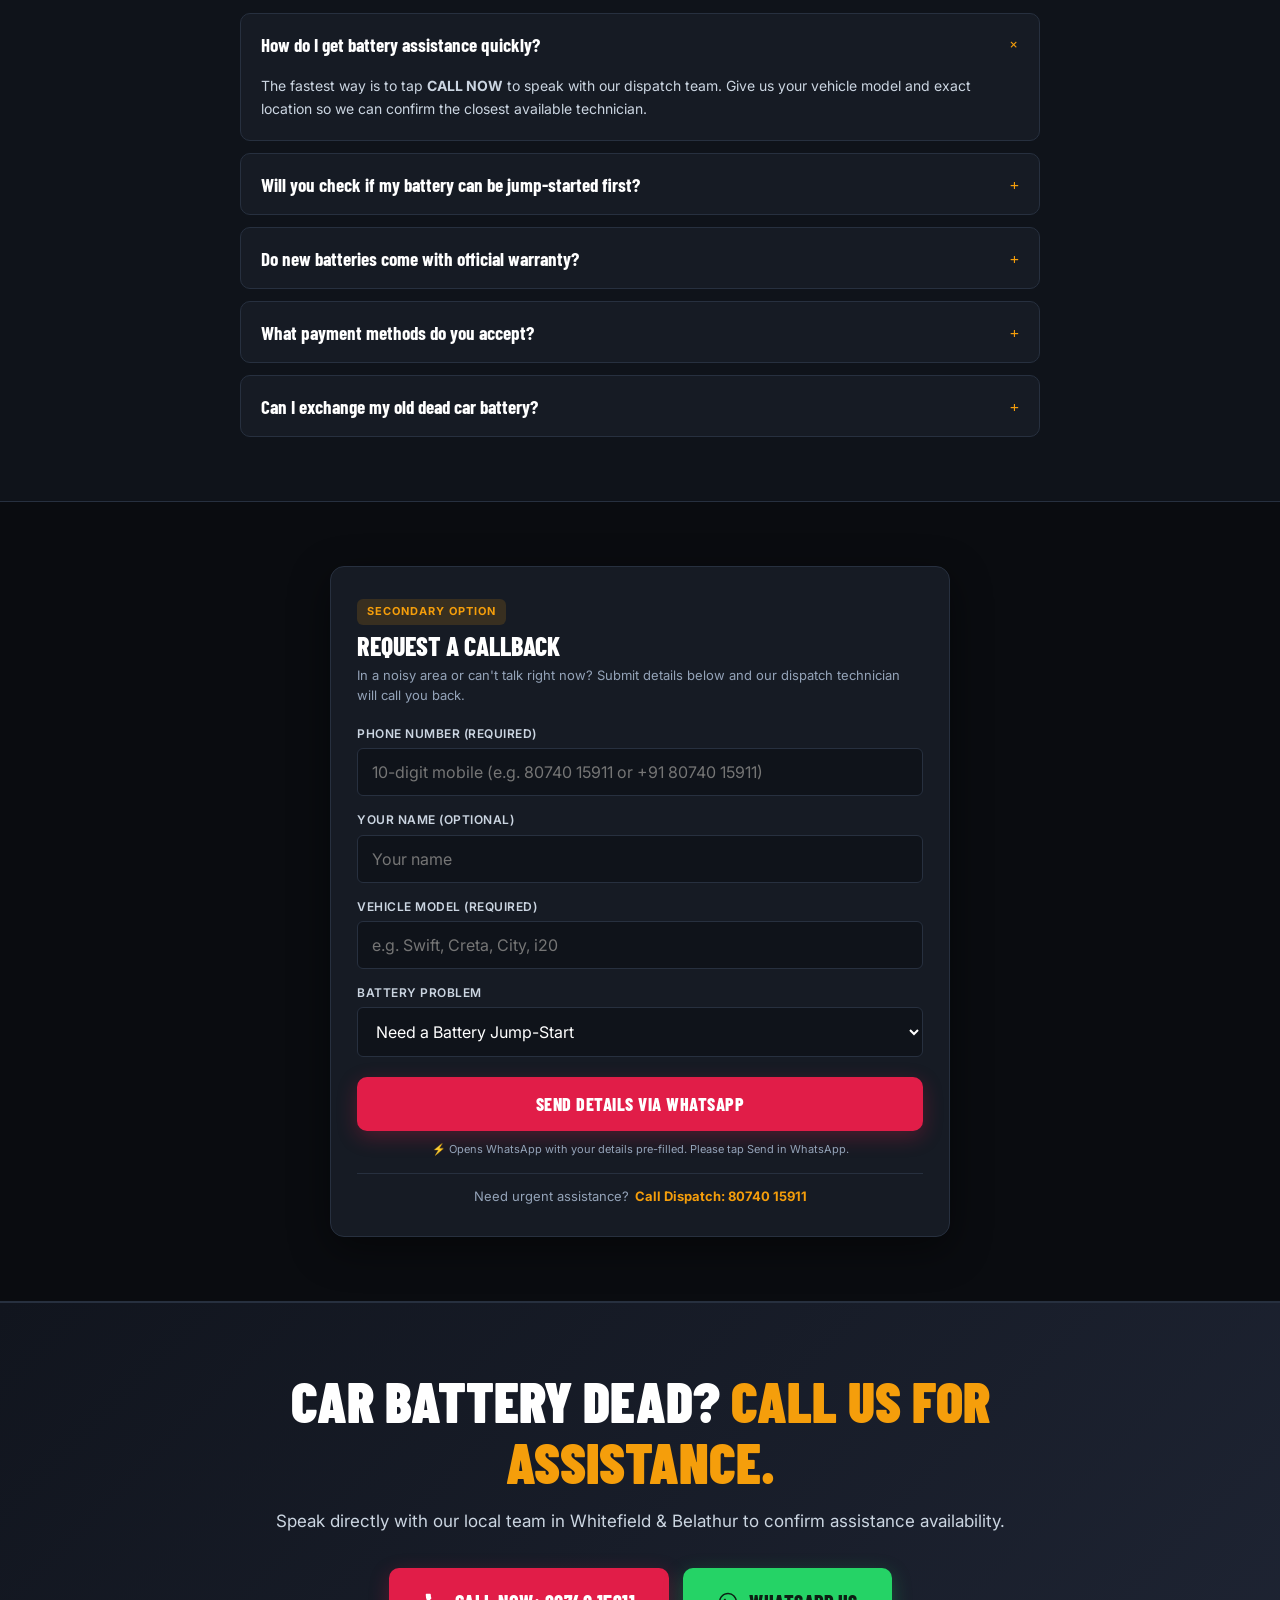
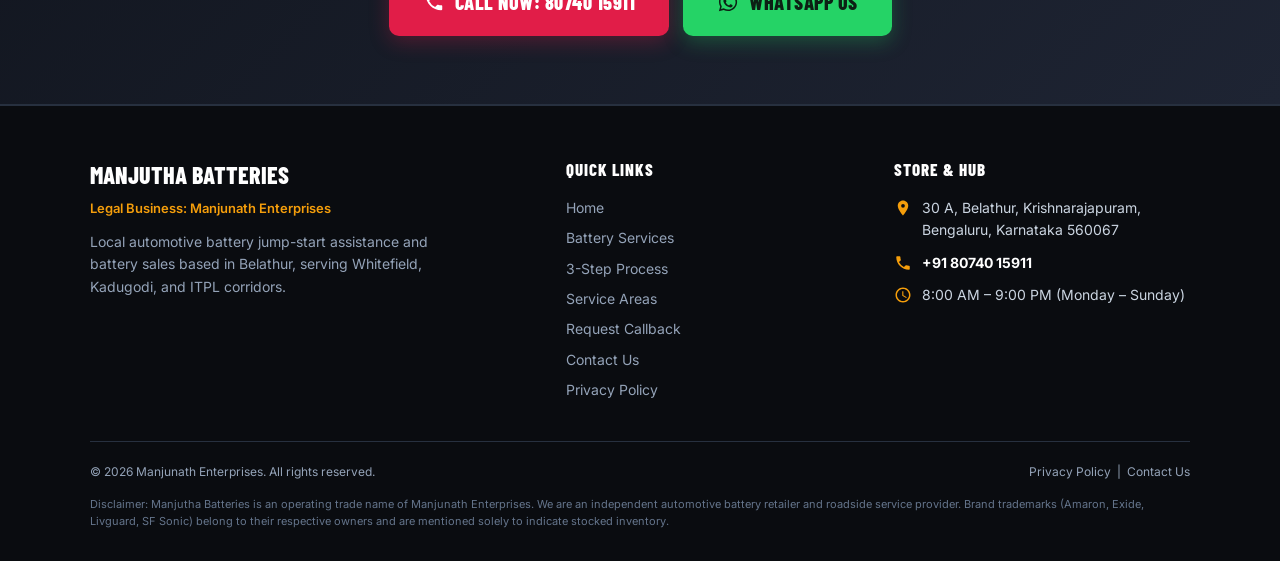
==== commit f71a3e83: "feat(brand-gtm): correct business name to Manjutha Batteries and install live GTM container GTM-5W6H" ====
--- a/index.html
+++ b/index.html
@@ -2,10 +2,10 @@
 <html lang="en-IN">
 <head>
   <!-- ==========================================================================
-       MANJUNATH BATTERIES (MANJUNATH ENTERPRISES) — HIGH-CONVERSION GOOGLE ADS LANDING PAGE
+       MANJUTHA BATTERIES (MANJUNATH ENTERPRISES) — HIGH-CONVERSION GOOGLE ADS LANDING PAGE
        ==========================================================================
        CONFIGURED DETAILS:
-       - OPERATING BRAND: Manjunath Batteries / JumpStart Experts
+       - OPERATING BRAND: Manjutha Batteries / JumpStart Experts
        - LEGAL ENTITY: Manjunath Enterprises
        - DIRECT DISPATCH PHONE: +91 80740 15911 (Display: 80740 15911)
        - WHATSAPP NUMBER: +91 80740 15911 (918074015911)
@@ -14,33 +14,32 @@
        - CORE SERVICE AREAS: Whitefield, Belathur, Kadugodi, ITPL
        - PROPOSED PRODUCTION DOMAIN: https://manjunathabatteries.in/ (Pending domain registration)
        - CURRENT DEPLOYMENT: https://manjunathenterprises.vercel.app/
-       - GTM ID: GTM-XXXXXXX (Replace with client GTM Container ID)
+       - GTM ID: GTM-5W6HQ7G3 (Google Tag Manager Container)
        - HOURS: 8:00 AM – 9:00 PM (Monday – Sunday)
        ========================================================================== -->
 
-  <!-- GOOGLE TAG MANAGER (PENDING CONFIGURATION)
-       NOTE: Replace 'GTM-XXXXXXX' below with your live GTM Container ID before activating Google Ads -->
+  <!-- Google Tag Manager -->
   <script>
     window.dataLayer = window.dataLayer || [];
     (function(w,d,s,l,i){w[l]=w[l]||[];w[l].push({'gtm.start':
     new Date().getTime(),event:'gtm.js'});var f=d.getElementsByTagName(s)[0],
     j=d.createElement(s),dl=l!='dataLayer'?'&l='+l:'';j.async=true;j.src=
     'https://www.googletagmanager.com/gtm.js?id='+i+dl;f.parentNode.insertBefore(j,f);
-    })(window,document,'script','dataLayer','GTM-XXXXXXX');
+    })(window,document,'script','dataLayer','GTM-5W6HQ7G3');
   </script>
   <!-- End Google Tag Manager -->
 
   <meta charset="UTF-8">
   <meta name="viewport" content="width=device-width, initial-scale=1.0, viewport-fit=cover">
-  <title>Car Battery Dead? Jump-Start & Replacement Assistance | Manjunath Batteries</title>
-  <meta name="description" content="Car battery dead? Get battery assistance fast. Need a jump-start or replacement battery? Call Manjunath Batteries for assistance in Whitefield, Belathur, Kadugodi & ITPL. Call 80740 15911.">
+  <title>Car Battery Dead? Jump-Start & Replacement Assistance | Manjutha Batteries</title>
+  <meta name="description" content="Car battery dead? Get battery assistance fast. Need a jump-start or replacement battery? Call Manjutha Batteries for assistance in Whitefield, Belathur, Kadugodi & ITPL. Call 80740 15911.">
   <link rel="canonical" href="https://manjunathabatteries.in/">
   <meta name="theme-color" content="#0f131a">
 
   <!-- Open Graph / Meta -->
   <meta property="og:type" content="website">
-  <meta property="og:title" content="Car Battery Dead? Get Battery Assistance Fast | Manjunath Batteries">
-  <meta property="og:description" content="Need a jump-start or replacement battery? Call Manjunath Batteries for assistance in Whitefield, Belathur, Kadugodi & ITPL.">
+  <meta property="og:title" content="Car Battery Dead? Get Battery Assistance Fast | Manjutha Batteries">
+  <meta property="og:description" content="Need a jump-start or replacement battery? Call Manjutha Batteries for assistance in Whitefield, Belathur, Kadugodi & ITPL.">
   <meta property="og:url" content="https://manjunathabatteries.in/">
   <meta name="geo.region" content="IN-KA">
   <meta name="geo.placename" content="Belathur, Whitefield, Bengaluru">
@@ -60,7 +59,7 @@
   {
     "@context": "https://schema.org",
     "@type": "AutoRepair",
-    "name": "Manjunath Batteries",
+    "name": "Manjutha Batteries",
     "legalName": "Manjunath Enterprises",
     "alternateName": "JumpStart Experts",
     "url": "https://manjunathabatteries.in/",
@@ -123,7 +122,7 @@
 <body>
   <!-- Google Tag Manager (noscript) -->
   <noscript>
-    <iframe src="https://www.googletagmanager.com/ns.html?id=GTM-XXXXXXX"
+    <iframe src="https://www.googletagmanager.com/ns.html?id=GTM-5W6HQ7G3"
       height="0" width="0" style="display:none;visibility:hidden" title="GTM"></iframe>
   </noscript>
   <!-- End Google Tag Manager (noscript) -->
@@ -139,8 +138,8 @@
   <!-- Header -->
   <header class="site-header">
     <div class="container header-container">
-      <a href="index.html" class="brand-wrapper" aria-label="Manjunath Batteries — Home">
-        <span class="brand-title">MANJUNATH <span>BATTERIES</span></span>
+      <a href="index.html" class="brand-wrapper" aria-label="Manjutha Batteries — Home">
+        <span class="brand-title">MANJUTHA <span>BATTERIES</span></span>
         <span class="brand-subtitle">Car Battery Jump-Start &amp; Replacement Assistance</span>
       </a>
 
@@ -199,7 +198,7 @@
 
             <!-- Supporting text with verified service areas -->
             <p class="hero-value-prop">
-              Need a jump-start or replacement battery? Call <strong>Manjunath Batteries</strong> for assistance in <strong>Whitefield, Belathur, Kadugodi &amp; ITPL</strong>. Speak directly with a technician to confirm assistance availability.
+              Need a jump-start or replacement battery? Call <strong>Manjutha Batteries</strong> for assistance in <strong>Whitefield, Belathur, Kadugodi &amp; ITPL</strong>. Speak directly with a technician to confirm assistance availability.
             </p>
 
             <!-- Conversion Action Row: Call Now as Primary, WhatsApp as Secondary -->
@@ -216,7 +215,7 @@
                 <span>CALL NOW</span>
               </a>
 
-              <a href="https://wa.me/918074015911?text=Hi%20Manjunath%20Batteries%2C%20my%20car%20battery%20is%20dead.%20I%20am%20sharing%20my%20location%20for%20assistance." 
+              <a href="https://wa.me/918074015911?text=Hi%20Manjutha%20Batteries%2C%20my%20car%20battery%20is%20dead.%20I%20am%20sharing%20my%20location%20for%20assistance." 
                  target="_blank" 
                  rel="noopener noreferrer" 
                  class="btn btn-lg btn-whatsapp" 
@@ -489,7 +488,7 @@
             <!-- Google Maps Embed for 30 A Belathur, Krishnarajapuram 560067 -->
             <iframe 
               src="https://maps.google.com/maps?q=30%20A,%20Belathur,%20Krishnarajapuram,%20Bengaluru,%20Karnataka%20560067&t=&z=14&ie=UTF8&iwloc=&output=embed"
-              title="Manjunath Batteries Hub Location"
+              title="Manjutha Batteries Hub Location"
               loading="lazy"
               referrerpolicy="no-referrer-when-downgrade"
               allowfullscreen>
@@ -644,7 +643,7 @@
                 <svg width="24" height="24" viewBox="0 0 24 24" fill="currentColor" aria-hidden="true"><path d="M12.04 2c-5.46 0-9.91 4.45-9.91 9.91 0 1.75.46 3.45 1.32 4.95L2.05 22l5.25-1.38c1.45.79 3.08 1.21 4.74 1.21 5.46 0 9.91-4.45 9.91-9.91 0-2.65-1.03-5.14-2.9-7.01A9.816 9.816 0 0012.04 2m.01 1.67c2.2 0 4.26.86 5.82 2.42a8.225 8.225 0 012.41 5.83c0 4.54-3.7 8.24-8.24 8.24-1.48 0-2.93-.4-4.2-1.15l-.3-.18-3.12.82.83-3.04-.2-.31a8.196 8.196 0 01-1.26-4.38c0-4.54 3.7-8.24 8.24-8.24m4.52 11.59c-.25-.13-1.47-.72-1.7-.81-.23-.08-.39-.13-.56.13-.17.25-.64.81-.79.97-.14.17-.29.19-.54.06-.25-.13-1.05-.39-2-1.24-.74-.66-1.24-1.47-1.38-1.72-.15-.25-.02-.38.11-.51.11-.11.25-.29.37-.44.13-.15.17-.25.25-.42.08-.17.04-.31-.02-.44-.06-.13-.56-1.36-.77-1.86-.2-.49-.41-.42-.56-.43h-.48c-.16 0-.44.06-.66.31-.23.25-.87.85-.87 2.08s.89 2.41 1.01 2.58c.13.17 1.75 2.67 4.24 3.75.59.26 1.05.41 1.41.53.59.19 1.13.16 1.56.1.48-.07 1.47-.6 1.67-1.18.21-.58.21-1.07.15-1.18-.06-.11-.22-.17-.47-.3z"/></svg>
                 <h4>CONNECTING TO WHATSAPP...</h4>
               </div>
-              <p>Your details have been pre-filled. <strong>Please tap "Send" in WhatsApp</strong> to deliver your message to Manjunath Batteries.</p>
+              <p>Your details have been pre-filled. <strong>Please tap "Send" in WhatsApp</strong> to deliver your message to Manjutha Batteries.</p>
               <div class="whatsapp-alert-actions">
                 <a href="#" target="_blank" rel="noopener noreferrer" class="btn btn-wa wa-direct-link" style="width: 100%; margin-bottom: 8px;">
                   TAP HERE IF WHATSAPP DIDN'T OPEN
@@ -696,7 +695,7 @@
               <span>CALL NOW: 80740 15911</span>
             </a>
 
-            <a href="https://wa.me/918074015911?text=Hi%20Manjunath%20Batteries%2C%20my%20car%20battery%20is%20dead.%20Please%20confirm%20assistance%20availability." 
+            <a href="https://wa.me/918074015911?text=Hi%20Manjutha%20Batteries%2C%20my%20car%20battery%20is%20dead.%20Please%20confirm%20assistance%20availability." 
                target="_blank" 
                rel="noopener noreferrer" 
                class="btn btn-lg btn-whatsapp" 
@@ -719,7 +718,7 @@
     <div class="container">
       <div class="footer-grid">
         <div>
-          <div class="footer-brand-title">MANJUNATH BATTERIES</div>
+          <div class="footer-brand-title">MANJUTHA BATTERIES</div>
           <div class="footer-legal-tag">Legal Business: Manjunath Enterprises</div>
           <p class="footer-about">
             Local automotive battery jump-start assistance and battery sales based in Belathur, serving Whitefield, Kadugodi, and ITPL corridors.
@@ -767,7 +766,7 @@
       </div>
 
       <p class="footer-legal-disclaimer">
-        Disclaimer: Manjunath Batteries is an operating trade name of Manjunath Enterprises. We are an independent automotive battery retailer and roadside service provider. Brand trademarks (Amaron, Exide, Livguard, SF Sonic) belong to their respective owners and are mentioned solely to indicate stocked inventory.
+        Disclaimer: Manjutha Batteries is an operating trade name of Manjunath Enterprises. We are an independent automotive battery retailer and roadside service provider. Brand trademarks (Amaron, Exide, Livguard, SF Sonic) belong to their respective owners and are mentioned solely to indicate stocked inventory.
       </p>
     </div>
   </footer>
@@ -786,7 +785,7 @@
       <span>CALL NOW</span>
     </a>
 
-    <a href="https://wa.me/918074015911?text=Hi%20Manjunath%20Batteries%2C%20my%20car%20battery%20is%20dead.%20I%20am%20sharing%20my%20location%20for%20assistance." 
+    <a href="https://wa.me/918074015911?text=Hi%20Manjutha%20Batteries%2C%20my%20car%20battery%20is%20dead.%20I%20am%20sharing%20my%20location%20for%20assistance." 
        target="_blank" 
        rel="noopener noreferrer" 
        class="sticky-btn sticky-btn-wa" 
--- a/css/styles.css
+++ b/css/styles.css
@@ -280,7 +280,7 @@
 
 /* ==========================================================================
    Mobile Header Responsive Design (320px – 600px)
-   Features intentional 2-line brand badge ("MANJUNATH" over "BATTERIES")
+   Features intentional 2-line brand badge ("MANJUTHA" over "BATTERIES")
    unlocking horizontal space for a large, prominent, high-converting CALL NOW CTA.
    ========================================================================== */
 @media (max-width: 600px) {
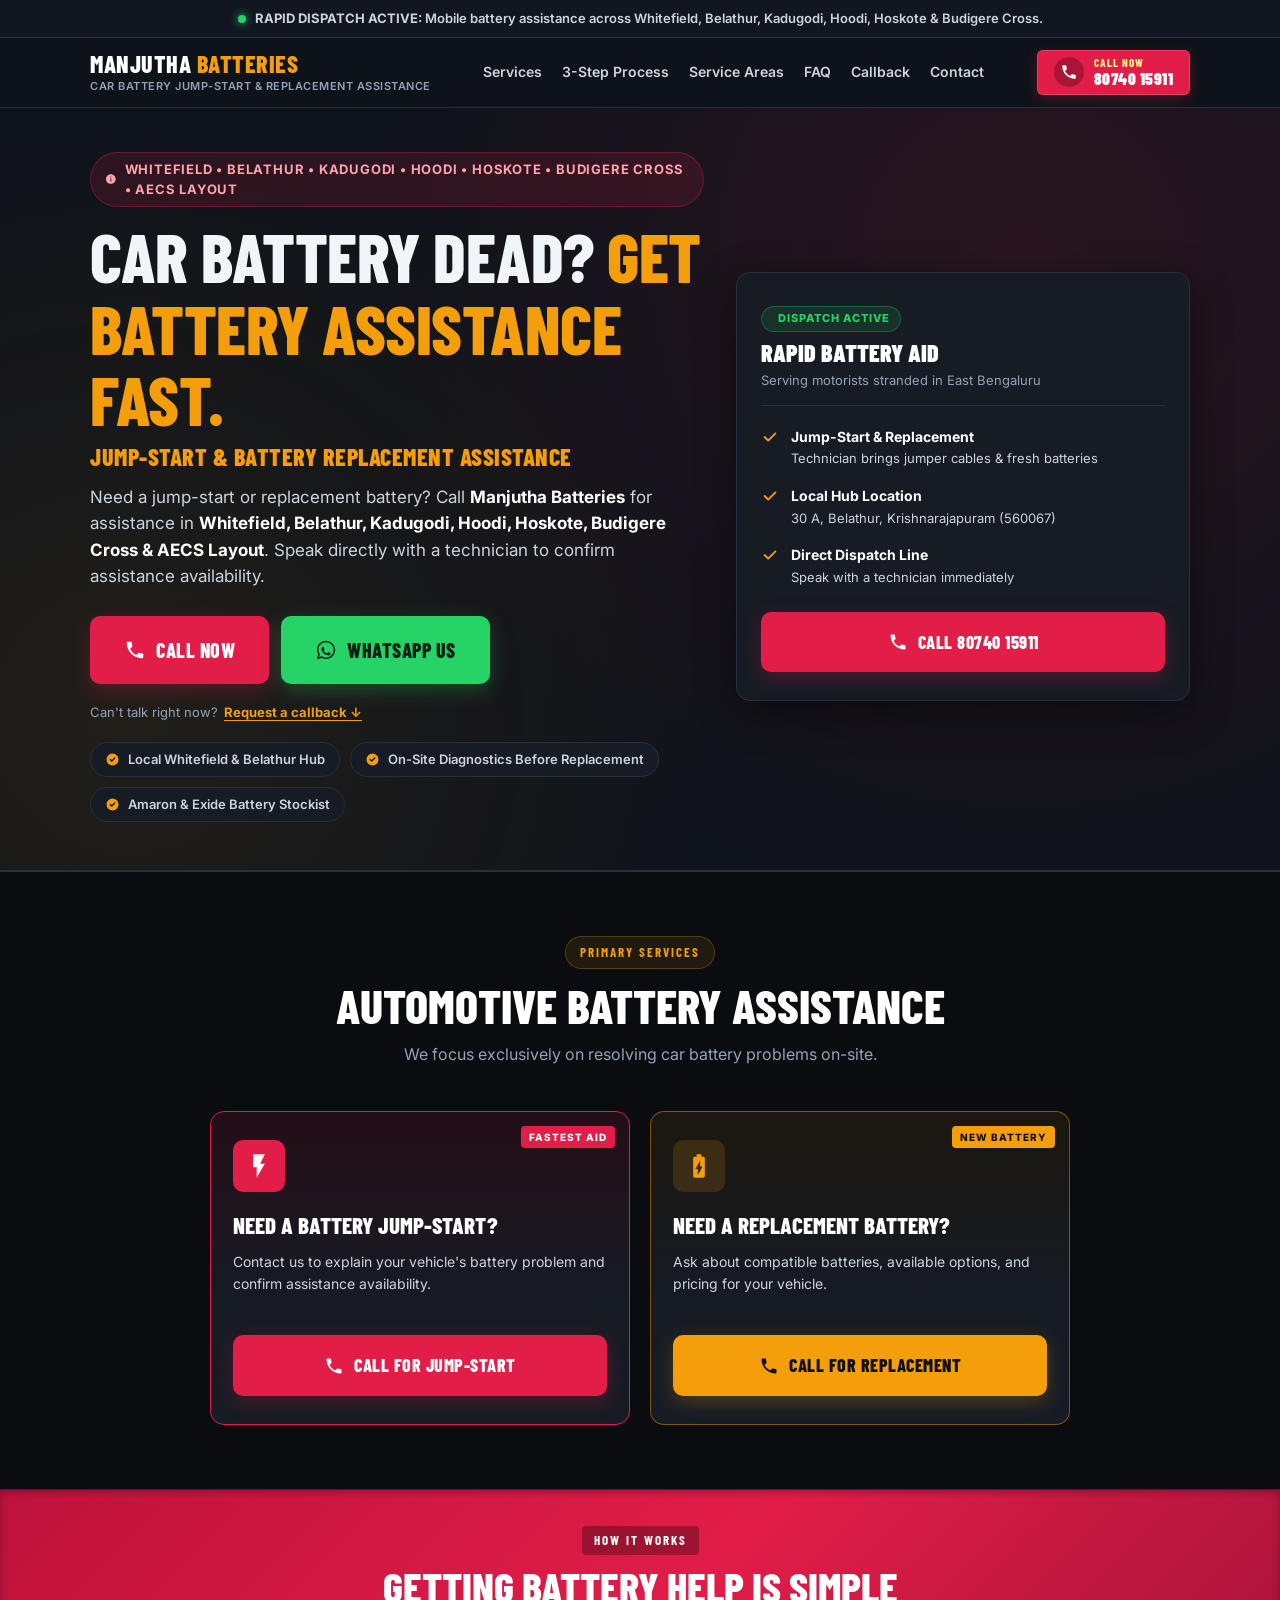
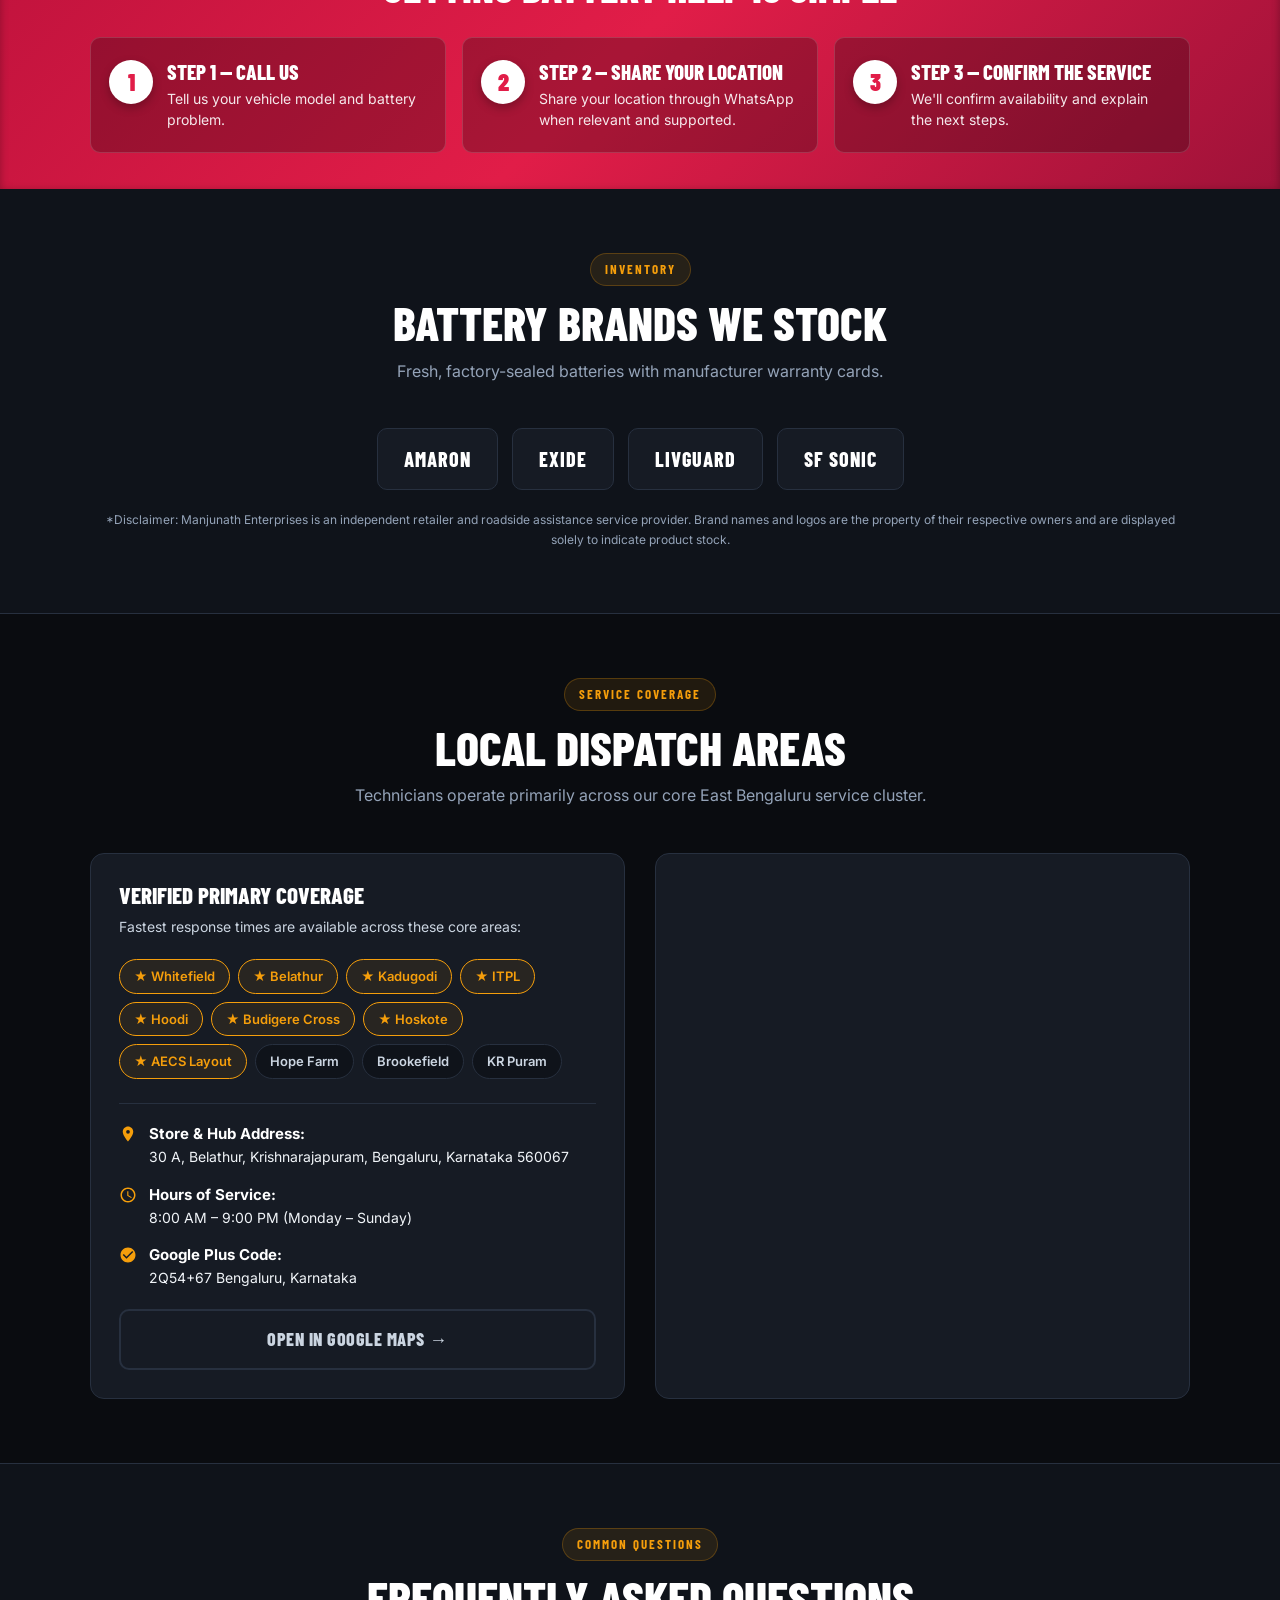
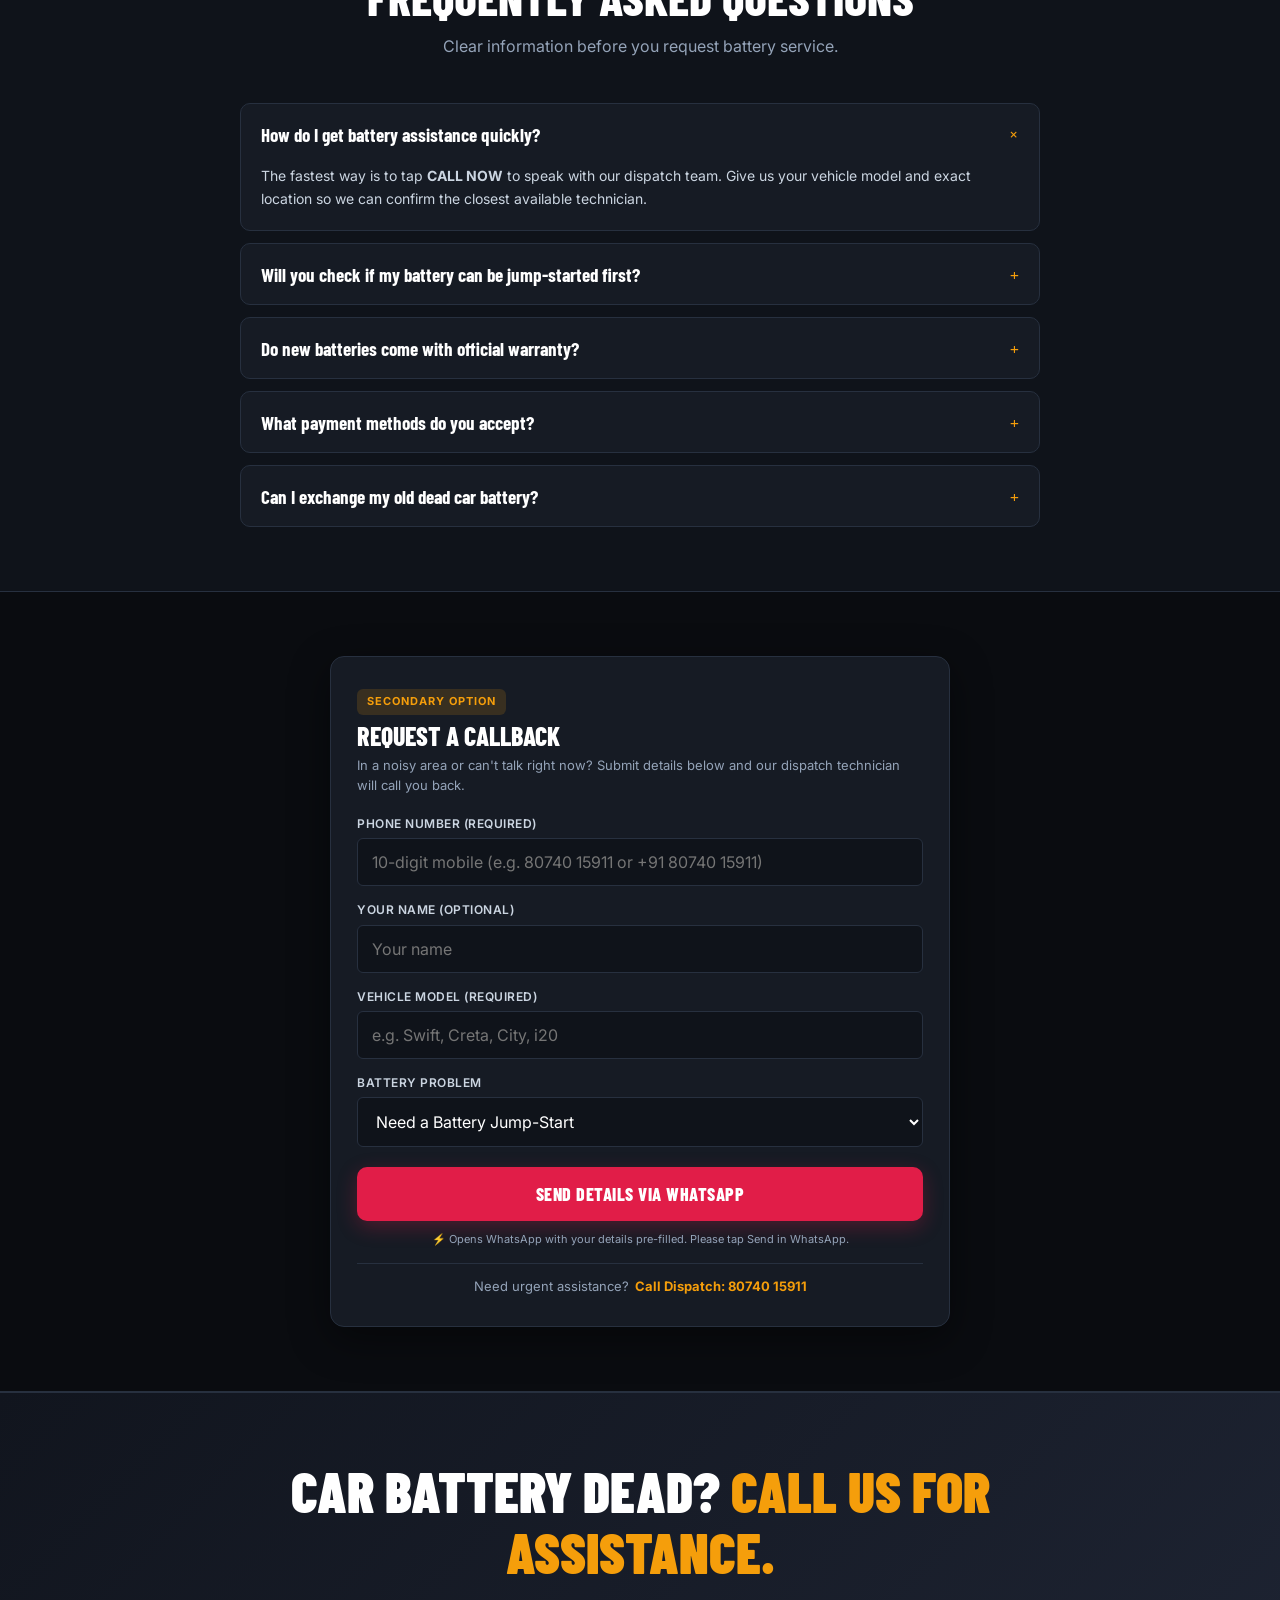
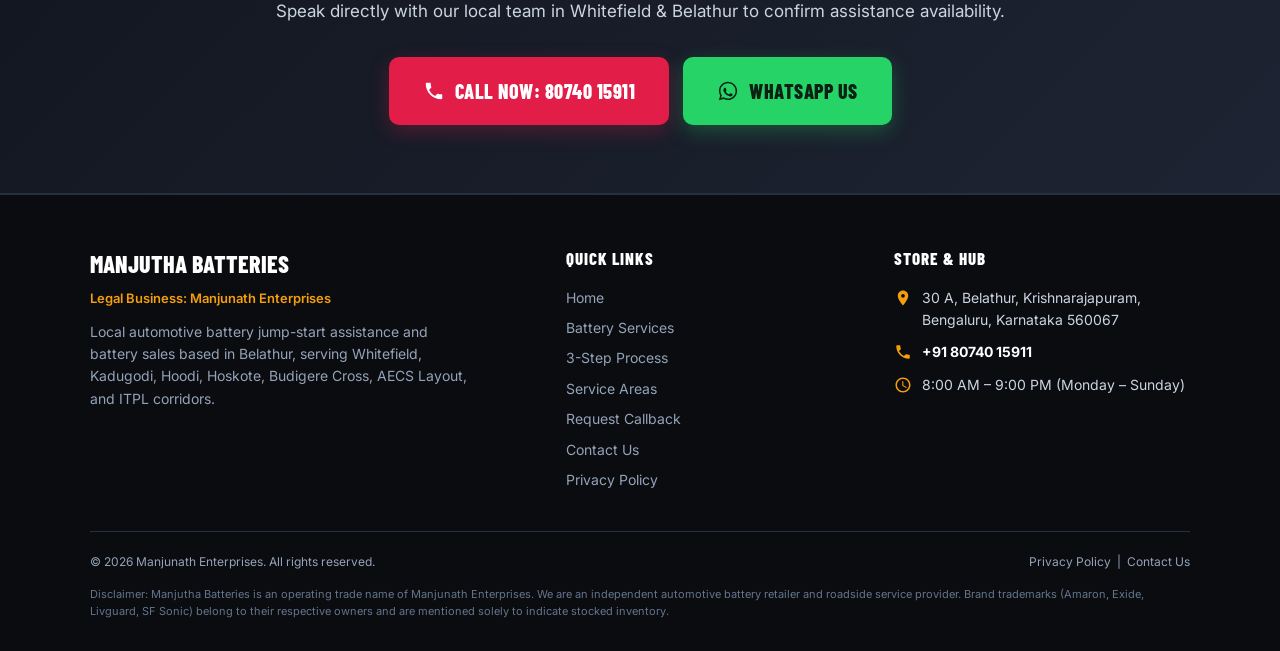
==== commit 5950288a: "feat(areas): add and highlight Hoodi, Budigere Cross, Hoskote, and AECS Layout across site and Schem" ====
--- a/index.html
+++ b/index.html
@@ -11,7 +11,7 @@
        - WHATSAPP NUMBER: +91 80740 15911 (918074015911)
        - STORE LOCATION: 30 A, Belathur, Krishnarajapuram, Bengaluru, Karnataka 560067
        - PLUS CODE: 2Q54+67 Bengaluru, Karnataka
-       - CORE SERVICE AREAS: Whitefield, Belathur, Kadugodi, ITPL
+       - CORE SERVICE AREAS: Whitefield, Belathur, Kadugodi, Hoodi, Budigere Cross, Hoskote, AECS Layout, ITPL
        - PROPOSED PRODUCTION DOMAIN: https://manjunathabatteries.in/ (Pending domain registration)
        - CURRENT DEPLOYMENT: https://manjunathenterprises.vercel.app/
        - GTM ID: GTM-5W6HQ7G3 (Google Tag Manager Container)
@@ -32,14 +32,14 @@
   <meta charset="UTF-8">
   <meta name="viewport" content="width=device-width, initial-scale=1.0, viewport-fit=cover">
   <title>Car Battery Dead? Jump-Start & Replacement Assistance | Manjutha Batteries</title>
-  <meta name="description" content="Car battery dead? Get battery assistance fast. Need a jump-start or replacement battery? Call Manjutha Batteries for assistance in Whitefield, Belathur, Kadugodi & ITPL. Call 80740 15911.">
+  <meta name="description" content="Car battery dead? Get battery assistance fast. Need a jump-start or replacement battery? Call Manjutha Batteries for assistance in Whitefield, Belathur, Kadugodi, Hoodi, Hoskote, Budigere Cross & AECS Layout. Call 80740 15911.">
   <link rel="canonical" href="https://manjunathabatteries.in/">
   <meta name="theme-color" content="#0f131a">
 
   <!-- Open Graph / Meta -->
   <meta property="og:type" content="website">
   <meta property="og:title" content="Car Battery Dead? Get Battery Assistance Fast | Manjutha Batteries">
-  <meta property="og:description" content="Need a jump-start or replacement battery? Call Manjutha Batteries for assistance in Whitefield, Belathur, Kadugodi & ITPL.">
+  <meta property="og:description" content="Need a jump-start or replacement battery? Call Manjutha Batteries for assistance in Whitefield, Belathur, Kadugodi, Hoodi, Hoskote, Budigere Cross & AECS Layout.">
   <meta property="og:url" content="https://manjunathabatteries.in/">
   <meta name="geo.region" content="IN-KA">
   <meta name="geo.placename" content="Belathur, Whitefield, Bengaluru">
@@ -65,7 +65,7 @@
     "url": "https://manjunathabatteries.in/",
     "telephone": "+918074015911",
     "priceRange": "₹₹",
-    "description": "Emergency car battery jump-start and battery replacement service in Whitefield, Belathur, Kadugodi & ITPL.",
+    "description": "Emergency car battery jump-start and battery replacement service in Whitefield, Belathur, Kadugodi, Hoodi, Budigere Cross, Hoskote & AECS Layout.",
     "address": {
       "@type": "PostalAddress",
       "streetAddress": "30 A, Belathur, Krishnarajapuram",
@@ -91,7 +91,11 @@
       { "@type": "Place", "name": "Whitefield" },
       { "@type": "Place", "name": "Belathur" },
       { "@type": "Place", "name": "Kadugodi" },
-      { "@type": "Place", "name": "ITPL" }
+      { "@type": "Place", "name": "ITPL" },
+      { "@type": "Place", "name": "Hoodi" },
+      { "@type": "Place", "name": "Budigere Cross" },
+      { "@type": "Place", "name": "Hoskote" },
+      { "@type": "Place", "name": "AECS Layout" }
     ],
     "hasOfferCatalog": {
       "@type": "OfferCatalog",
@@ -131,7 +135,7 @@
   <aside class="top-notice-bar" aria-label="Dispatch status">
     <div class="container">
       <span class="pulse-dot"></span>
-      <strong>RAPID DISPATCH ACTIVE:</strong> Mobile battery assistance across Whitefield, Belathur, Kadugodi & ITPL.
+      <strong>RAPID DISPATCH ACTIVE:</strong> Mobile battery assistance across Whitefield, Belathur, Kadugodi, Hoodi, Hoskote &amp; Budigere Cross.
     </div>
   </aside>
 
@@ -184,7 +188,7 @@
               <svg width="14" height="14" viewBox="0 0 24 24" fill="currentColor" aria-hidden="true">
                 <path d="M12 2C6.48 2 2 6.48 2 12s4.48 10 10 10 10-4.48 10-10S17.52 2 12 2zm1 15h-2v-6h2v6zm0-8h-2V7h2v2z"/>
               </svg>
-              <span>Whitefield • Belathur • Kadugodi • ITPL</span>
+              <span>Whitefield • Belathur • Kadugodi • Hoodi • Hoskote • Budigere Cross • AECS Layout</span>
             </div>
 
             <!-- Headline -->
@@ -198,7 +202,7 @@
 
             <!-- Supporting text with verified service areas -->
             <p class="hero-value-prop">
-              Need a jump-start or replacement battery? Call <strong>Manjutha Batteries</strong> for assistance in <strong>Whitefield, Belathur, Kadugodi &amp; ITPL</strong>. Speak directly with a technician to confirm assistance availability.
+              Need a jump-start or replacement battery? Call <strong>Manjutha Batteries</strong> for assistance in <strong>Whitefield, Belathur, Kadugodi, Hoodi, Hoskote, Budigere Cross &amp; AECS Layout</strong>. Speak directly with a technician to confirm assistance availability.
             </p>
 
             <!-- Conversion Action Row: Call Now as Primary, WhatsApp as Secondary -->
@@ -447,9 +451,12 @@
               <span class="area-chip area-chip-core">★ Belathur</span>
               <span class="area-chip area-chip-core">★ Kadugodi</span>
               <span class="area-chip area-chip-core">★ ITPL</span>
+              <span class="area-chip area-chip-core">★ Hoodi</span>
+              <span class="area-chip area-chip-core">★ Budigere Cross</span>
+              <span class="area-chip area-chip-core">★ Hoskote</span>
+              <span class="area-chip area-chip-core">★ AECS Layout</span>
               <span class="area-chip">Hope Farm</span>
               <span class="area-chip">Brookefield</span>
-              <span class="area-chip">Hoodi</span>
               <span class="area-chip">KR Puram</span>
             </div>
 
@@ -721,7 +728,7 @@
           <div class="footer-brand-title">MANJUTHA BATTERIES</div>
           <div class="footer-legal-tag">Legal Business: Manjunath Enterprises</div>
           <p class="footer-about">
-            Local automotive battery jump-start assistance and battery sales based in Belathur, serving Whitefield, Kadugodi, and ITPL corridors.
+            Local automotive battery jump-start assistance and battery sales based in Belathur, serving Whitefield, Kadugodi, Hoodi, Hoskote, Budigere Cross, AECS Layout, and ITPL corridors.
           </p>
         </div>
 
